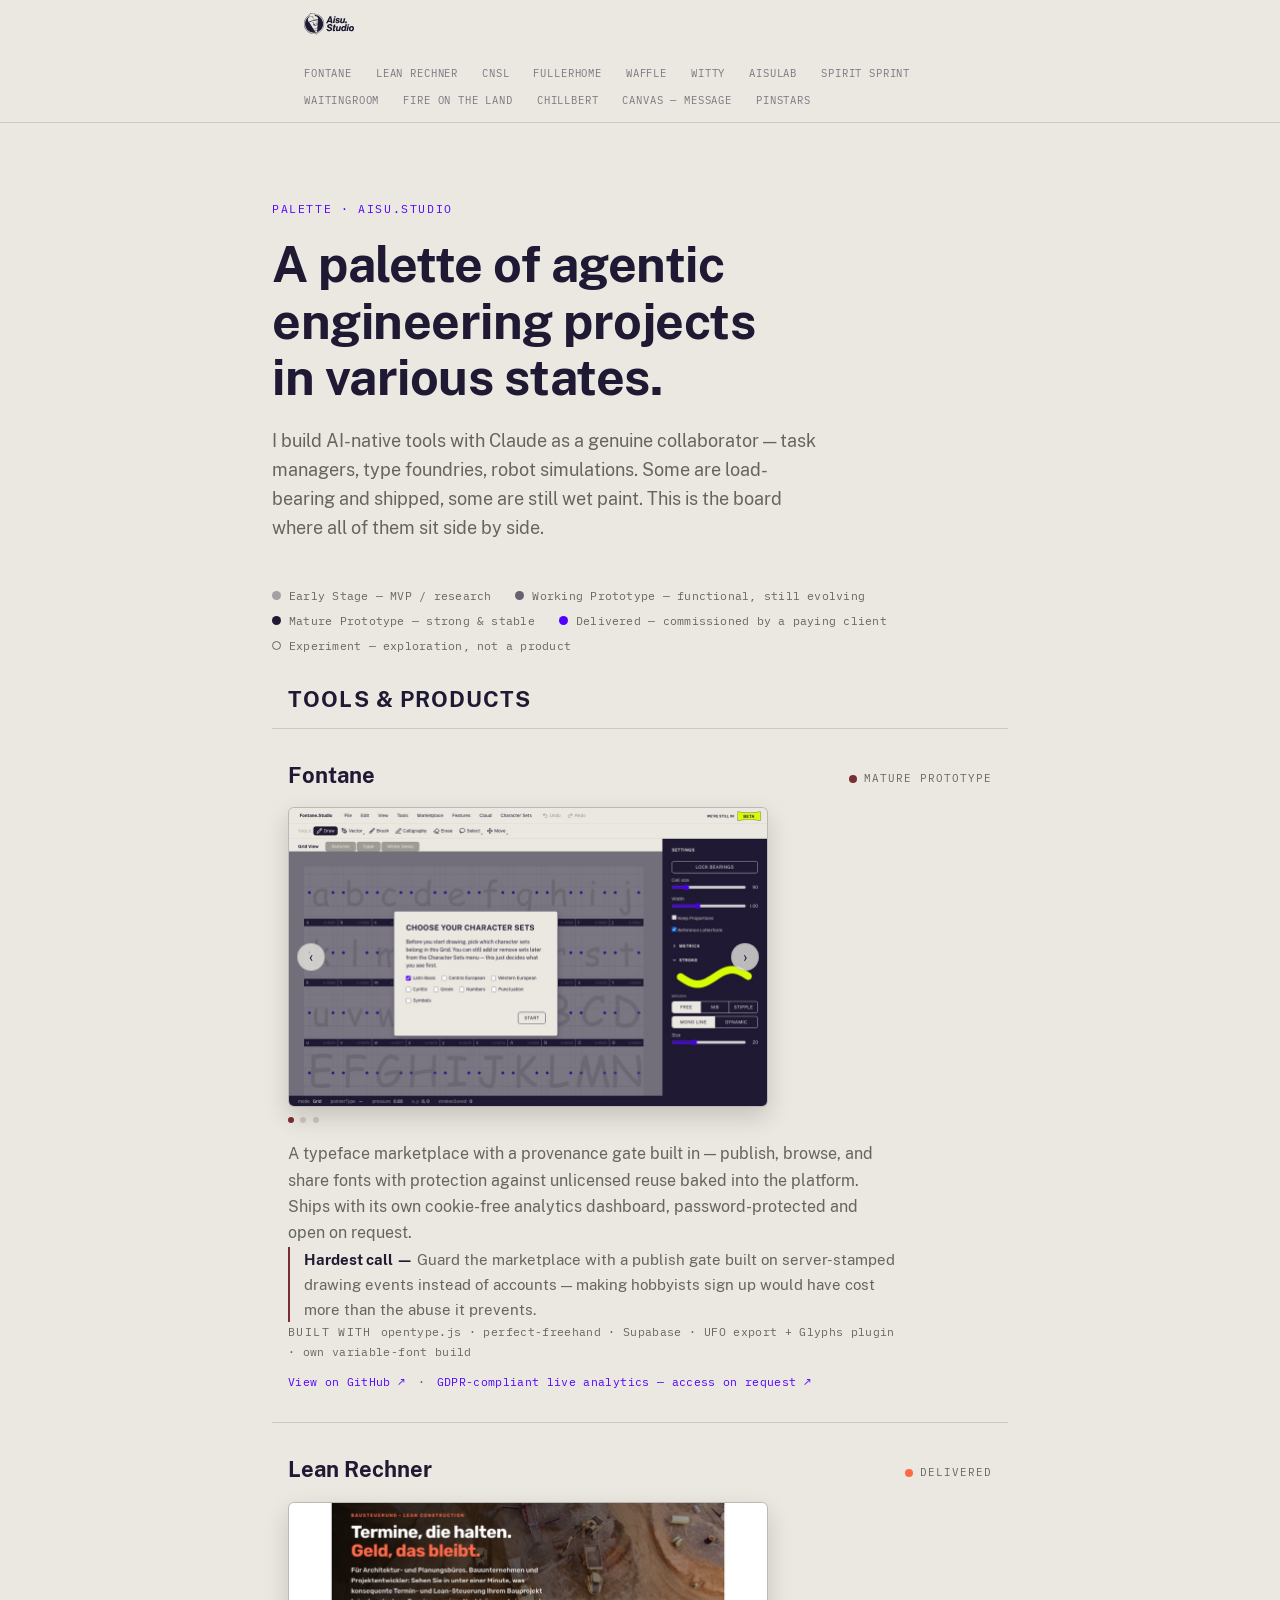
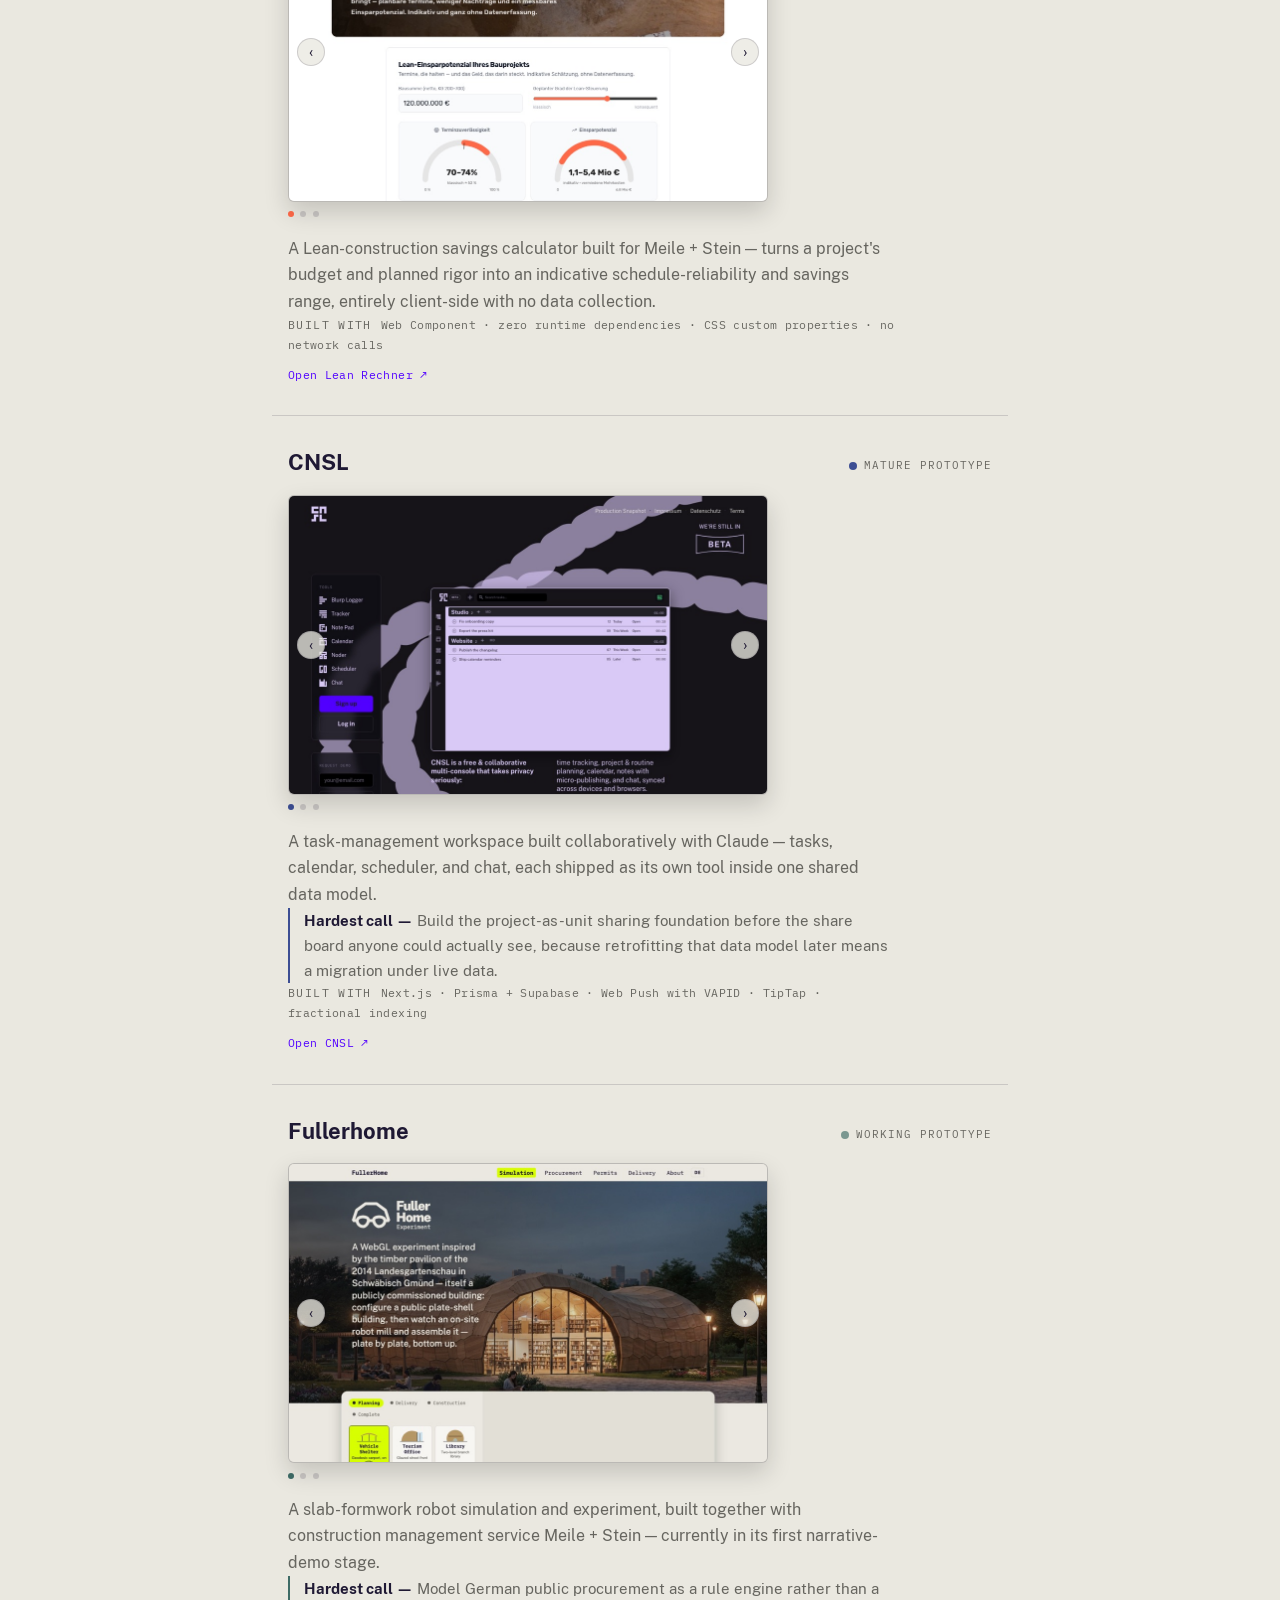
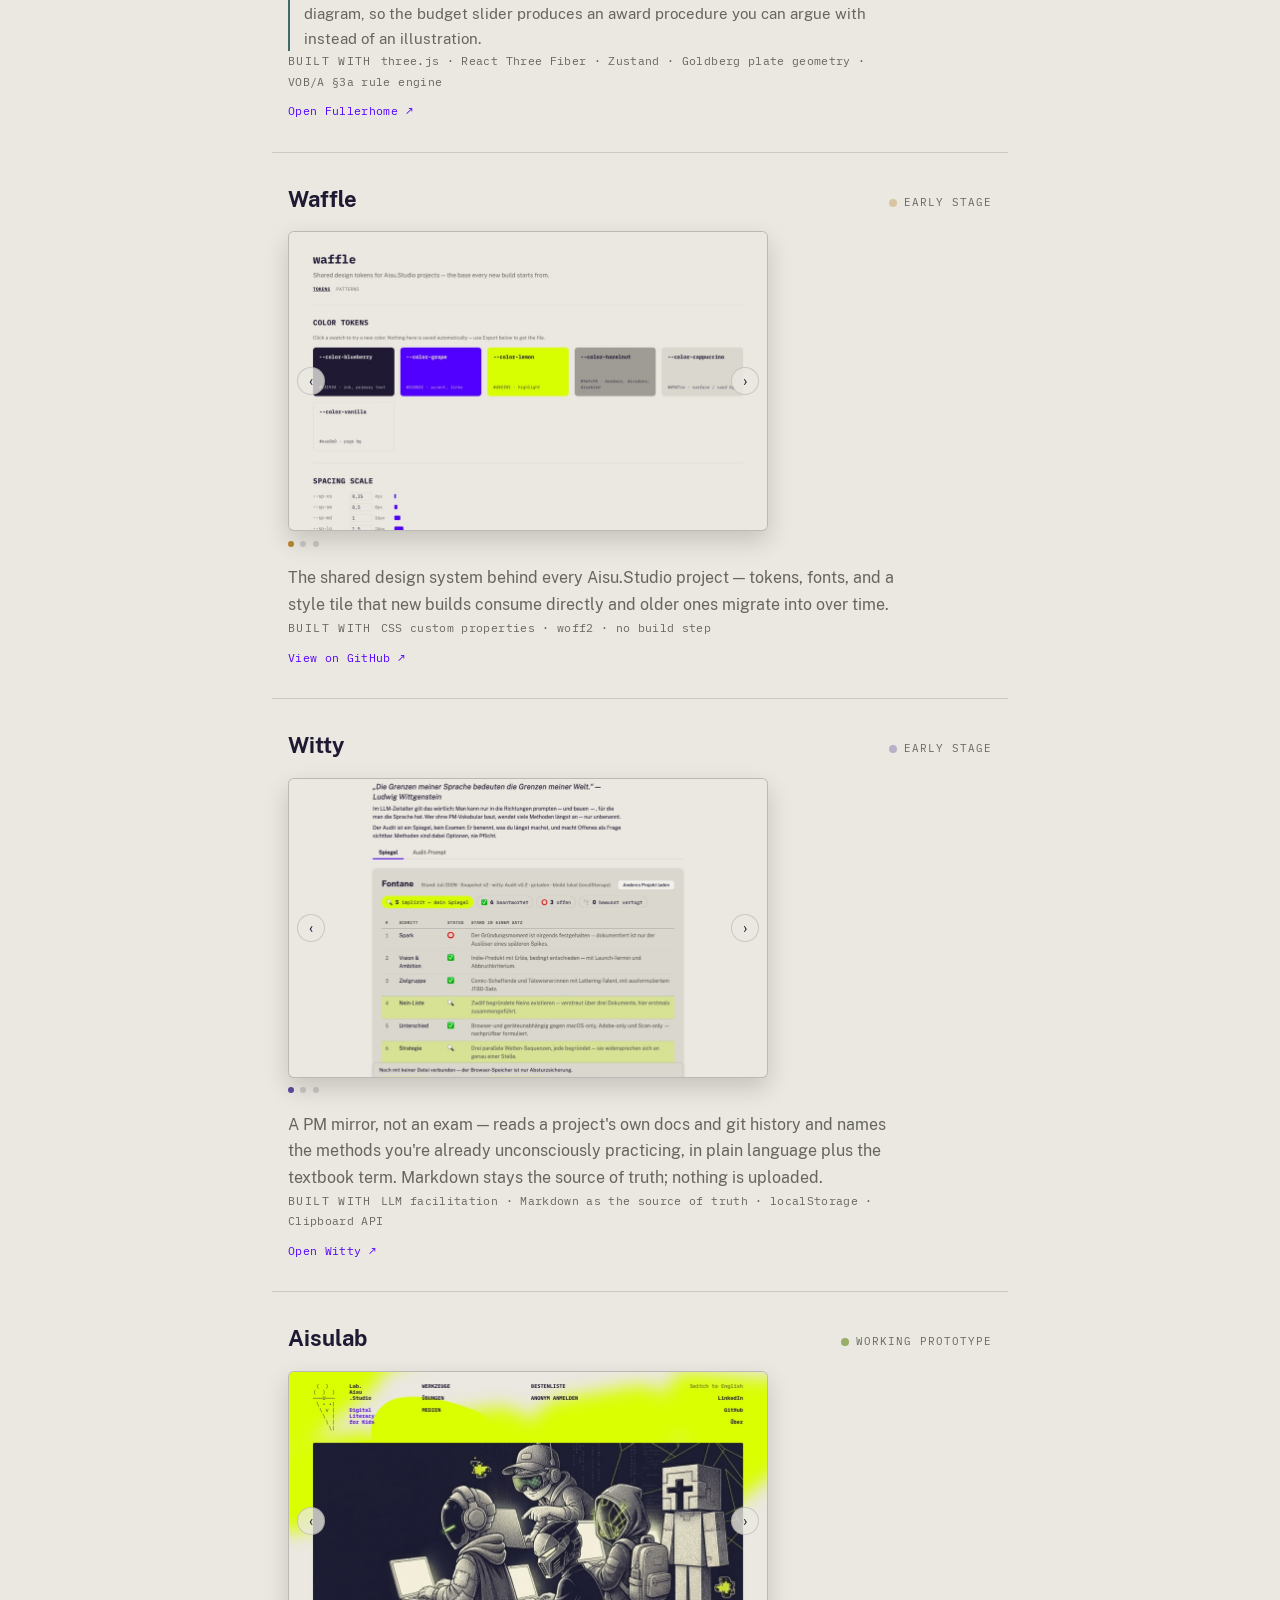
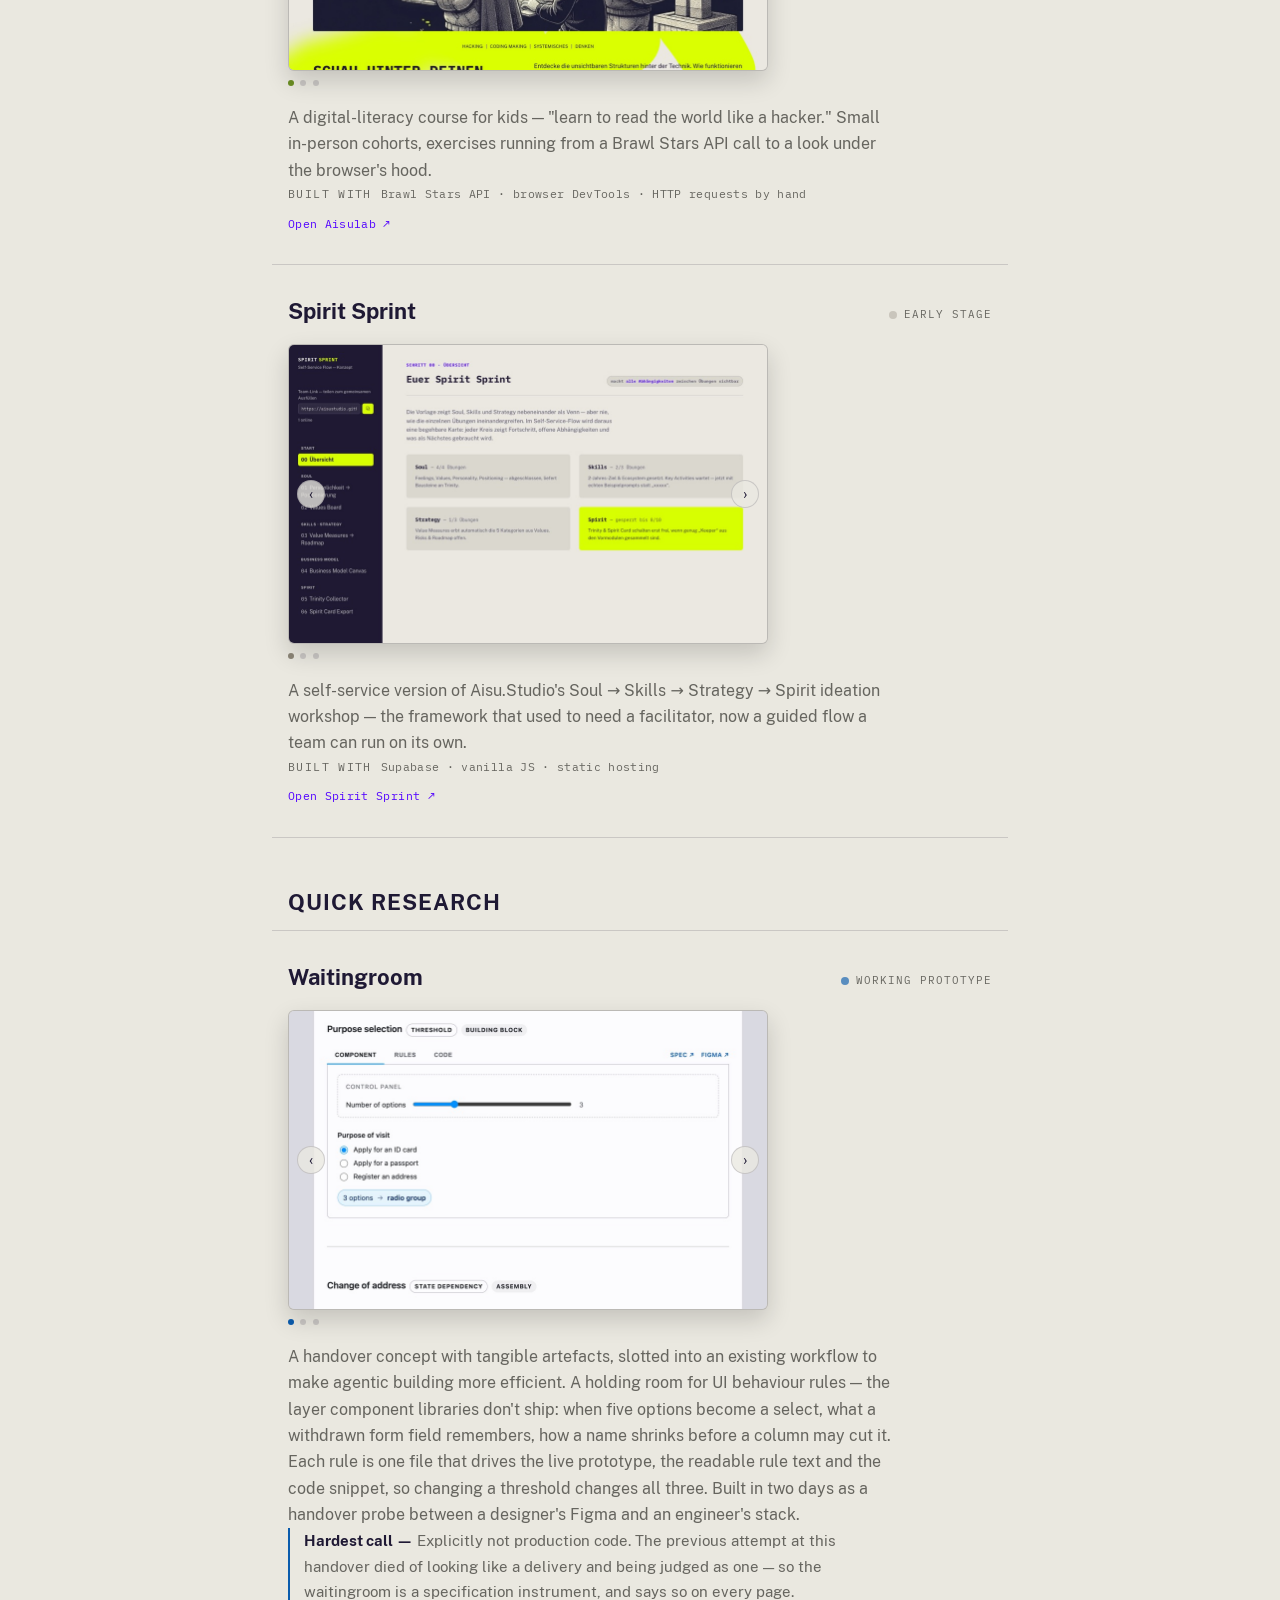
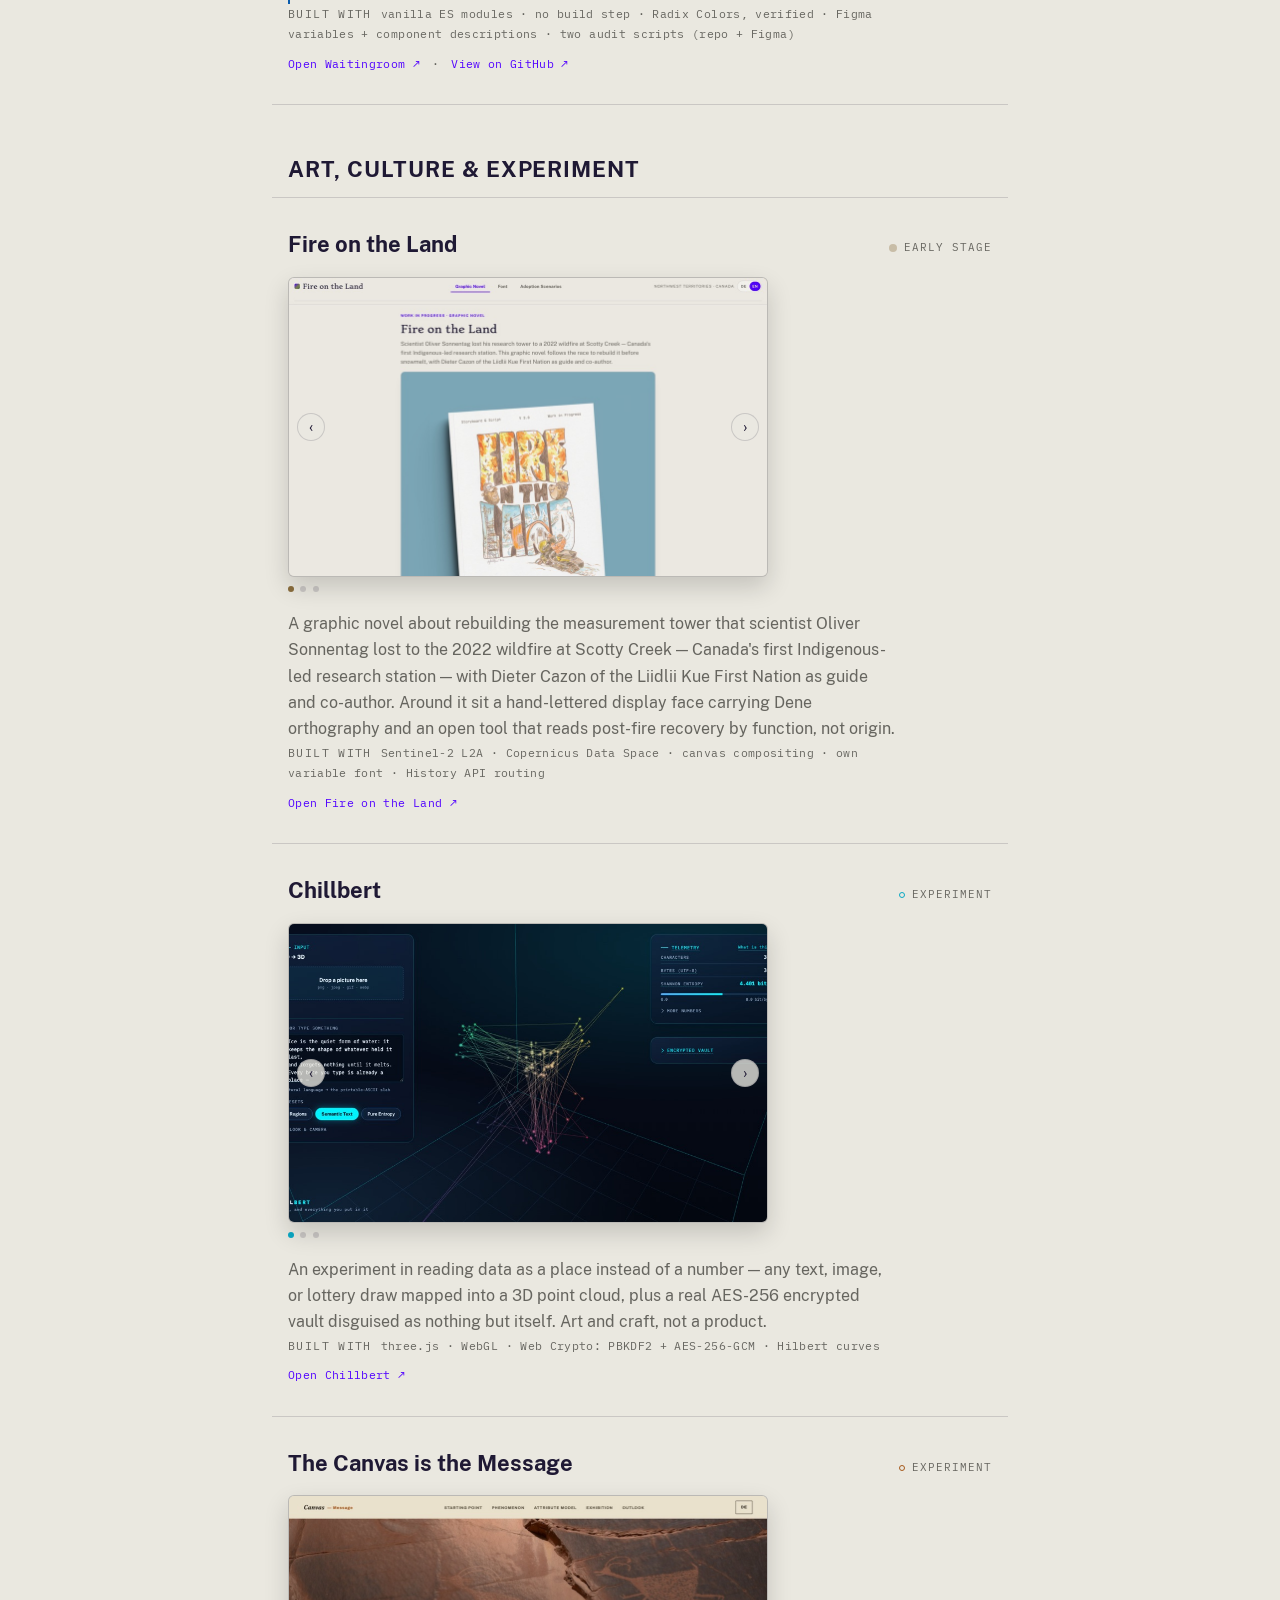
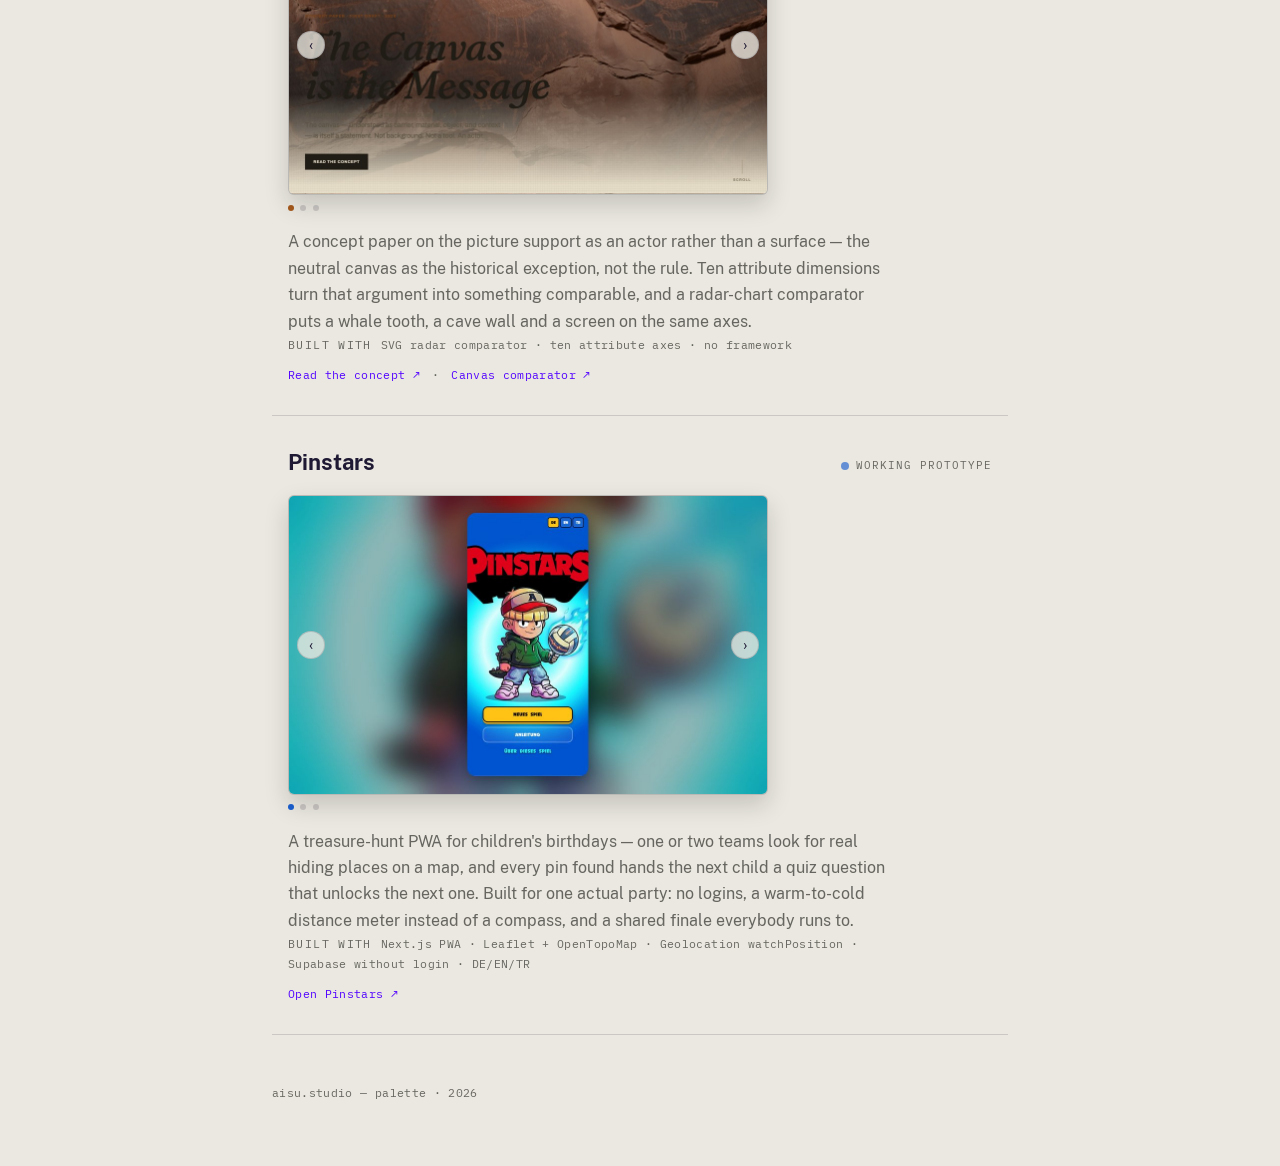
==== index.html @ 924062c5 "Lead the Waitingroom card with what it is A handover concept with tangible artefacts, slotted into a" ====
<!doctype html>
<html lang="en">
<head>
<meta charset="utf-8">
<meta name="viewport" content="width=device-width, initial-scale=1">
<meta name="description" content="A palette of agentic engineering projects in various states — Fontane, Lean Rechner, CNSL, Fullerhome, Waffle, Witty, Aisulab, Spirit Sprint, Fire on the Land, Chillbert, The Canvas is the Message, Pinstars.">
<title>palette · aisu.studio</title>
<link rel="stylesheet" href="tokens.css">
<style>
  :root {
    --canvas: var(--color-vanilla);
    --canvas-raised: var(--color-cappuccino);
    --ink: var(--color-blueberry);
    --ink-soft: var(--color-muted);
    --rule: color-mix(in srgb, var(--color-blueberry) 16%, transparent);
    --accent: var(--color-grape);

    --cnsl: #3D4E93;
    --fontane: #7A2E33;
    --waffle: #B8862E;
    --spirit: #8C8577;
    --fullerhome: #3E6B66;
    --leanrechner: #FF6948;
    --witty: #5B4B9E;
    --aisulab: #6B8E23;
    --fireontheland: #8A6D3D;
    --tcitm: #A6591B;
    --pinstars: #1B5FD0;
    --chillbert: #0BA8C4;
    --waitingroom: #0B5CAD;
  }

  /* dark mode is derived from the same waffle tokens (blueberry/vanilla swap
     as canvas/ink, surfaces and accent blended from there) rather than a
     separate hand-picked palette — so editing tokens.css still drives both themes. */
  @media (prefers-color-scheme: dark) {
    :root {
      --canvas: var(--color-blueberry);
      --canvas-raised: color-mix(in srgb, var(--color-blueberry) 82%, var(--color-vanilla) 18%);
      --ink: var(--color-vanilla);
      --ink-soft: color-mix(in srgb, var(--color-vanilla) 62%, var(--color-blueberry) 38%);
      --rule: color-mix(in srgb, var(--color-vanilla) 16%, transparent);
      --accent: color-mix(in srgb, var(--color-grape) 55%, var(--color-vanilla) 45%);

      --cnsl: #8496D6;
      --fontane: #C97078;
      --waffle: #E0AC55;
      --spirit: #A7A093;
      --fullerhome: #74AFA8;
      --leanrechner: #FF6948;
      --witty: #8B7BC7;
      --aisulab: #9DC94A;
      --fireontheland: #C9A15E;
      --tcitm: #D98B4A;
    --pinstars: #6FA8FF;
      --pinstars: #6FA8FF;
      --chillbert: #00F2FE;
      --waitingroom: #70B8FF;
    }
  }
  :root[data-theme="dark"] {
    --canvas: var(--color-blueberry);
    --canvas-raised: color-mix(in srgb, var(--color-blueberry) 82%, var(--color-vanilla) 18%);
    --ink: var(--color-vanilla);
    --ink-soft: color-mix(in srgb, var(--color-vanilla) 62%, var(--color-blueberry) 38%);
    --rule: color-mix(in srgb, var(--color-vanilla) 16%, transparent);
    --accent: color-mix(in srgb, var(--color-grape) 55%, var(--color-vanilla) 45%);
    --cnsl: #8496D6;
    --fontane: #C97078;
    --waffle: #E0AC55;
    --spirit: #A7A093;
    --fullerhome: #74AFA8;
    --leanrechner: #FF6948;
    --witty: #8B7BC7;
    --aisulab: #9DC94A;
    --fireontheland: #C9A15E;
    --tcitm: #D98B4A;
    --pinstars: #6FA8FF;
    --chillbert: #00F2FE;
    --waitingroom: #70B8FF;
  }
  :root[data-theme="light"] {
    --canvas: var(--color-vanilla);
    --canvas-raised: var(--color-cappuccino);
    --ink: var(--color-blueberry);
    --ink-soft: var(--color-muted);
    --rule: color-mix(in srgb, var(--color-blueberry) 16%, transparent);
    --accent: var(--color-grape);
    --cnsl: #3D4E93;
    --fontane: #7A2E33;
    --waffle: #B8862E;
    --spirit: #8C8577;
    --fullerhome: #3E6B66;
    --leanrechner: #FF6948;
    --witty: #5B4B9E;
    --aisulab: #6B8E23;
    --fireontheland: #8A6D3D;
    --tcitm: #A6591B;
    --pinstars: #1B5FD0;
    --chillbert: #0BA8C4;
    --waitingroom: #0B5CAD;
  }

  * { box-sizing: border-box; }
  body { margin: 0; }

  .page {
    background: var(--canvas);
    color: var(--ink);
    font-family: var(--font-sans);
    line-height: 1.65;
    min-height: 100%;
    padding: clamp(2rem, 6vw, 5rem) clamp(1.25rem, 5vw, 2rem) 4rem;
  }

  .wrap {
    max-width: 46rem;
    margin: 0 auto;
  }

  /* sticky site header: always blueberry-on-vanilla, independent of the
     page's own light/dark theme — so the logo can stay a fixed color too. */
  .site-nav {
    position: sticky;
    top: 0;
    z-index: 20;
    background: var(--color-vanilla);
    border-bottom: 1px solid color-mix(in srgb, var(--color-blueberry) 14%, transparent);
  }
  .site-nav-inner {
    max-width: 46rem;
    margin: 0 auto;
    padding: 0.8rem clamp(1.25rem, 5vw, 2rem);
    display: flex;
    align-items: center;
    gap: 1.75rem;
    flex-wrap: wrap;
  }
  .site-nav nav {
    display: flex;
    flex-wrap: wrap;
    gap: 0.5rem 1.5rem;
  }

  .logo-mark {
    display: block;
    height: 22px;
    width: auto;
    flex: none;
    color: var(--color-blueberry);
  }
  .logo-mark path { fill: currentColor; }

  .eyebrow {
    font-family: var(--font-mono);
    font-size: 0.72rem;
    letter-spacing: 0.14em;
    text-transform: uppercase;
    color: var(--accent);
    margin: 0 0 1.1rem;
  }

  h1 {
    font-family: var(--font-sans);
    font-weight: 700;
    font-size: clamp(2rem, 5vw, 3.1rem);
    line-height: 1.14;
    letter-spacing: -0.01em;
    margin: 0 0 1.25rem;
    text-wrap: balance;
    animation: rise 0.6s ease-out both;
  }

  .intro {
    font-size: 1.1rem;
    color: var(--ink-soft);
    max-width: 34rem;
    margin: 0 0 2.75rem;
  }

  @keyframes rise {
    from { opacity: 0; transform: translateY(6px); }
    to { opacity: 1; transform: translateY(0); }
  }
  @media (prefers-reduced-motion: reduce) {
    h1 { animation: none; }
  }

  .swatch-link {
    text-decoration: none;
    color: color-mix(in srgb, var(--color-blueberry) 55%, transparent);
    border-bottom: 1px solid transparent;
  }
  .swatch-link:hover {
    color: var(--color-blueberry);
    border-bottom-color: color-mix(in srgb, var(--color-blueberry) 30%, transparent);
  }
  .swatch-link:focus-visible { outline: 2px solid var(--color-grape); outline-offset: 3px; }

  .swatch-name {
    font-family: var(--font-mono);
    font-size: 0.66rem;
    letter-spacing: 0.08em;
    text-transform: uppercase;
  }

  /* legend */
  .legend {
    display: flex;
    flex-wrap: wrap;
    gap: 0.4rem 1.5rem;
    font-family: var(--font-mono);
    font-size: 0.72rem;
    color: var(--ink-soft);
    letter-spacing: 0.02em;
    margin: 0 0 2rem;
  }
  .legend-item { display: inline-flex; align-items: center; gap: 0.5rem; }
  .legend-dot {
    width: 9px; height: 9px; border-radius: 50%;
    background: var(--ink);
  }
  .legend-dot.early { opacity: 0.35; }
  .legend-dot.working { opacity: 0.65; }
  .legend-dot.mature { opacity: 1; }
  .legend-dot.delivered { background: var(--accent); opacity: 1; }
  .legend-dot.experiment { background: none; border: 1.5px solid var(--ink-soft); }

  /* chart of rows */
  /* group headings — chapter headlines, not eyebrows: the chart is split into
     work-with-a-user and work-that-is-its-own-point, and each group keeps its
     own top rule below the headline. */
  .chart-group {
    font-family: var(--font-sans);
    font-size: 1.35rem;
    font-weight: 700;
    line-height: 1.2;
    letter-spacing: 0.045em;
    text-transform: uppercase;
    color: var(--ink);
    margin: 3.25rem 0 0.9rem;
    padding: 0 1rem;
  }
  .chart-group:first-of-type { margin-top: 0; }

  .chart {
    border-top: 1px solid var(--rule);
  }

  .row {
    padding: 1.75rem 1rem;
    border-bottom: 1px solid var(--rule);
    transition: background 0.15s ease;
  }
  .row:hover {
    background: color-mix(in srgb, var(--swatch) 7%, transparent);
  }

  .row-content { min-width: 0; }

  .row-head {
    display: flex;
    align-items: baseline;
    justify-content: space-between;
    gap: 1rem;
    flex-wrap: wrap;
    margin-bottom: 0.35rem;
  }

  .row-head h3 {
    font-family: var(--font-sans);
    font-weight: 700;
    font-size: 1.4rem;
    margin: 0;
  }

  .state {
    display: inline-flex;
    align-items: center;
    gap: 0.45rem;
    font-family: var(--font-mono);
    font-size: 0.68rem;
    letter-spacing: 0.09em;
    text-transform: uppercase;
    color: var(--ink-soft);
    white-space: nowrap;
  }
  .state-dot {
    width: 8px; height: 8px; border-radius: 50%;
    background: var(--swatch);
  }
  .state[data-state="early"] .state-dot { opacity: 0.35; }
  .state[data-state="working"] .state-dot { opacity: 0.65; }
  .state[data-state="mature"] .state-dot { opacity: 1; }
  .state[data-state="delivered"] .state-dot { opacity: 1; }
  .state[data-state="experiment"] .state-dot { background: none; border: 1.5px solid var(--swatch); width: 6px; height: 6px; }

  .row p {
    margin: 0;
    color: var(--ink-soft);
    max-width: 38rem;
  }
  .row p.pending {
    font-style: italic;
  }

  /* built-with — the question every technical reader asks, answered in one
     mono line so it never weighs down the prose. Same size/colour as the
     legend, so it reads as apparatus rather than copy. */
  .built-with {
    font-family: var(--font-mono);
    font-size: 0.72rem;
    line-height: 1.75;
    letter-spacing: 0.03em;
    color: var(--ink-soft);
    margin: 0.4rem 0 0.85rem;
  }
  .built-with-label {
    text-transform: uppercase;
    letter-spacing: 0.12em;
    margin-right: 0.55rem;
  }

  /* one decision, on the projects where the decision is the point */
  .decision {
    border-left: 2px solid var(--swatch);
    padding-left: 0.9rem;
    margin: 0 0 0.85rem;
    font-size: 0.95rem;
    color: var(--ink-soft);
  }
  .decision-label {
    font-weight: 700;
    color: var(--ink);
  }

  .row-link {
    display: inline-block;
    margin-top: 0.6rem;
    font-family: var(--font-mono);
    font-size: 0.72rem;
    letter-spacing: 0.03em;
    color: var(--accent);
    text-decoration: none;
    border-bottom: 1px solid transparent;
  }
  .row-link:hover { border-bottom-color: var(--accent); }
  .row-link-sep {
    display: inline-block;
    margin: 0.6rem 0.5rem 0;
    color: var(--ink-soft);
    font-family: var(--font-mono);
    font-size: 0.72rem;
  }

  /* screenshot carousel */
  .carousel {
    margin: 0.85rem 0 1.15rem;
    max-width: 30rem;
  }
  .carousel-viewport {
    position: relative;
    aspect-ratio: 16 / 10;
    border-radius: 6px;
    overflow: hidden;
    border: 1px solid var(--rule);
    background: var(--canvas-raised);
    box-shadow: 0 10px 24px rgba(0, 0, 0, 0.16);
  }
  .carousel-slide {
    position: absolute;
    inset: 0;
    width: 100%;
    height: 100%;
    object-fit: cover;
    opacity: 0;
    transition: opacity 0.3s ease;
    pointer-events: none;
  }
  .carousel-slide.is-active {
    opacity: 1;
    pointer-events: auto;
  }
  .carousel-nav {
    position: absolute;
    top: 50%;
    transform: translateY(-50%);
    width: 28px;
    height: 28px;
    border-radius: 50%;
    border: 1px solid var(--rule);
    background: color-mix(in srgb, var(--canvas) 78%, transparent);
    color: var(--ink);
    font-family: var(--font-sans);
    font-size: 1rem;
    line-height: 1;
    cursor: pointer;
    display: flex;
    align-items: center;
    justify-content: center;
  }
  .carousel-nav.prev { left: 0.5rem; }
  .carousel-nav.next { right: 0.5rem; }
  .carousel-nav:hover { background: var(--swatch); color: var(--color-vanilla); border-color: transparent; }
  .carousel-nav:focus-visible { outline: 2px solid var(--accent); outline-offset: 2px; }

  .carousel-dots {
    display: flex;
    gap: 0.4rem;
    margin-top: 0.6rem;
  }
  .carousel-dot {
    width: 6px;
    height: 6px;
    border-radius: 50%;
    border: none;
    padding: 0;
    background: var(--rule);
    cursor: pointer;
  }
  .carousel-dot.is-active { background: var(--swatch); }


  footer {
    margin-top: 3rem;
    font-family: var(--font-mono);
    font-size: 0.72rem;
    color: var(--ink-soft);
    letter-spacing: 0.03em;
  }
</style>
</head>
<body>
<header class="site-nav">
  <div class="site-nav-inner">
    <svg class="logo-mark" viewBox="0 0 103 45" role="img" aria-label="Aisu.Studio">
      <path d="M52.4,6.8h3.5l2.5,14h-3.6l-.4-2.5h-4.7l-1.2,2.5h-3.5l7.4-14h0ZM51,15.8h3.2l-.5-3.4c0-.7-.2-2-.2-2h0s-.5,1.3-.9,2l-1.6,3.4Z"/>
      <path d="M61,10.7h3.1l-1.9,10h-3.1l1.9-10ZM61.8,6.8h3.1l-.5,2.6h-3.1l.5-2.6Z"/>
      <path d="M63.8,17.5h3c0,.8.5,1.5,1.8,1.5s1.4-.3,1.4-1-.9-.9-2.2-1.3c-1.7-.5-3-1.2-3-3s1.8-3.4,4.3-3.4,4.1.9,4.3,3.2h-2.9c0-.7-.6-1.2-1.5-1.2s-1.3.2-1.3.8.8.8,2.2,1.2c1.6.5,3.1,1.1,3.1,3s-1.7,3.6-4.4,3.6-4.6-1.1-4.7-3.6"/>
      <path d="M73.9,17l1.2-6.3h3.1l-1.1,5.8c-.2,1.1,0,1.9,1.1,1.9s1.8-.8,2.1-2.2l1.1-5.5h3.1l-1.9,10h-3l.3-1.5h0c-.7,1.1-1.7,1.8-3.1,1.8-2.1,0-3.3-1.5-2.8-4.1"/>
      <path d="M84.6,17.5h3.3l-.6,3.3h-3.3l.6-3.3Z"/>
      <path d="M46,32.6h3.4c0,1.4,1.1,2,2.6,2s2.3-.4,2.3-1.5-.8-1.2-2.8-1.9c-2.5-.9-4.1-1.8-4.1-4.1s2.3-4.4,5.4-4.4,5.5,1.1,5.4,4.3h-3.3c0-1.1-.8-1.7-2.2-1.7s-1.9.4-2,1.3c0,.8.8,1,3,1.8,2.4.8,4.1,1.8,4.1,4.1s-2.7,4.7-5.8,4.7-6.1-1.2-6-4.7"/>
      <path d="M59.1,34l1-5.1h-1.3l.4-2h1.3l.6-3.2h3.1l-.6,3.2h1.8l-.4,2h-1.8l-.9,4.7c-.1.8,0,1.1.8,1.1s.6,0,.7,0l-.5,2.3c-.2,0-.8.2-1.5.2-2.2,0-3.2-1-2.8-3.1"/>
      <path d="M65.2,33.2l1.2-6.3h3.1l-1.1,5.8c-.2,1.1,0,1.9,1.1,1.9s1.8-.8,2.1-2.2l1.1-5.5h3.1l-1.9,10h-3l.3-1.5h0c-.7,1.1-1.7,1.8-3.1,1.8-2.1,0-3.3-1.5-2.8-4.1"/>
      <path d="M75.9,32.9c0-3.1,1.8-6.3,5.1-6.3s2.3.6,2.8,1.6h0l1-5.3h3.1l-2.7,14h-3l.2-1.2h0c-.6.9-1.6,1.5-2.8,1.5-2.3,0-3.8-1.7-3.7-4.4ZM83.3,31.3c0-1.2-.5-2.3-1.8-2.3s-2.4,2-2.4,3.6.4,2.2,1.7,2.2,2.5-2,2.5-3.5Z"/>
      <path d="M88.7,26.9h3.1l-1.9,10h-3.1l1.9-10ZM89.5,23h3.1l-.5,2.6h-3.1l.5-2.6h0Z"/>
      <path d="M91.9,32.7c0-3.3,2.3-6,5.7-6s4.8,1.5,4.8,4.6c0,3.3-2.2,6.1-5.7,6.1s-4.8-1.5-4.8-4.6M99.3,31.1c0-1.2-.5-2.2-1.8-2.2s-2.5,2.3-2.5,3.9c0,1.2.5,2.2,1.7,2.2s2.5-2.3,2.5-3.9Z"/>
      <path d="M23.9,23.1s.1,0,.1,0l.3-.8c0,0,0-.1,0-.1l-.8.2c0,0,0,0,0,.1l.5.6h0Z"/>
      <path d="M27.1,23.7l-6.9,1.9c0,0-.1,0-.1.2,0,0,0,.2.1.2,0,0,.7.2,1.7.4.5,0,1,.1,1.5.1s1.2,0,1.7-.3c1.7-.6,2.3-2.2,2.3-2.3,0,0,0-.1,0-.2s-.1,0-.2,0M26.5,24.8c-.3.4-.8.9-1.6,1.2-1,.3-2.2.2-3.1,0v-.4c-.1,0,4.7-1.3,4.7-1.3v.5Z"/>
      <path d="M23.7,21.5c.1,0,.2-.1.1-.2,0-.1-.1-.2-.2-.1-.1,0-.2.1-.1.2,0,.1.1.2.2.1"/>
      <path d="M22.8,21.7c.1,0,.2-.1.1-.2,0-.1-.1-.2-.2-.1-.1,0-.2.1-.1.2,0,.1.1.2.2.1"/>
      <path d="M22.9,20.9c.1,0,.2-.1.1-.2,0-.1-.1-.2-.2-.1-.1,0-.2.1-.1.2,0,.1.1.2.2.1Z"/>
      <path d="M22.4,23.7l-3.1-3.7c0-.1-.3,0-.3.1l.5,4.8c0,.1.1.2.2.1l2.6-1.2c0,0,.1-.2,0-.2ZM20.2,22.4c-.2,0-.5,0-.5-.3,0-.2,0-.5.3-.5.2,0,.5,0,.5.3,0,.2,0,.5-.3.5Z"/>
      <path d="M24.4,21.3c.1,0,.2-.1.1-.2,0-.1-.1-.2-.2-.1-.1,0-.2.1-.1.2,0,.1.1.2.2.1"/>
      <path d="M23.9,20.6c.1,0,.2-.1.1-.2,0-.1-.1-.2-.2-.1-.1,0-.2.1-.1.2,0,.1.1.2.2.1"/>
      <path d="M19.6,18.7l-.7-.7s0,0-.1,0l-1.5,2s0,0,0,0l.4.4s0,0,.1,0l1.9-1.7s0,0,0-.1Z"/>
      <path d="M27.4,18.1l-1.8-1.3s0,0-.1,0l-.2.8s0,0,0,0l1.9.8s0,0,0,0v-.3s0,0,0,0Z"/>
      <path d="M27,23.1c0,0,.2,0,.2-.2l-.6-4c0-.2-.3-.2-.3,0l-.8,4c0,0,0,.2.2.2h1.4s0,0,0,0ZM26.3,20c.1,0,.2,0,.2.2s0,.2-.2.2-.2,0-.2-.2,0-.2.2-.2Z"/>
      <path d="M21.1,1.5c-1.6-1.3-3.8-1.8-5.9-1.3-1.8.4-3.3,1.6-4.2,3.1-.1.2-.3.5-.4.7C4.1,7.7,0,14.6,0,22s2.1,10.7,6,14.6c3.9,3.9,9.1,6,14.6,6s2.5-.1,3.7-.3l.8,1.2c.2.4.6.5,1,.5s.2,0,.3,0c.5-.1.8-.5.9-1.1v-1.5c3-1,5.7-2.7,7.9-4.9,3.9-3.9,6-9.1,6-14.6s-2.1-10.5-5.9-14.4c-3.8-3.9-8.8-6-14.2-6.2M19.1,9.3c-.3-.3-.6-.6-.9-.8.3-.3.6-.6.9-.9.1-.1.2-.3,0-.5-.1-.1-.3-.2-.5,0-.2.1-.4.3-.5.4-.5.4-.8.3-1.6,0-1.3-.5-2.7-.6-4.1-.2-.6.2-1.1.4-1.7.7-.3-1.5,0-3,.7-4.4.8-1.4,2.2-2.4,3.8-2.8,3.3-.8,6.7,1.2,7.5,4.4,0,.1,0,.3,0,.4-.2,0-.5,0-.7,0-.2,0-.3.2-.3.4,0,.2.2.3.4.3,1.4-.1,2.9.3,4.1,1.1,1.2.8,2.1,2.1,2.4,3.5.2.9.3,1.7,0,2.6-.5,0-1.3,0-2.5,0-1.2.1-2.7.3-4.3.7-.3,0-.8-.3-1.1-.9,0-.3,0-.7-.2-1-.1-.4-.3-.8-.4-1.2,0-.2-.3-.2-.4-.2s-.2.3-.2.4c.2.4.3.7.4,1.1.2.7.2,1.4.2,2.2-.4,0-.9.2-1.3.3-2.7.7-5.3,1.5-7.1,2.3-.9.4-1.6.8-2,1.1-.8-.8-1.4-1.8-1.6-2.9-.8-3.3,1.2-6.7,4.4-7.5,2.2-.5,4.4.1,6,1.7.1.1.3.1.5,0,.1-.1.1-.3,0-.5M20.6,42c-5.3,0-10.3-2.1-14.1-5.8-3.8-3.8-5.8-8.8-5.8-14.1S4.3,8.6,10.2,5c-.2.6-.2,1.2-.2,1.9-4.8,3.3-7.9,8.9-7.9,15.2,0,10.2,8.3,18.5,18.5,18.5s1.7,0,2.6-.2l.8,1.3c-1.1.2-2.2.3-3.4.3M27,35.4h-1c0-.1,1.1-.9,1.1-.9v.9ZM27.1,31.8l-2.3-.3,2.4-1.8v2.1ZM27.3,29.3l-2.9,2.2-5.2-.7c-.1,0-.2,0-.2.2,0,.1,0,.2.2.2l4.9.7-3.1,2.3c0,0,0,.2,0,.3,0,0,0,0,.1,0s0,0,.1,0l3.4-2.5,2.7.4v1.9c-.1,0-1.8,1.2-1.8,1.2l-4-.5c-.1,0-.2,0-.2.2,0,.1,0,.2.2.2l3.6.5-2.2,1.6c0,0-.1.2,0,.3,0,0,0,0,.1,0s0,0,.1,0l2.5-1.9,1.5.2-.2,3-.4.3-2.6-.4c-.1,0-.2,0-.2.2,0,.1,0,.2.2.2l2.2.3-1.3,1c0,0-.1.2,0,.3,0,0,0,0,.2,0s0,0,.1,0l1.7-1.2h.3s-.2,3.5-.2,3.5c0,.3-.2.4-.4.4-.2,0-.4,0-.5-.2l-14.4-23.2s0,0,0,0v-.2h-.3c-1.1,0-1.4-.2-1.4-.2,0,0,.1-.2.4-.4.4-.3,1.1-.7,2.3-1.2,1.8-.8,4.2-1.6,6.8-2.2,2.6-.7,5.1-1.1,7.1-1.3,1.6-.2,2.4,0,2.8,0,0,0,0,0,0,0h0c.2,0,.2,0,.3.1,0,0-.2.3-1.1.9h-.2v.3h0s-.7,13.6-.7,13.6h0ZM34.7,36.1c-2.1,2.1-4.6,3.7-7.3,4.7v-1.6c6.9-2.7,11.7-9.4,11.7-17.2S32,4.8,22.9,3.7c-.3-.6-.7-1.1-1.1-1.5,4.9.3,9.5,2.4,13,5.9,3.7,3.7,5.7,8.7,5.7,13.9s-2.1,10.3-5.8,14.1"/>
    </svg>
    <nav aria-label="Jump to project">
      <a class="swatch-link" href="#fontane"><span class="swatch-name">Fontane</span></a>
      <a class="swatch-link" href="#lean-rechner"><span class="swatch-name">Lean Rechner</span></a>
      <a class="swatch-link" href="#cnsl"><span class="swatch-name">CNSL</span></a>
      <a class="swatch-link" href="#fullerhome"><span class="swatch-name">Fullerhome</span></a>
      <a class="swatch-link" href="#waffle"><span class="swatch-name">Waffle</span></a>
      <a class="swatch-link" href="#witty"><span class="swatch-name">Witty</span></a>
      <a class="swatch-link" href="#aisulab"><span class="swatch-name">Aisulab</span></a>
      <a class="swatch-link" href="#spirit-sprint"><span class="swatch-name">Spirit Sprint</span></a>
      <a class="swatch-link" href="#waitingroom"><span class="swatch-name">Waitingroom</span></a>
      <a class="swatch-link" href="#fireontheland"><span class="swatch-name">Fire on the Land</span></a>
      <a class="swatch-link" href="#chillbert"><span class="swatch-name">Chillbert</span></a>
      <a class="swatch-link" href="#tcitm"><span class="swatch-name">Canvas — Message</span></a>
      <a class="swatch-link" href="#pinstars"><span class="swatch-name">Pinstars</span></a>
    </nav>
  </div>
</header>
<div class="page">
  <div class="wrap">
    <header>
      <p class="eyebrow">palette · aisu.studio</p>
      <h1>A palette of agentic engineering projects in various states.</h1>
      <p class="intro">I build AI-native tools with Claude as a genuine collaborator — task managers, type foundries, robot simulations. Some are load-bearing and shipped, some are still wet paint. This is the board where all of them sit side by side.</p>
    </header>

    <p class="legend">
      <span class="legend-item"><span class="legend-dot early"></span>Early Stage — MVP / research</span>
      <span class="legend-item"><span class="legend-dot working"></span>Working Prototype — functional, still evolving</span>
      <span class="legend-item"><span class="legend-dot mature"></span>Mature Prototype — strong &amp; stable</span>
      <span class="legend-item"><span class="legend-dot delivered"></span>Delivered — commissioned by a paying client</span>
      <span class="legend-item"><span class="legend-dot experiment"></span>Experiment — exploration, not a product</span>
    </p>

    <h2 class="chart-group" id="group-tools">Tools &amp; Products</h2>
    <section class="chart" aria-labelledby="group-tools">
      <article class="row" id="fontane" style="--swatch:var(--fontane)">
        <div class="row-content">
          <div class="row-head">
            <h3>Fontane</h3>
            <span class="state" data-state="mature"><span class="state-dot"></span>Mature Prototype</span>
          </div>
          <div class="carousel" aria-label="Fontane screenshots">
            <div class="carousel-viewport">
              <img class="carousel-slide is-active" src="screenshots/fontane-1.jpg" alt="Fontane glyph editor grid view">
              <img class="carousel-slide" src="screenshots/fontane-2.jpg" alt="Fontane features marketing page">
              <img class="carousel-slide" src="screenshots/fontane-3.jpg" alt="Fontane marketplace with a published typeface">
              <button class="carousel-nav prev" type="button" aria-label="Previous screenshot">‹</button>
              <button class="carousel-nav next" type="button" aria-label="Next screenshot">›</button>
            </div>
            <div class="carousel-dots">
              <button class="carousel-dot is-active" type="button" aria-label="Screenshot 1 of 3"></button>
              <button class="carousel-dot" type="button" aria-label="Screenshot 2 of 3"></button>
              <button class="carousel-dot" type="button" aria-label="Screenshot 3 of 3"></button>
            </div>
          </div>
          <p>A typeface marketplace with a provenance gate built in — publish, browse, and share fonts with protection against unlicensed reuse baked into the platform. Ships with its own cookie-free analytics dashboard, password-protected and open on request.</p>
          <p class="decision"><span class="decision-label">Hardest call —</span> Guard the marketplace with a publish gate built on server-stamped drawing events instead of accounts — making hobbyists sign up would have cost more than the abuse it prevents.</p>
          <p class="built-with"><span class="built-with-label">Built with</span>opentype.js · perfect-freehand · Supabase · UFO export + Glyphs plugin · own variable-font build</p>
          <a class="row-link" href="https://github.com/AisuStudio/fontane">View on GitHub ↗</a>
          <span class="row-link-sep">·</span>
          <a class="row-link" href="https://fontane.studio/anneliese">GDPR-compliant live analytics — access on request ↗</a>
        </div>
      </article>

      <article class="row" id="lean-rechner" style="--swatch:var(--leanrechner)">
        <div class="row-content">
          <div class="row-head">
            <h3>Lean Rechner</h3>
            <span class="state" data-state="delivered"><span class="state-dot"></span>Delivered</span>
          </div>
          <div class="carousel" aria-label="Lean Rechner screenshots">
            <div class="carousel-viewport">
              <img class="carousel-slide is-active" src="screenshots/mns-1.jpg" alt="Lean Rechner hero and simple-mode gauges for schedule reliability and savings">
              <img class="carousel-slide" src="screenshots/mns-2.jpg" alt="Lean Rechner Profi mode with per-measure activation table for a VOB contract">
              <img class="carousel-slide" src="screenshots/mns-3.jpg" alt="Lean Rechner dimension breakdown and net savings calculation">
              <button class="carousel-nav prev" type="button" aria-label="Previous screenshot">‹</button>
              <button class="carousel-nav next" type="button" aria-label="Next screenshot">›</button>
            </div>
            <div class="carousel-dots">
              <button class="carousel-dot is-active" type="button" aria-label="Screenshot 1 of 3"></button>
              <button class="carousel-dot" type="button" aria-label="Screenshot 2 of 3"></button>
              <button class="carousel-dot" type="button" aria-label="Screenshot 3 of 3"></button>
            </div>
          </div>
          <p>A Lean-construction savings calculator built for Meile + Stein — turns a project's budget and planned rigor into an indicative schedule-reliability and savings range, entirely client-side with no data collection.</p>
          <p class="built-with"><span class="built-with-label">Built with</span>Web Component · zero runtime dependencies · CSS custom properties · no network calls</p>
          <a class="row-link" href="https://meilestn.de/1003-2/">Open Lean Rechner ↗</a>
        </div>
      </article>

      <article class="row" id="cnsl" style="--swatch:var(--cnsl)">
        <div class="row-content">
          <div class="row-head">
            <h3>CNSL</h3>
            <span class="state" data-state="mature"><span class="state-dot"></span>Mature Prototype</span>
          </div>
          <div class="carousel" aria-label="CNSL screenshots">
            <div class="carousel-viewport">
              <img class="carousel-slide is-active" src="screenshots/cnsl-1.jpg" alt="CNSL backlog view with tasks grouped by project">
              <img class="carousel-slide" src="screenshots/cnsl-2.jpg" alt="CNSL backlog with a task moved to in-progress">
              <img class="carousel-slide" src="screenshots/cnsl-3.jpg" alt="CNSL calendar month view">
              <button class="carousel-nav prev" type="button" aria-label="Previous screenshot">‹</button>
              <button class="carousel-nav next" type="button" aria-label="Next screenshot">›</button>
            </div>
            <div class="carousel-dots">
              <button class="carousel-dot is-active" type="button" aria-label="Screenshot 1 of 3"></button>
              <button class="carousel-dot" type="button" aria-label="Screenshot 2 of 3"></button>
              <button class="carousel-dot" type="button" aria-label="Screenshot 3 of 3"></button>
            </div>
          </div>
          <p>A task-management workspace built collaboratively with Claude — tasks, calendar, scheduler, and chat, each shipped as its own tool inside one shared data model.</p>
          <p class="decision"><span class="decision-label">Hardest call —</span> Build the project-as-unit sharing foundation before the share board anyone could actually see, because retrofitting that data model later means a migration under live data.</p>
          <p class="built-with"><span class="built-with-label">Built with</span>Next.js · Prisma + Supabase · Web Push with VAPID · TipTap · fractional indexing</p>
          <a class="row-link" href="https://cnsl.aisu.studio/">Open CNSL ↗</a>
        </div>
      </article>

      <article class="row" id="fullerhome" style="--swatch:var(--fullerhome)">
        <div class="row-content">
          <div class="row-head">
            <h3>Fullerhome</h3>
            <span class="state" data-state="working"><span class="state-dot"></span>Working Prototype</span>
          </div>
          <div class="carousel" aria-label="Fullerhome screenshots">
            <div class="carousel-viewport">
              <img class="carousel-slide is-active" src="screenshots/fullerhome-1.jpg" alt="Fullerhome landing page with the timber pavilion render">
              <img class="carousel-slide" src="screenshots/fullerhome-2.jpg" alt="Fullerhome robot mid-assembly of a plate-shell dome">
              <img class="carousel-slide" src="screenshots/fullerhome-3.jpg" alt="Fullerhome procurement simulation for public tenders">
              <button class="carousel-nav prev" type="button" aria-label="Previous screenshot">‹</button>
              <button class="carousel-nav next" type="button" aria-label="Next screenshot">›</button>
            </div>
            <div class="carousel-dots">
              <button class="carousel-dot is-active" type="button" aria-label="Screenshot 1 of 3"></button>
              <button class="carousel-dot" type="button" aria-label="Screenshot 2 of 3"></button>
              <button class="carousel-dot" type="button" aria-label="Screenshot 3 of 3"></button>
            </div>
          </div>
          <p>A slab-formwork robot simulation and experiment, built together with construction management service Meile + Stein — currently in its first narrative-demo stage.</p>
          <p class="decision"><span class="decision-label">Hardest call —</span> Model German public procurement as a rule engine rather than a diagram, so the budget slider produces an award procedure you can argue with instead of an illustration.</p>
          <p class="built-with"><span class="built-with-label">Built with</span>three.js · React Three Fiber · Zustand · Goldberg plate geometry · VOB/A §3a rule engine</p>
          <a class="row-link" href="https://aisustudio.github.io/FullerHome/">Open Fullerhome ↗</a>
        </div>
      </article>

      <article class="row" id="waffle" style="--swatch:var(--waffle)">
        <div class="row-content">
          <div class="row-head">
            <h3>Waffle</h3>
            <span class="state" data-state="early"><span class="state-dot"></span>Early Stage</span>
          </div>
          <div class="carousel" aria-label="Waffle screenshots">
            <div class="carousel-viewport">
              <img class="carousel-slide is-active" src="screenshots/waffle-1.jpg" alt="Waffle color token swatches">
              <img class="carousel-slide" src="screenshots/waffle-2.jpg" alt="Waffle UI pattern library">
              <img class="carousel-slide" src="screenshots/waffle-3.jpg" alt="Waffle type scale specimen">
              <button class="carousel-nav prev" type="button" aria-label="Previous screenshot">‹</button>
              <button class="carousel-nav next" type="button" aria-label="Next screenshot">›</button>
            </div>
            <div class="carousel-dots">
              <button class="carousel-dot is-active" type="button" aria-label="Screenshot 1 of 3"></button>
              <button class="carousel-dot" type="button" aria-label="Screenshot 2 of 3"></button>
              <button class="carousel-dot" type="button" aria-label="Screenshot 3 of 3"></button>
            </div>
          </div>
          <p>The shared design system behind every Aisu.Studio project — tokens, fonts, and a style tile that new builds consume directly and older ones migrate into over time.</p>
          <p class="built-with"><span class="built-with-label">Built with</span>CSS custom properties · woff2 · no build step</p>
          <a class="row-link" href="https://github.com/AisuStudio/waffle">View on GitHub ↗</a>
        </div>
      </article>

      <article class="row" id="witty" style="--swatch:var(--witty)">
        <div class="row-content">
          <div class="row-head">
            <h3>Witty</h3>
            <span class="state" data-state="early"><span class="state-dot"></span>Early Stage</span>
          </div>
          <div class="carousel" aria-label="Witty screenshots">
            <div class="carousel-viewport">
              <img class="carousel-slide is-active" src="screenshots/witty-1.jpg" alt="Witty PM audit overview table for the Fontane demo project">
              <img class="carousel-slide" src="screenshots/witty-2.jpg" alt="Witty Double Diamond phase breakdown">
              <img class="carousel-slide" src="screenshots/witty-3.jpg" alt="Witty Business Model Canvas and Mini-P&amp;L breakout">
              <button class="carousel-nav prev" type="button" aria-label="Previous screenshot">‹</button>
              <button class="carousel-nav next" type="button" aria-label="Next screenshot">›</button>
            </div>
            <div class="carousel-dots">
              <button class="carousel-dot is-active" type="button" aria-label="Screenshot 1 of 3"></button>
              <button class="carousel-dot" type="button" aria-label="Screenshot 2 of 3"></button>
              <button class="carousel-dot" type="button" aria-label="Screenshot 3 of 3"></button>
            </div>
          </div>
          <p>A PM mirror, not an exam — reads a project's own docs and git history and names the methods you're already unconsciously practicing, in plain language plus the textbook term. Markdown stays the source of truth; nothing is uploaded.</p>
          <p class="built-with"><span class="built-with-label">Built with</span>LLM facilitation · Markdown as the source of truth · localStorage · Clipboard API</p>
          <a class="row-link" href="https://witty.aisu.studio/">Open Witty ↗</a>
        </div>
      </article>

      <article class="row" id="aisulab" style="--swatch:var(--aisulab)">
        <div class="row-content">
          <div class="row-head">
            <h3>Aisulab</h3>
            <span class="state" data-state="working"><span class="state-dot"></span>Working Prototype</span>
          </div>
          <div class="carousel" aria-label="Aisulab screenshots">
            <div class="carousel-viewport">
              <img class="carousel-slide is-active" src="screenshots/aisulab-1.jpg" alt="Aisulab landing page — digital literacy for kids">
              <img class="carousel-slide" src="screenshots/aisulab-2.jpg" alt="Aisulab exercises grid">
              <img class="carousel-slide" src="screenshots/aisulab-3.jpg" alt="Aisulab tools directory">
              <button class="carousel-nav prev" type="button" aria-label="Previous screenshot">‹</button>
              <button class="carousel-nav next" type="button" aria-label="Next screenshot">›</button>
            </div>
            <div class="carousel-dots">
              <button class="carousel-dot is-active" type="button" aria-label="Screenshot 1 of 3"></button>
              <button class="carousel-dot" type="button" aria-label="Screenshot 2 of 3"></button>
              <button class="carousel-dot" type="button" aria-label="Screenshot 3 of 3"></button>
            </div>
          </div>
          <p>A digital-literacy course for kids — "learn to read the world like a hacker." Small in-person cohorts, exercises running from a Brawl Stars API call to a look under the browser's hood.</p>
          <p class="built-with"><span class="built-with-label">Built with</span>Brawl Stars API · browser DevTools · HTTP requests by hand</p>
          <a class="row-link" href="https://lab.aisu.studio/">Open Aisulab ↗</a>
        </div>
      </article>

      <article class="row" id="spirit-sprint" style="--swatch:var(--spirit)">
        <div class="row-content">
          <div class="row-head">
            <h3>Spirit Sprint</h3>
            <span class="state" data-state="early"><span class="state-dot"></span>Early Stage</span>
          </div>
          <div class="carousel" aria-label="Spirit Sprint screenshots">
            <div class="carousel-viewport">
              <img class="carousel-slide is-active" src="screenshots/spiritsprint-1.jpg" alt="Spirit Sprint overview map with module progress">
              <img class="carousel-slide" src="screenshots/spiritsprint-2.jpg" alt="Spirit Sprint Soul module with personality sliders">
              <img class="carousel-slide" src="screenshots/spiritsprint-3.jpg" alt="Spirit Sprint Business Model Canvas module">
              <button class="carousel-nav prev" type="button" aria-label="Previous screenshot">‹</button>
              <button class="carousel-nav next" type="button" aria-label="Next screenshot">›</button>
            </div>
            <div class="carousel-dots">
              <button class="carousel-dot is-active" type="button" aria-label="Screenshot 1 of 3"></button>
              <button class="carousel-dot" type="button" aria-label="Screenshot 2 of 3"></button>
              <button class="carousel-dot" type="button" aria-label="Screenshot 3 of 3"></button>
            </div>
          </div>
          <p>A self-service version of Aisu.Studio's Soul → Skills → Strategy → Spirit ideation workshop — the framework that used to need a facilitator, now a guided flow a team can run on its own.</p>
          <p class="built-with"><span class="built-with-label">Built with</span>Supabase · vanilla JS · static hosting</p>
          <a class="row-link" href="https://aisustudio.github.io/spiritsprint/">Open Spirit Sprint ↗</a>
        </div>
      </article>

    </section>

    <h2 class="chart-group" id="group-research">Quick Research</h2>
    <section class="chart" aria-labelledby="group-research">
      <article class="row" id="waitingroom" style="--swatch:var(--waitingroom)">
        <div class="row-content">
          <div class="row-head">
            <h3>Waitingroom</h3>
            <span class="state" data-state="working"><span class="state-dot"></span>Working Prototype</span>
          </div>
          <div class="carousel" aria-label="Waitingroom screenshots">
            <div class="carousel-viewport">
              <img class="carousel-slide is-active" src="screenshots/waitingroom-1.jpg" alt="Waitingroom workbench: the Purpose selection component with a control panel driving its option count past the radio-to-select threshold">
              <img class="carousel-slide" src="screenshots/waitingroom-2.jpg" alt="The Code tab: a What-you-get contract listing takes, returns and what to render per value, above the framework-neutral snippet">
              <img class="carousel-slide" src="screenshots/waitingroom-3.jpg" alt="The workflow page: how a requirement becomes a component that can be built without asking back">
              <button class="carousel-nav prev" type="button" aria-label="Previous screenshot">‹</button>
              <button class="carousel-nav next" type="button" aria-label="Next screenshot">›</button>
            </div>
            <div class="carousel-dots">
              <button class="carousel-dot is-active" type="button" aria-label="Screenshot 1 of 3"></button>
              <button class="carousel-dot" type="button" aria-label="Screenshot 2 of 3"></button>
              <button class="carousel-dot" type="button" aria-label="Screenshot 3 of 3"></button>
            </div>
          </div>
          <p>A handover concept with tangible artefacts, slotted into an existing workflow to make agentic building more efficient. A holding room for UI behaviour rules — the layer component libraries don't ship: when five options become a select, what a withdrawn form field remembers, how a name shrinks before a column may cut it. Each rule is one file that drives the live prototype, the readable rule text and the code snippet, so changing a threshold changes all three. Built in two days as a handover probe between a designer's Figma and an engineer's stack.</p>
          <p class="decision"><span class="decision-label">Hardest call —</span> Explicitly not production code. The previous attempt at this handover died of looking like a delivery and being judged as one — so the waitingroom is a specification instrument, and says so on every page.</p>
          <p class="built-with"><span class="built-with-label">Built with</span>vanilla ES modules · no build step · Radix Colors, verified · Figma variables + component descriptions · two audit scripts (repo + Figma)</p>
          <a class="row-link" href="https://waitingroom.aisu.studio">Open Waitingroom ↗</a>
          <span class="row-link-sep">·</span>
          <a class="row-link" href="https://github.com/AisuStudio/waitingroom">View on GitHub ↗</a>
        </div>
      </article>
    </section>

    <h2 class="chart-group" id="group-art">Art, Culture &amp; Experiment</h2>
    <section class="chart" aria-labelledby="group-art">
      <article class="row" id="fireontheland" style="--swatch:var(--fireontheland)">
        <div class="row-content">
          <div class="row-head">
            <h3>Fire on the Land</h3>
            <span class="state" data-state="early"><span class="state-dot"></span>Early Stage</span>
          </div>
          <div class="carousel" aria-label="Fire on the Land screenshots">
            <div class="carousel-viewport">
              <img class="carousel-slide is-active" src="screenshots/fireontheland-1.jpg" alt="Fire on the Land graphic novel page with the storyboard and script cover">
              <img class="carousel-slide" src="screenshots/fireontheland-2.jpg" alt="AS Dehcho specimen page showing the hand-lettered display face and Dene diacritics">
              <img class="carousel-slide" src="screenshots/fireontheland-3.jpg" alt="Adoption Scenarios recovery composite for the Jüterbog burn scar">
              <button class="carousel-nav prev" type="button" aria-label="Previous screenshot">‹</button>
              <button class="carousel-nav next" type="button" aria-label="Next screenshot">›</button>
            </div>
            <div class="carousel-dots">
              <button class="carousel-dot is-active" type="button" aria-label="Screenshot 1 of 3"></button>
              <button class="carousel-dot" type="button" aria-label="Screenshot 2 of 3"></button>
              <button class="carousel-dot" type="button" aria-label="Screenshot 3 of 3"></button>
            </div>
          </div>
          <p>A graphic novel about rebuilding the measurement tower that scientist Oliver Sonnentag lost to the 2022 wildfire at Scotty Creek — Canada's first Indigenous-led research station — with Dieter Cazon of the Liidlii Kue First Nation as guide and co-author. Around it sit a hand-lettered display face carrying Dene orthography and an open tool that reads post-fire recovery by function, not origin.</p>
          <p class="built-with"><span class="built-with-label">Built with</span>Sentinel-2 L2A · Copernicus Data Space · canvas compositing · own variable font · History API routing</p>
          <a class="row-link" href="https://fireontheland.org/">Open Fire on the Land ↗</a>
        </div>
      </article>
      <article class="row" id="chillbert" style="--swatch:var(--chillbert)">
        <div class="row-content">
          <div class="row-head">
            <h3>Chillbert</h3>
            <span class="state" data-state="experiment"><span class="state-dot"></span>Experiment</span>
          </div>
          <div class="carousel" aria-label="Chillbert screenshots">
            <div class="carousel-viewport">
              <img class="carousel-slide is-active" src="screenshots/chillbert-1.jpg" alt="Chillbert point cloud blending a constellation and a Hilbert-curve sequence placement">
              <img class="carousel-slide" src="screenshots/chillbert-2.jpg" alt="Chillbert RGB cube mode reading three bytes as one colour">
              <img class="carousel-slide" src="screenshots/chillbert-3.jpg" alt="Chillbert encrypted vault panel with AES-256-GCM">
              <button class="carousel-nav prev" type="button" aria-label="Previous screenshot">‹</button>
              <button class="carousel-nav next" type="button" aria-label="Next screenshot">›</button>
            </div>
            <div class="carousel-dots">
              <button class="carousel-dot is-active" type="button" aria-label="Screenshot 1 of 3"></button>
              <button class="carousel-dot" type="button" aria-label="Screenshot 2 of 3"></button>
              <button class="carousel-dot" type="button" aria-label="Screenshot 3 of 3"></button>
            </div>
          </div>
          <p>An experiment in reading data as a place instead of a number — any text, image, or lottery draw mapped into a 3D point cloud, plus a real AES-256 encrypted vault disguised as nothing but itself. Art and craft, not a product.</p>
          <p class="built-with"><span class="built-with-label">Built with</span>three.js · WebGL · Web Crypto: PBKDF2 + AES-256-GCM · Hilbert curves</p>
          <a class="row-link" href="https://chillbert.vercel.app/">Open Chillbert ↗</a>
        </div>
      </article>

      <article class="row" id="tcitm" style="--swatch:var(--tcitm)">
        <div class="row-content">
          <div class="row-head">
            <h3>The Canvas is the Message</h3>
            <span class="state" data-state="experiment"><span class="state-dot"></span>Experiment</span>
          </div>
          <div class="carousel" aria-label="The Canvas is the Message screenshots">
            <div class="carousel-viewport">
              <img class="carousel-slide is-active" src="screenshots/tcitm-1.jpg" alt="The Canvas is the Message title page over a petroglyph rock face">
              <img class="carousel-slide" src="screenshots/tcitm-2.jpg" alt="The ten attribute dimensions of the canvas, from materiality to sellability">
              <img class="carousel-slide" src="screenshots/tcitm-3.jpg" alt="Canvas comparator radar chart overlaying whale tooth, standard canvas, cave wall and screen">
              <button class="carousel-nav prev" type="button" aria-label="Previous screenshot">‹</button>
              <button class="carousel-nav next" type="button" aria-label="Next screenshot">›</button>
            </div>
            <div class="carousel-dots">
              <button class="carousel-dot is-active" type="button" aria-label="Screenshot 1 of 3"></button>
              <button class="carousel-dot" type="button" aria-label="Screenshot 2 of 3"></button>
              <button class="carousel-dot" type="button" aria-label="Screenshot 3 of 3"></button>
            </div>
          </div>
          <p>A concept paper on the picture support as an actor rather than a surface — the neutral canvas as the historical exception, not the rule. Ten attribute dimensions turn that argument into something comparable, and a radar-chart comparator puts a whale tooth, a cave wall and a screen on the same axes.</p>
          <p class="built-with"><span class="built-with-label">Built with</span>SVG radar comparator · ten attribute axes · no framework</p>
          <a class="row-link" href="https://aisustudio.github.io/tcitm/en.html">Read the concept ↗</a>
          <span class="row-link-sep">·</span>
          <a class="row-link" href="https://aisustudio.github.io/tcitm/komparator.html">Canvas comparator ↗</a>
        </div>
      </article>

      <article class="row" id="pinstars" style="--swatch:var(--pinstars)">
        <div class="row-content">
          <div class="row-head">
            <h3>Pinstars</h3>
            <span class="state" data-state="working"><span class="state-dot"></span>Working Prototype</span>
          </div>
          <div class="carousel" aria-label="Pinstars screenshots">
            <div class="carousel-viewport">
              <img class="carousel-slide is-active" src="screenshots/pinstars-1.jpg" alt="Pinstars start screen with the new game and instructions buttons">
              <img class="carousel-slide" src="screenshots/pinstars-2.jpg" alt="Pinstars instructions explaining preparing, playing and solving the quiz tasks">
              <img class="carousel-slide" src="screenshots/pinstars-3.jpg" alt="Pinstars about page">
              <button class="carousel-nav prev" type="button" aria-label="Previous screenshot">‹</button>
              <button class="carousel-nav next" type="button" aria-label="Next screenshot">›</button>
            </div>
            <div class="carousel-dots">
              <button class="carousel-dot is-active" type="button" aria-label="Screenshot 1 of 3"></button>
              <button class="carousel-dot" type="button" aria-label="Screenshot 2 of 3"></button>
              <button class="carousel-dot" type="button" aria-label="Screenshot 3 of 3"></button>
            </div>
          </div>
          <p>A treasure-hunt PWA for children's birthdays — one or two teams look for real hiding places on a map, and every pin found hands the next child a quiz question that unlocks the next one. Built for one actual party: no logins, a warm-to-cold distance meter instead of a compass, and a shared finale everybody runs to.</p>
          <p class="built-with"><span class="built-with-label">Built with</span>Next.js PWA · Leaflet + OpenTopoMap · Geolocation watchPosition · Supabase without login · DE/EN/TR</p>
          <a class="row-link" href="https://pinstars.aisu.studio/">Open Pinstars ↗</a>
        </div>
      </article>
    </section>

    <footer>aisu.studio — palette · 2026</footer>
  </div>
</div>
<script>
  document.querySelectorAll('.carousel').forEach(function (carousel) {
    var slides = carousel.querySelectorAll('.carousel-slide');
    var dots = carousel.querySelectorAll('.carousel-dot');
    var index = 0;

    function show(i) {
      index = (i + slides.length) % slides.length;
      slides.forEach(function (slide, j) { slide.classList.toggle('is-active', j === index); });
      dots.forEach(function (dot, j) { dot.classList.toggle('is-active', j === index); });
    }

    carousel.querySelector('.prev').addEventListener('click', function () { show(index - 1); });
    carousel.querySelector('.next').addEventListener('click', function () { show(index + 1); });
    dots.forEach(function (dot, j) { dot.addEventListener('click', function () { show(j); }); });
  });
</script>
</body>
</html>
---- tokens.css ----
/*
  waffle — shared design tokens for Aisu.Studio projects.
  Source of truth extracted from FullerHome and the AisuKurimu site,
  where this palette already matched independently.
*/

@font-face {
  font-family: "Public Sans";
  src: url("fonts/PublicSans/PublicSans-Regular.woff2") format("woff2");
  font-weight: 400;
  font-style: normal;
  font-display: swap;
}
@font-face {
  font-family: "Public Sans";
  src: url("fonts/PublicSans/PublicSans-Medium.woff2") format("woff2");
  font-weight: 500;
  font-style: normal;
  font-display: swap;
}
@font-face {
  font-family: "Public Sans";
  src: url("fonts/PublicSans/PublicSans-Bold.woff2") format("woff2");
  font-weight: 700;
  font-style: normal;
  font-display: swap;
}
@font-face {
  font-family: "Public Sans";
  src: url("fonts/PublicSans/PublicSans-Italic.woff2") format("woff2");
  font-weight: 400;
  font-style: italic;
  font-display: swap;
}
@font-face {
  font-family: "iA Writer Mono S";
  src: url("fonts/iA-Writer-Mono/ia-writer-mono-latin-400-normal.woff2") format("woff2");
  font-weight: 400;
  font-style: normal;
  font-display: swap;
}
@font-face {
  font-family: "iA Writer Mono S";
  src: url("fonts/iA-Writer-Mono/ia-writer-mono-latin-700-normal.woff2") format("woff2");
  font-weight: 700;
  font-style: normal;
  font-display: swap;
}
@font-face {
  font-family: "iA Writer Mono S";
  src: url("fonts/iA-Writer-Mono/ia-writer-mono-latin-400-italic.woff2") format("woff2");
  font-weight: 400;
  font-style: italic;
  font-display: swap;
}

:root {
  /* Color tokens */
  --color-blueberry: #1f1934;   /* ink */
  --color-grape:     #5100ff;   /* accent, links */
  --color-lemon:     #d8ff01;   /* highlight */
  --color-hazelnut:  #9e9c95;   /* muted secondary text */
  --color-cappuccino:#d9d7ce;   /* card / container background */
  --color-vanilla:   #eae8e0;   /* page background */

  /* Flavor ramps — the TERTIARY tier: functional color, five flavors ×
     five "juicyness" levels. Level 5 = full juice (most saturated / darkest),
     level 1 = most diluted.
     The six swatches above are primary (blueberry/grape/lemon — brand and
     interaction) and secondary (hazelnut/cappuccino/vanilla — surfaces). These
     are neither: they carry no brand and claim no interaction state, they only
     encode meaning in content — sequential scales, heatmaps, intensity and
     priority coding, categorical series. So never reach for a flavor to style
     chrome (a button, a link, a border); that's what the tiers above are for.
     For a categorical series, take one level across flavors (4 or 5 reads
     strongest); for a sequential scale, walk one flavor 1 → 5.
     Like the core swatches, these are raw values and do NOT repoint in dark
     mode — only the semantic aliases below do. */
  --color-pistachio-1: #c4ddb6;
  --color-pistachio-2: #a6cd93;
  --color-pistachio-3: #92c982;
  --color-pistachio-4: #57a03a;
  --color-pistachio-5: #3e7c1f;

  --color-mango-1:     #f0d9a3;
  --color-mango-2:     #efcc81;
  --color-mango-3:     #f2b63c;
  --color-mango-4:     #f0921a;
  --color-mango-5:     #ec6608;

  --color-strawberry-1:#f0aaa0;
  --color-strawberry-2:#e9887b;
  --color-strawberry-3:#e9634f;
  --color-strawberry-4:#ee3d28;
  --color-strawberry-5:#d80b0b;

  --color-raspberry-1: #f5b3d6;
  --color-raspberry-2: #f192c7;
  --color-raspberry-3: #ee72b6;
  --color-raspberry-4: #ea4e9f;
  --color-raspberry-5: #e6187c;

  --color-chocolate-1: #c2b3a5;
  --color-chocolate-2: #9f8c7c;
  --color-chocolate-3: #7a6250;
  --color-chocolate-4: #4b3225;
  --color-chocolate-5: #2b1611;

  /* Bare flavor name = full juice, for the common "just give me the color" case */
  --color-pistachio:  var(--color-pistachio-5);
  --color-mango:      var(--color-mango-5);
  --color-strawberry: var(--color-strawberry-5);
  --color-raspberry:  var(--color-raspberry-5);
  --color-chocolate:  var(--color-chocolate-5);

  /* Text on a flavor fill — measured against --color-blueberry (ink) and
     --color-vanilla, same method as the hazelnut fix below. WCAG AA body
     text needs 4.5:1; large text (≥24px, or ≥18.7px bold) needs 3:1.
       ink on:      pistachio 1–4 · mango 1–5 · strawberry 1–3 · raspberry 1–4 · chocolate 1–2
       vanilla on:  chocolate 3–5
     Four levels clear 3:1 but miss 4.5:1 — pistachio 5 (vanilla, 4.17),
     strawberry 4 (ink, 4.28), strawberry 5 (vanilla, 4.31), raspberry 5
     (ink, 3.84). Large text or non-text fills only; for body copy step one
     level down, or put the label outside the fill. */

  /* Semantic aliases */
  --color-bg:       var(--color-vanilla);
  --color-surface:  var(--color-cappuccino);
  --color-text:     var(--color-blueberry);
  /* WCAG: hazelnut (#9e9c95) on vanilla is only 2.6:1 — darkened to ≥4.5:1.
     Fix carried over from FullerHome's production globals.css. */
  --color-muted:    #66655f;
  --color-accent:   var(--color-grape);
  --color-highlight:var(--color-lemon);
  /* Text/icon color for on top of --color-highlight (lemon) surfaces —
     active tabs, selected badges, total rows. 14.6:1 contrast on lemon.
     Do NOT use this on --color-accent (grape): only 2.24:1 there, fails
     WCAG AA. Grape surfaces pair with --color-vanilla text instead (6.13:1),
     same as the primary-button pattern below. Naming/pairing observed in
     FullerHome and spiritsprint, where their "accent" token = waffle's
     --color-highlight, not --color-accent. */
  --color-on-accent:var(--color-blueberry);

  /* Spacing scale */
  --sp-xs:  0.25rem;
  --sp-sm:  0.5rem;
  --sp-md:  1rem;
  --sp-lg:  1.5rem;
  --sp-xl:  2rem;
  --sp-2xl: 3rem;
  --sp-3xl: 4rem;
  --sp-4xl: 6rem;

  /* Layout */
  --container-max: 1200px;
  --gutter: 24px;

  /* Type */
  --font-sans: "Public Sans", system-ui, sans-serif;
  --font-mono: "iA Writer Mono S", ui-monospace, "SF Mono", Menlo, monospace;
}
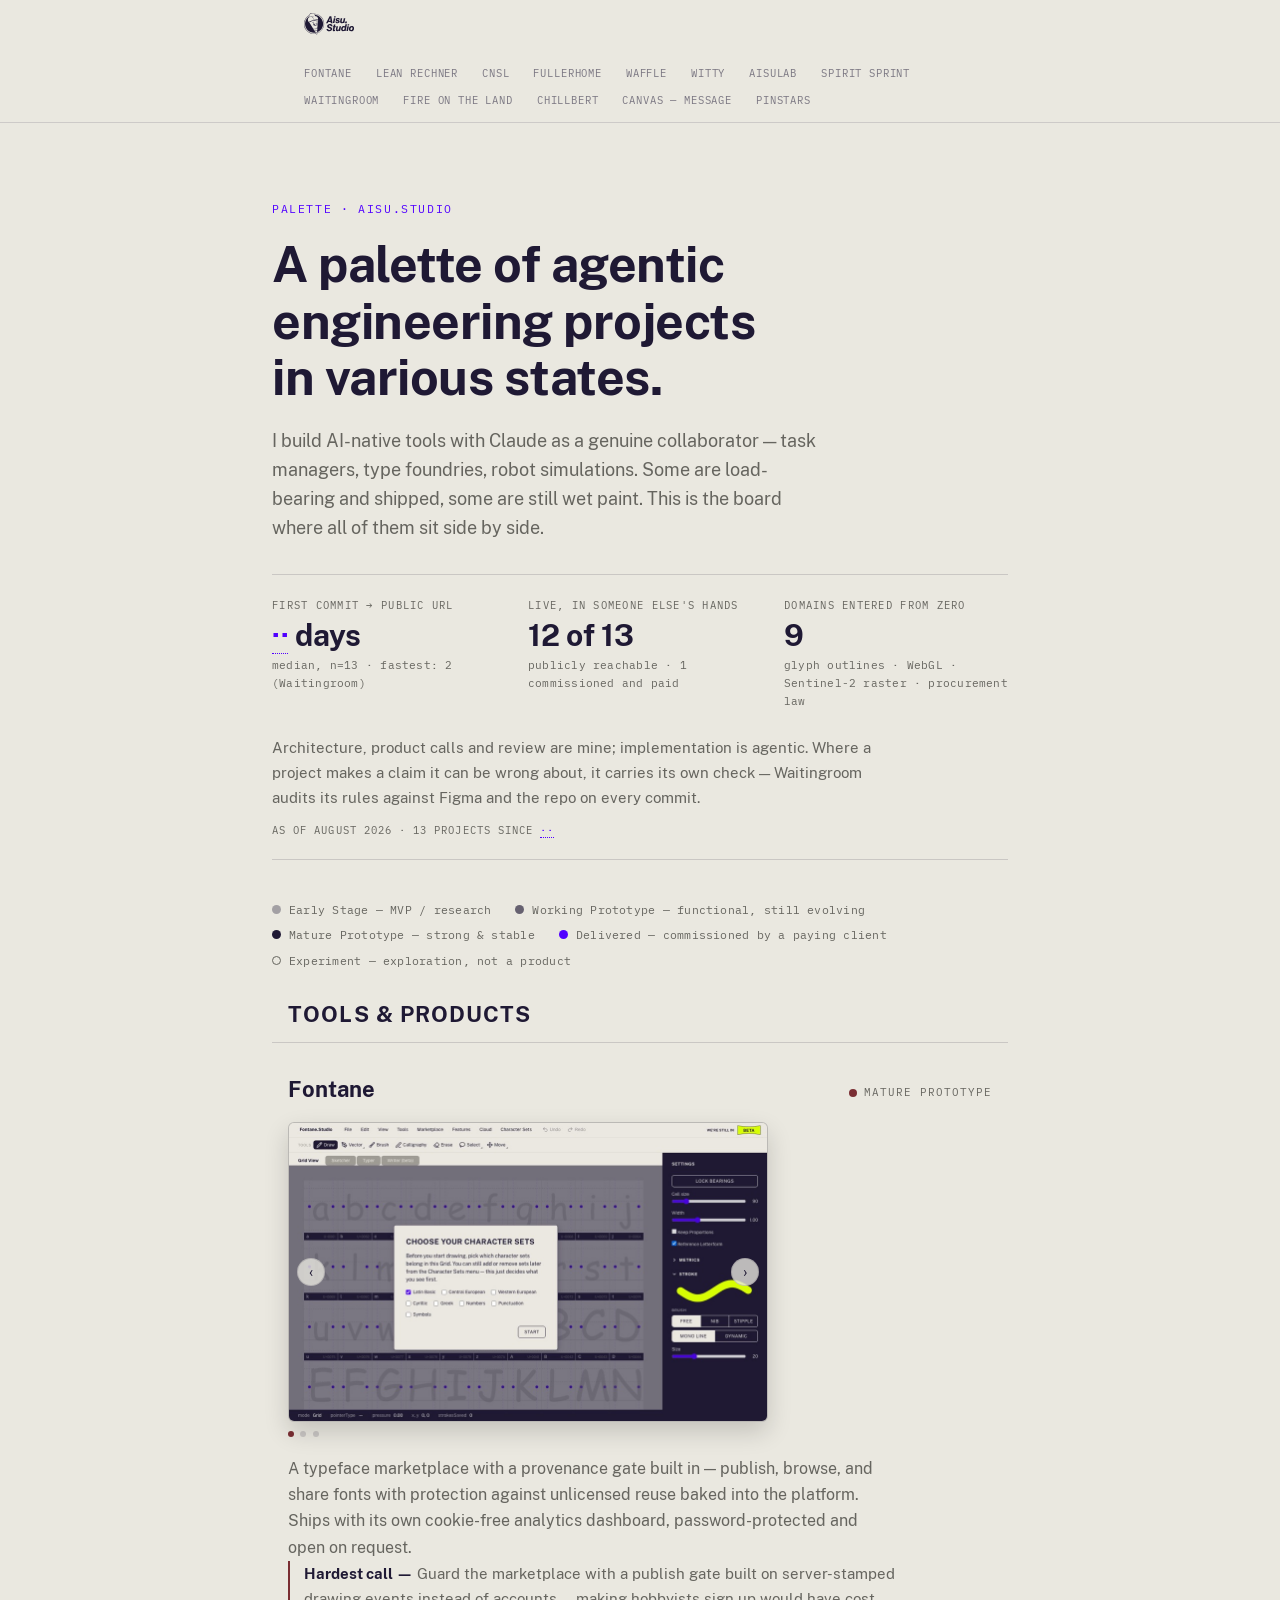
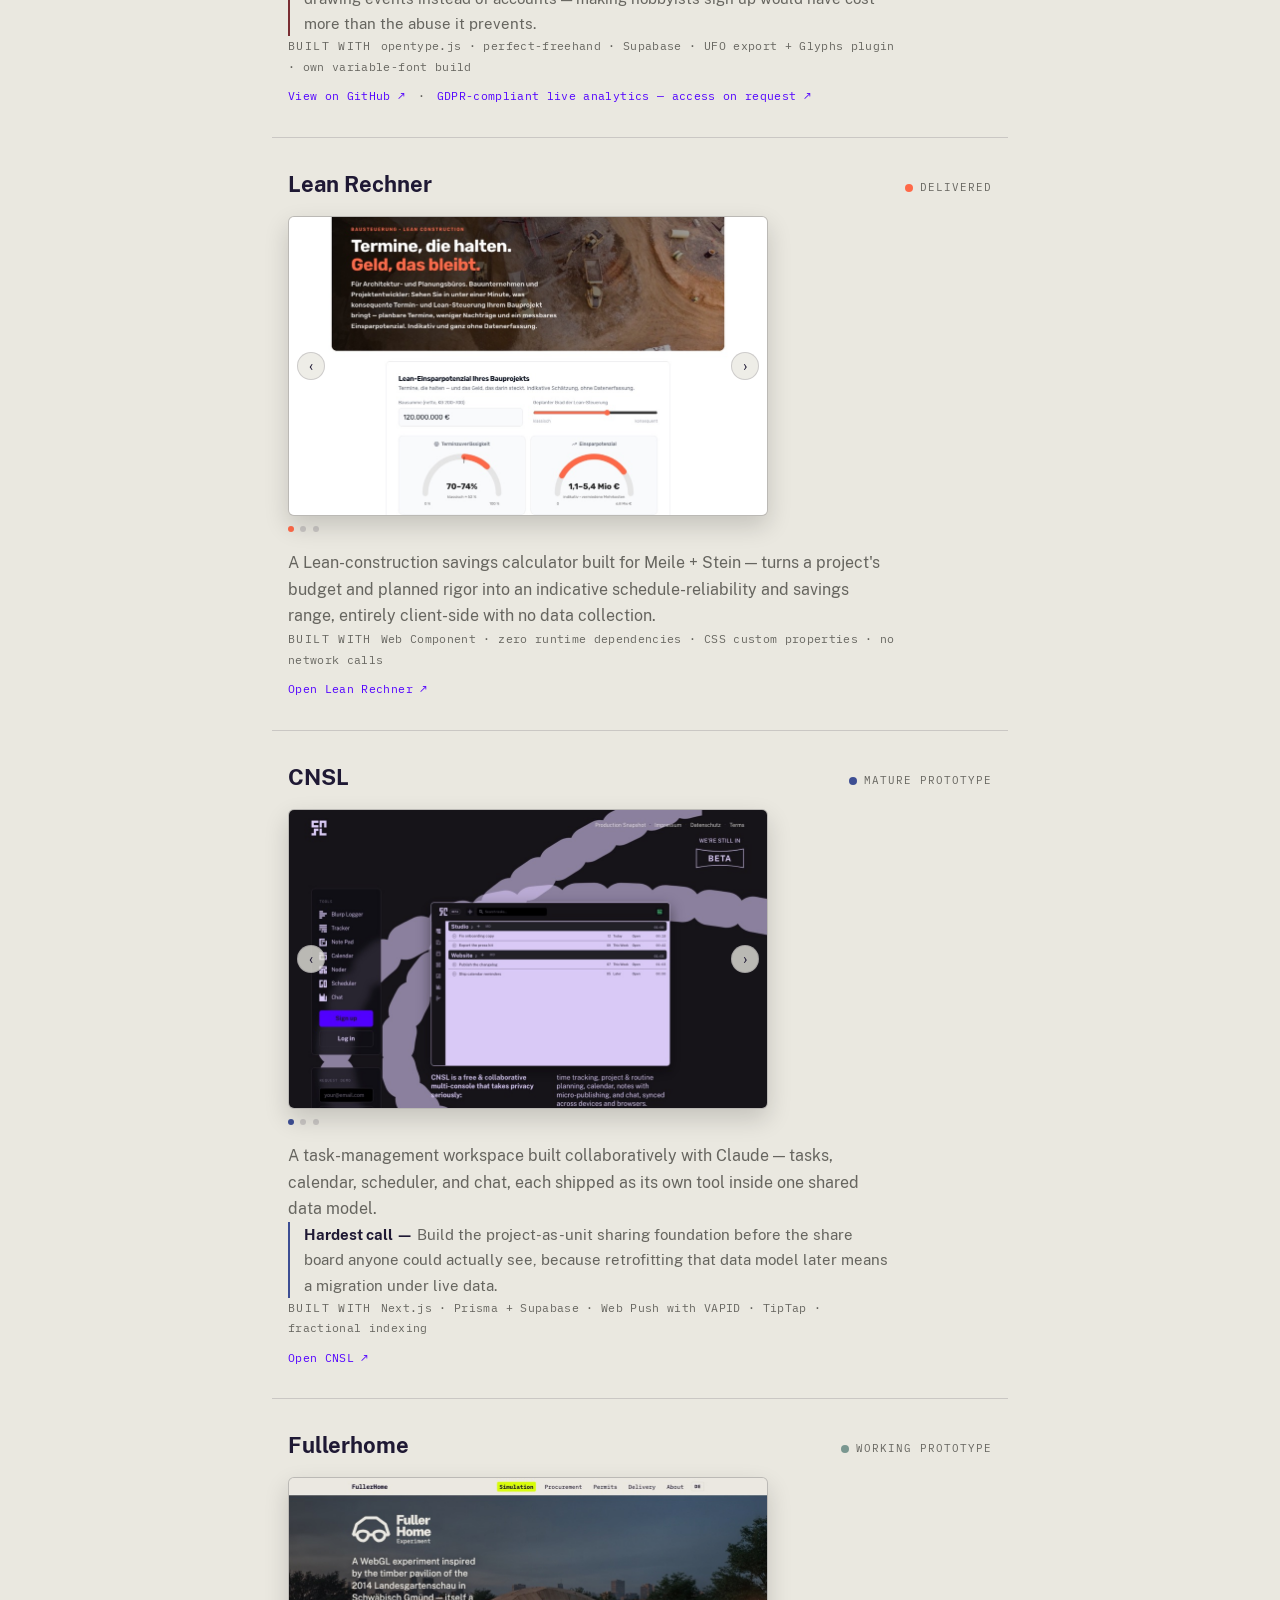
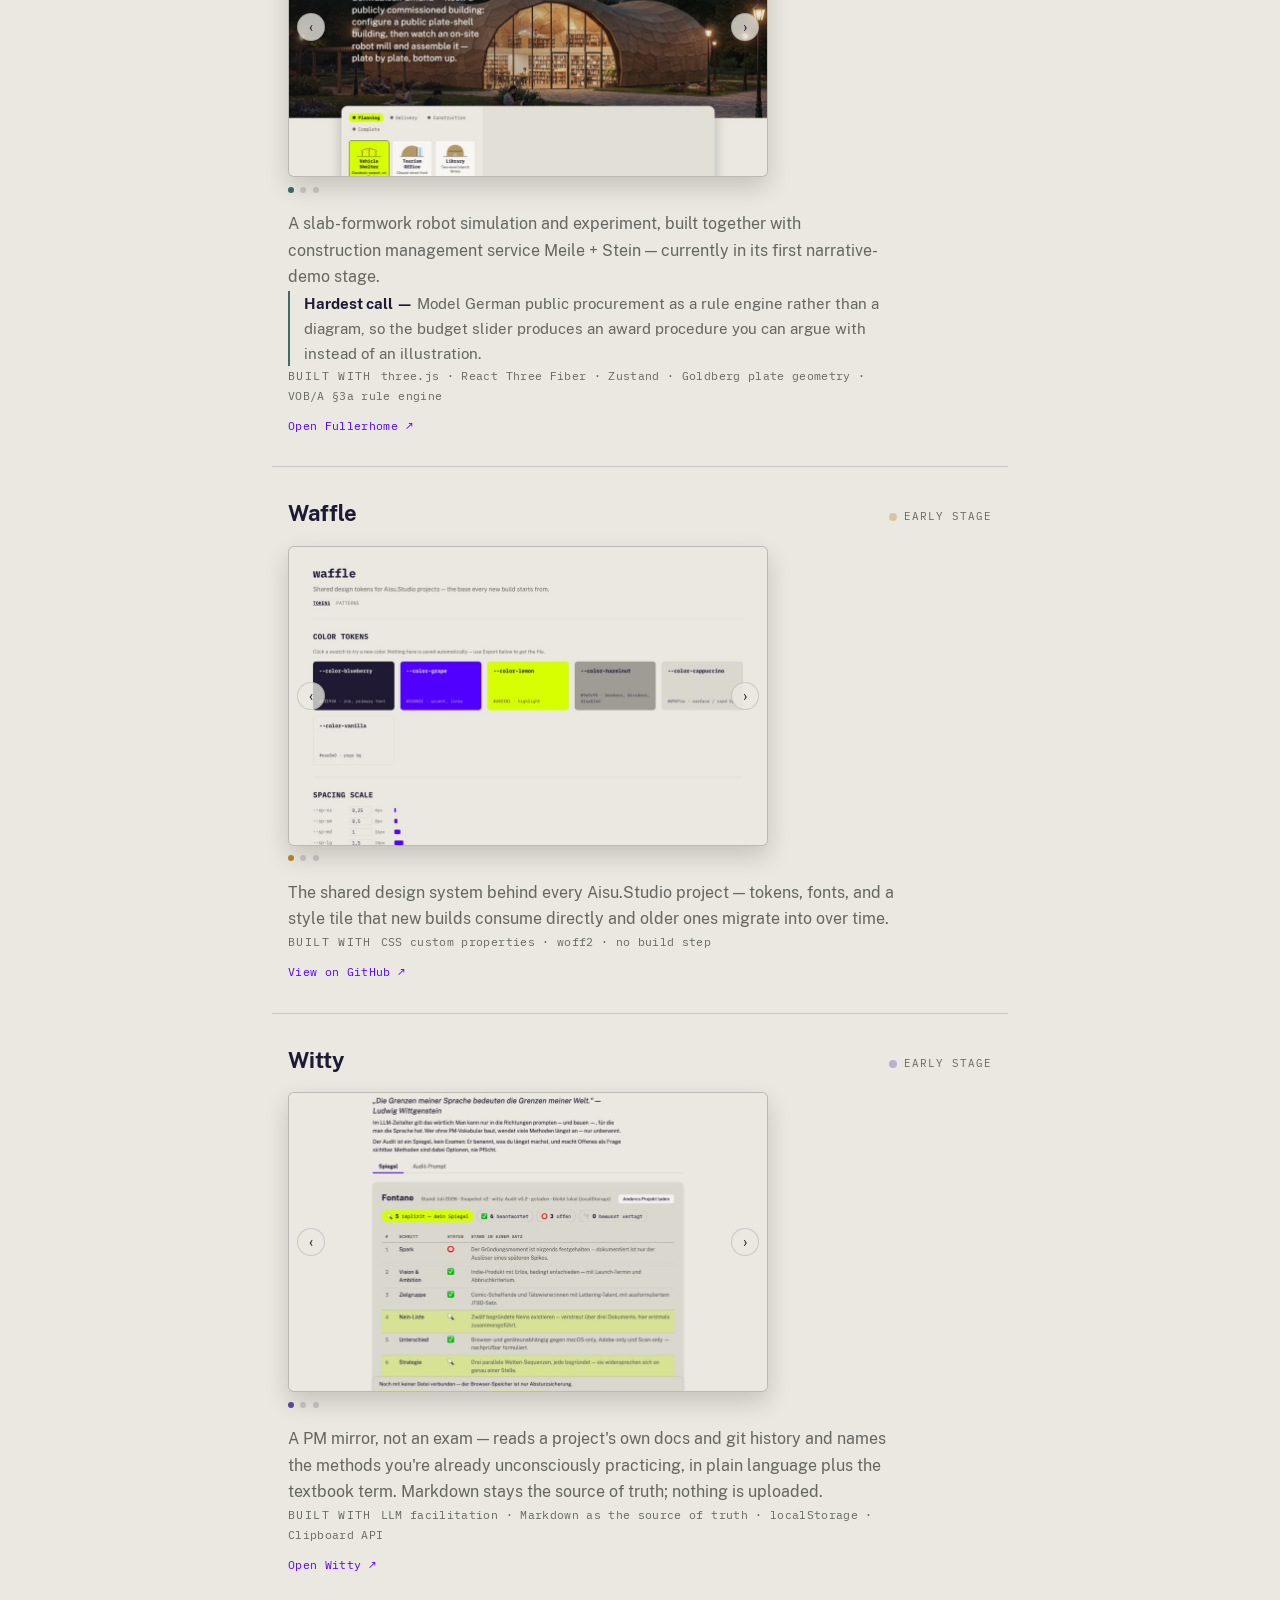
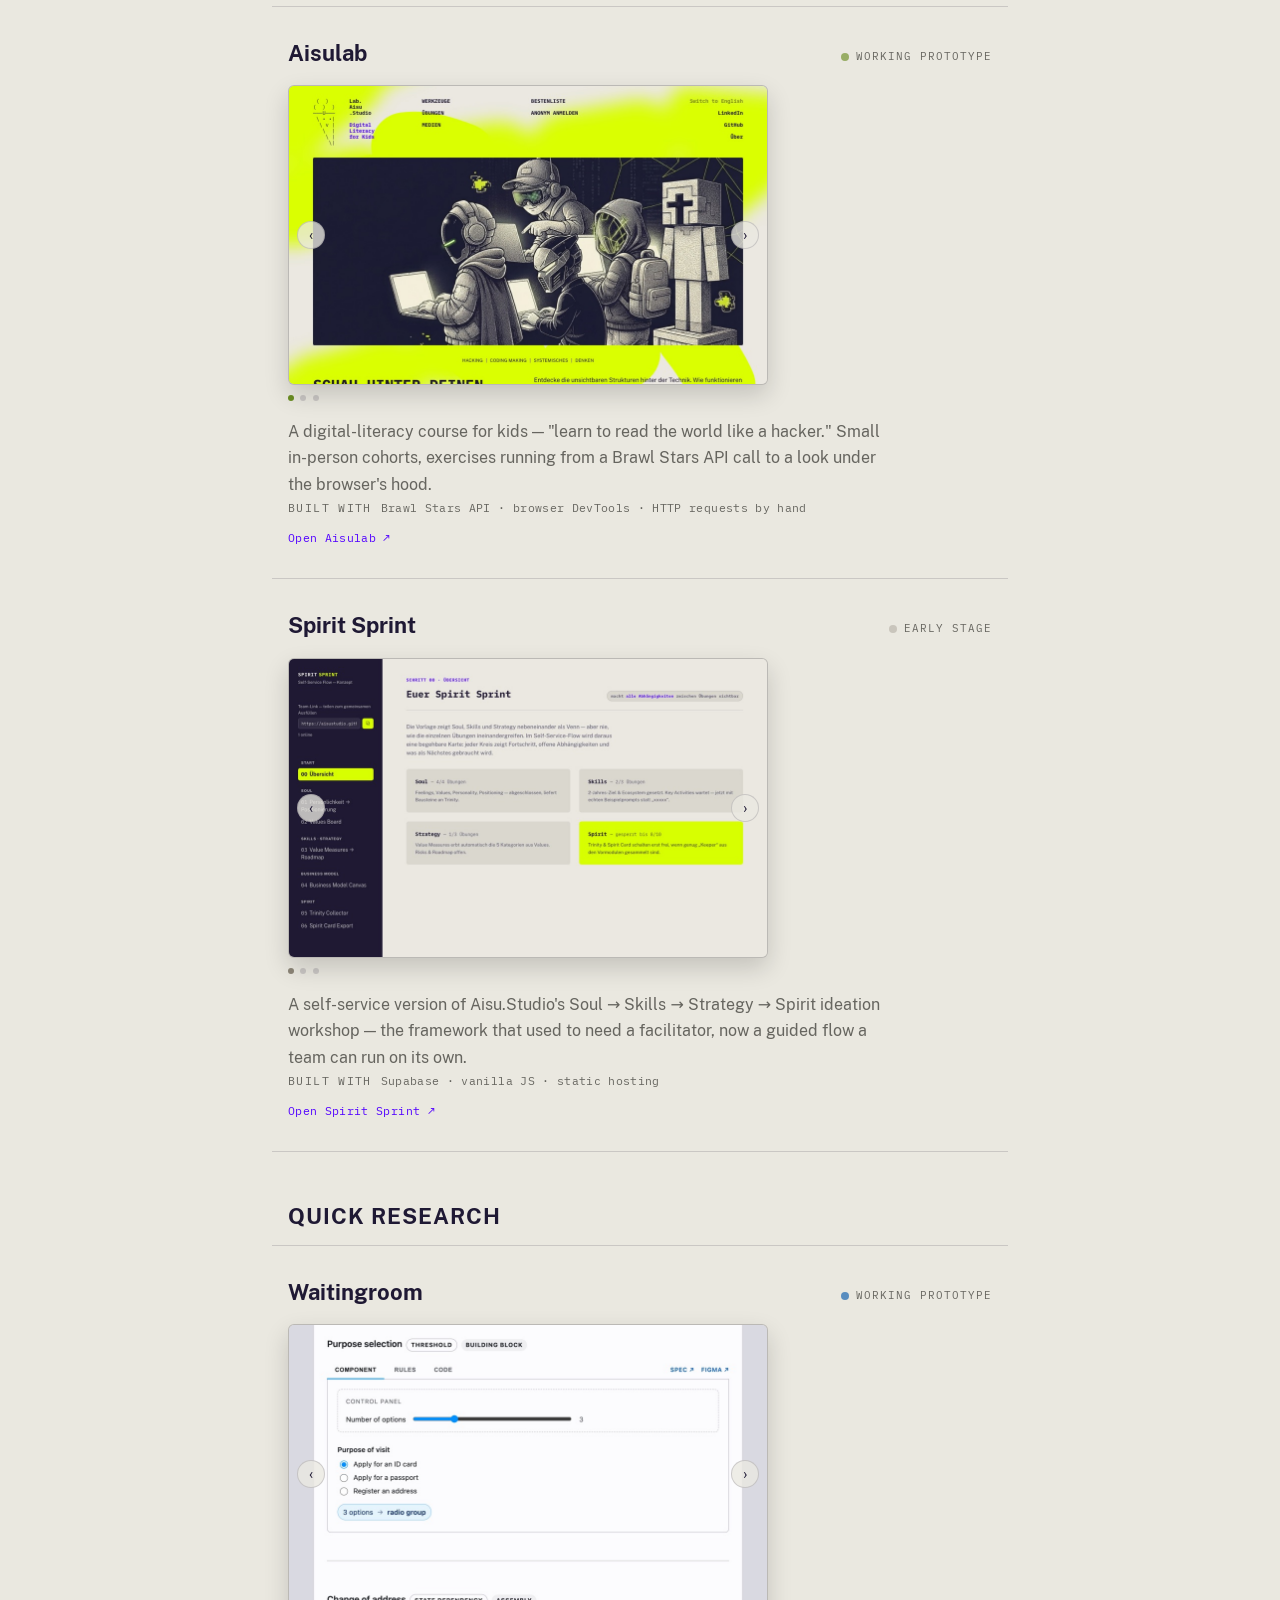
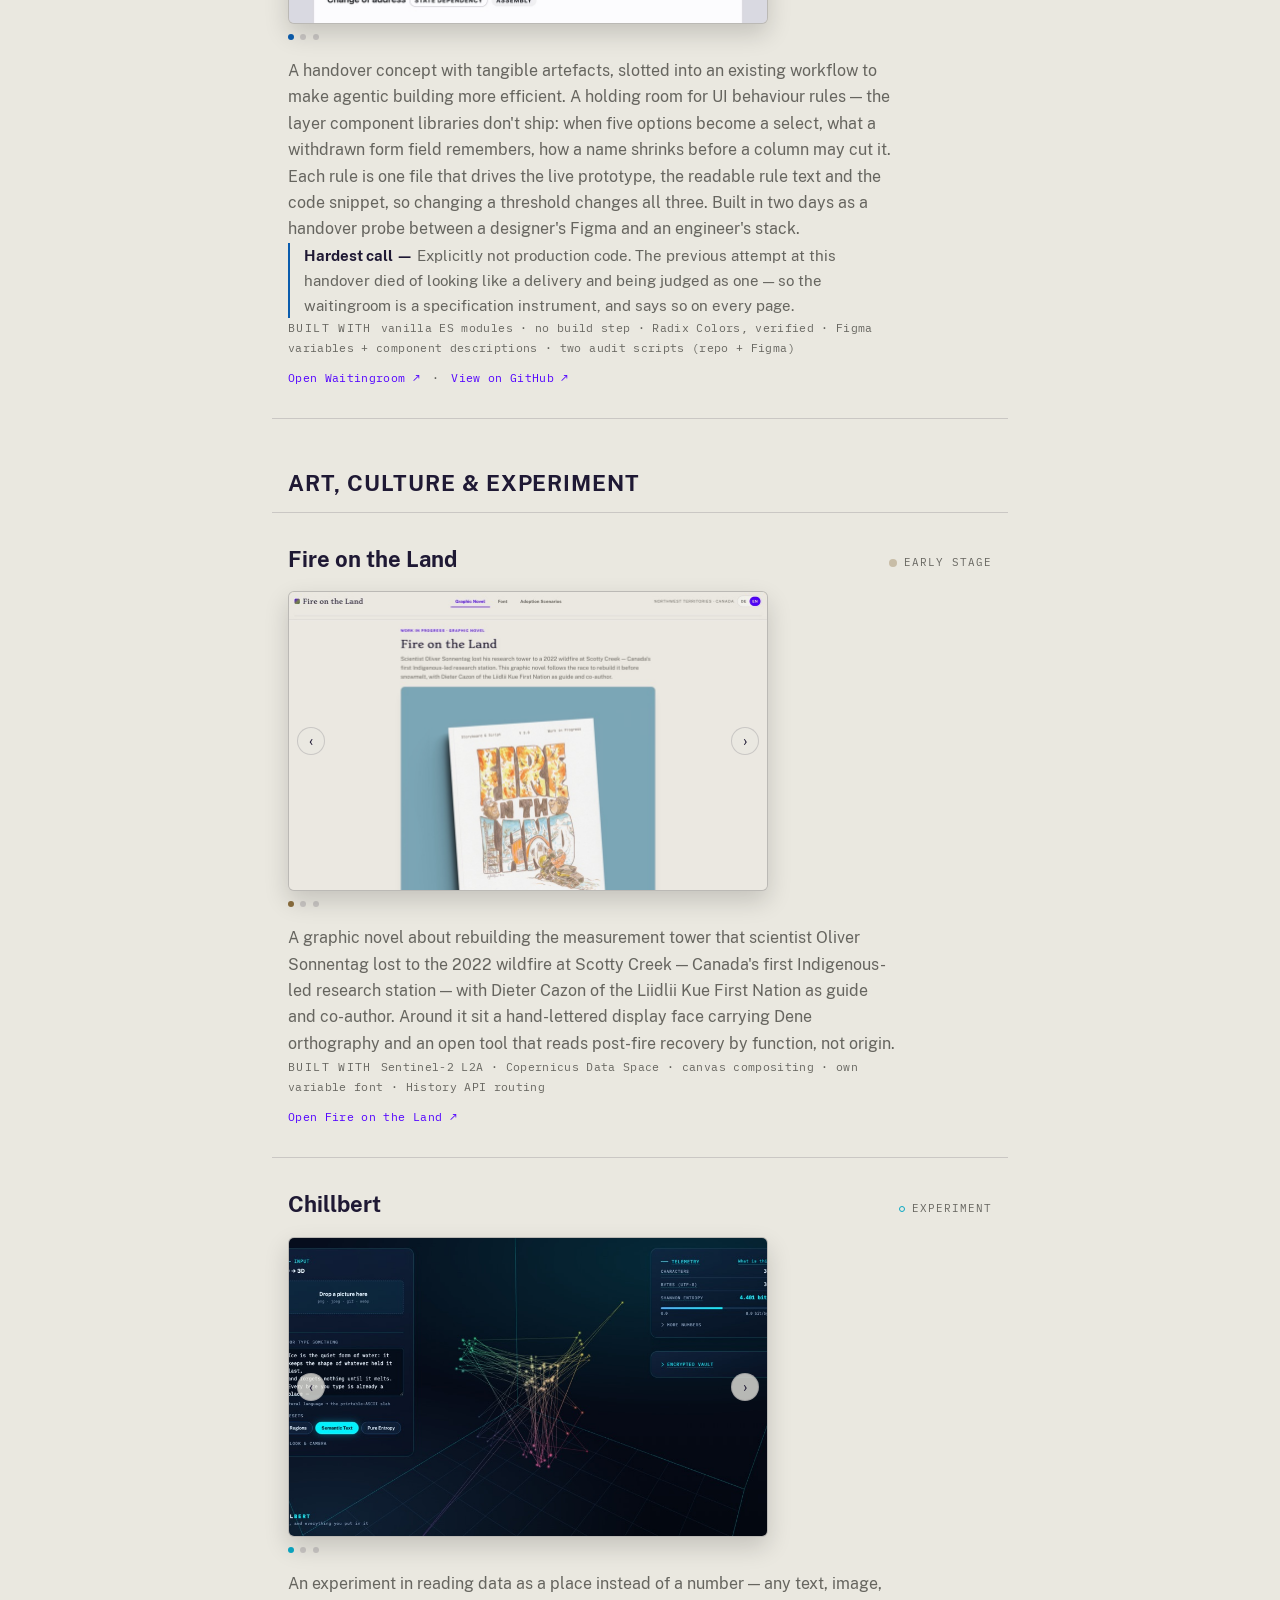
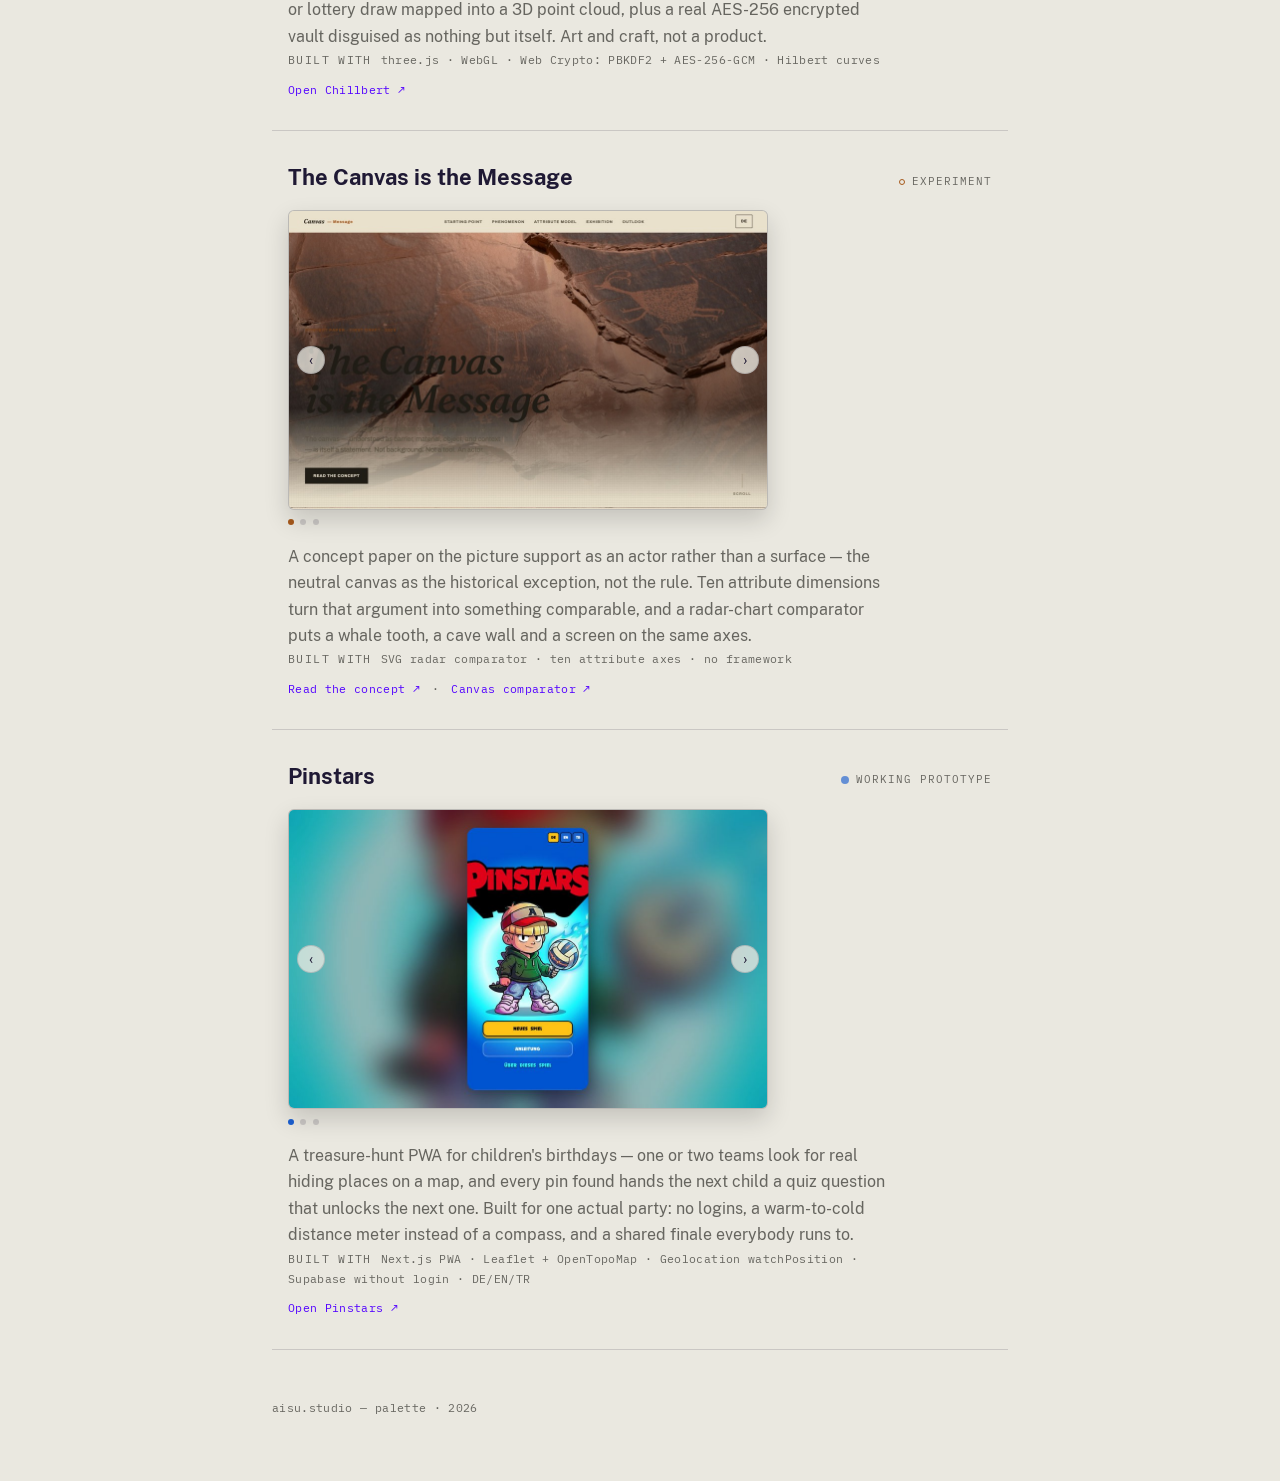
==== commit a3e21a4f: "Lead the board with three numbers a technical reader can take away The board answered "what did he b" ====
--- a/index.html
+++ b/index.html
@@ -175,7 +175,74 @@
     font-size: 1.1rem;
     color: var(--ink-soft);
     max-width: 34rem;
-    margin: 0 0 2.75rem;
+    margin: 0 0 2rem;
+  }
+
+  /* lower hero: three numbers a technical reader takes into the interview.
+     each answers a different objection — is it fast, is it real, can he
+     repeat it — so they must not all measure output volume. Text tokens
+     only, no accent fills: the board below owns the colour. */
+  .metrics {
+    border-top: 1px solid var(--rule);
+    border-bottom: 1px solid var(--rule);
+    padding: 1.4rem 0 1.25rem;
+    margin: 0 0 2.5rem;
+  }
+  .metrics-grid {
+    display: grid;
+    grid-template-columns: repeat(auto-fit, minmax(12rem, 1fr));
+    gap: 1.5rem 2rem;
+    margin: 0;
+  }
+  .metric dt {
+    font-family: var(--font-mono);
+    font-size: 0.66rem;
+    letter-spacing: 0.12em;
+    text-transform: uppercase;
+    color: var(--ink-soft);
+    margin-bottom: 0.35rem;
+  }
+  /* proportional figures on purpose — tabular-nums only earns its place in
+     columns that align vertically, and makes a display-size number look loose. */
+  .metric-value {
+    font-family: var(--font-sans);
+    font-weight: 700;
+    font-size: clamp(1.5rem, 3.2vw, 1.85rem);
+    line-height: 1.1;
+    letter-spacing: -0.01em;
+    color: var(--ink);
+    margin: 0 0 0.3rem;
+  }
+  .metric-note {
+    font-family: var(--font-mono);
+    font-size: 0.7rem;
+    line-height: 1.6;
+    letter-spacing: 0.02em;
+    color: var(--ink-soft);
+    margin: 0;
+  }
+
+  .metrics-method {
+    font-size: 0.95rem;
+    color: var(--ink-soft);
+    max-width: 38rem;
+    margin: 1.5rem 0 0;
+  }
+  .metrics-asof {
+    font-family: var(--font-mono);
+    font-size: 0.66rem;
+    letter-spacing: 0.1em;
+    text-transform: uppercase;
+    color: var(--ink-soft);
+    margin: 0.7rem 0 0;
+  }
+
+  /* DRAFT ONLY — marks a value that is not yet measured, so an unfilled
+     placeholder can never quietly ship as a real number. Delete this rule
+     and every .todo class once the values are in. */
+  .todo {
+    color: var(--accent);
+    border-bottom: 1px dotted var(--accent);
   }
 
   @keyframes rise {
@@ -481,6 +548,32 @@
       <p class="eyebrow">palette · aisu.studio</p>
       <h1>A palette of agentic engineering projects in various states.</h1>
       <p class="intro">I build AI-native tools with Claude as a genuine collaborator — task managers, type foundries, robot simulations. Some are load-bearing and shipped, some are still wet paint. This is the board where all of them sit side by side.</p>
+
+      <section class="metrics" aria-label="How this board measures up">
+        <dl class="metrics-grid">
+          <div class="metric">
+            <dt>First commit → public URL</dt>
+            <!-- TODO: median across the 13 project repos. Not derivable from this
+                 repo — palette only holds the board. Compute per project as
+                 (first commit → first deploy) and drop the median in here. -->
+            <dd class="metric-value"><span class="todo">··</span> days</dd>
+            <dd class="metric-note">median, n=13 · fastest: 2 (Waitingroom)</dd>
+          </div>
+          <div class="metric">
+            <dt>Live, in someone else's hands</dt>
+            <dd class="metric-value">12 of 13</dd>
+            <dd class="metric-note">publicly reachable · 1 commissioned and paid</dd>
+          </div>
+          <div class="metric">
+            <dt>Domains entered from zero</dt>
+            <dd class="metric-value">9</dd>
+            <dd class="metric-note">glyph outlines · WebGL · Sentinel-2 raster · procurement law</dd>
+          </div>
+        </dl>
+        <p class="metrics-method">Architecture, product calls and review are mine; implementation is agentic. Where a project makes a claim it can be wrong about, it carries its own check — Waitingroom audits its rules against Figma and the repo on every commit.</p>
+        <!-- TODO: month of the earliest project's first commit (not this repo's). -->
+        <p class="metrics-asof">As of August 2026 · 13 projects since <span class="todo">··</span></p>
+      </section>
     </header>
 
     <p class="legend">
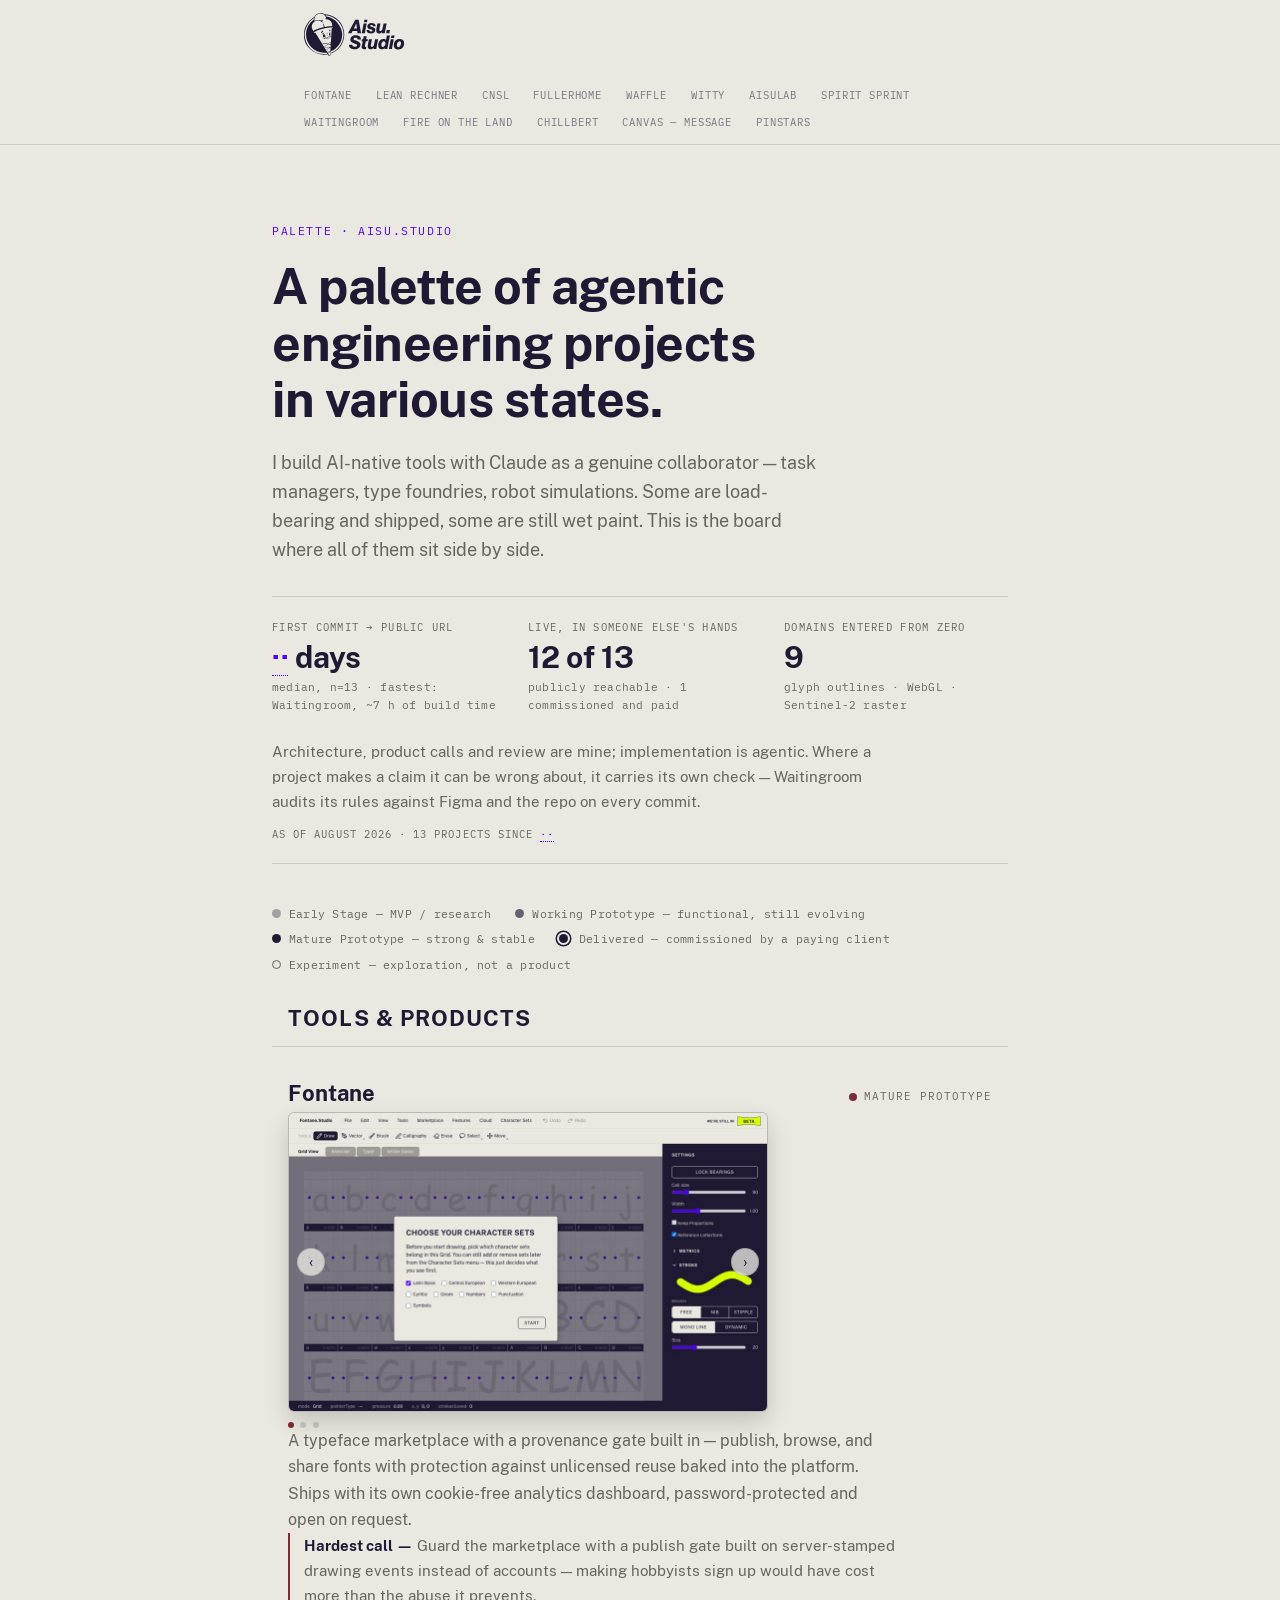
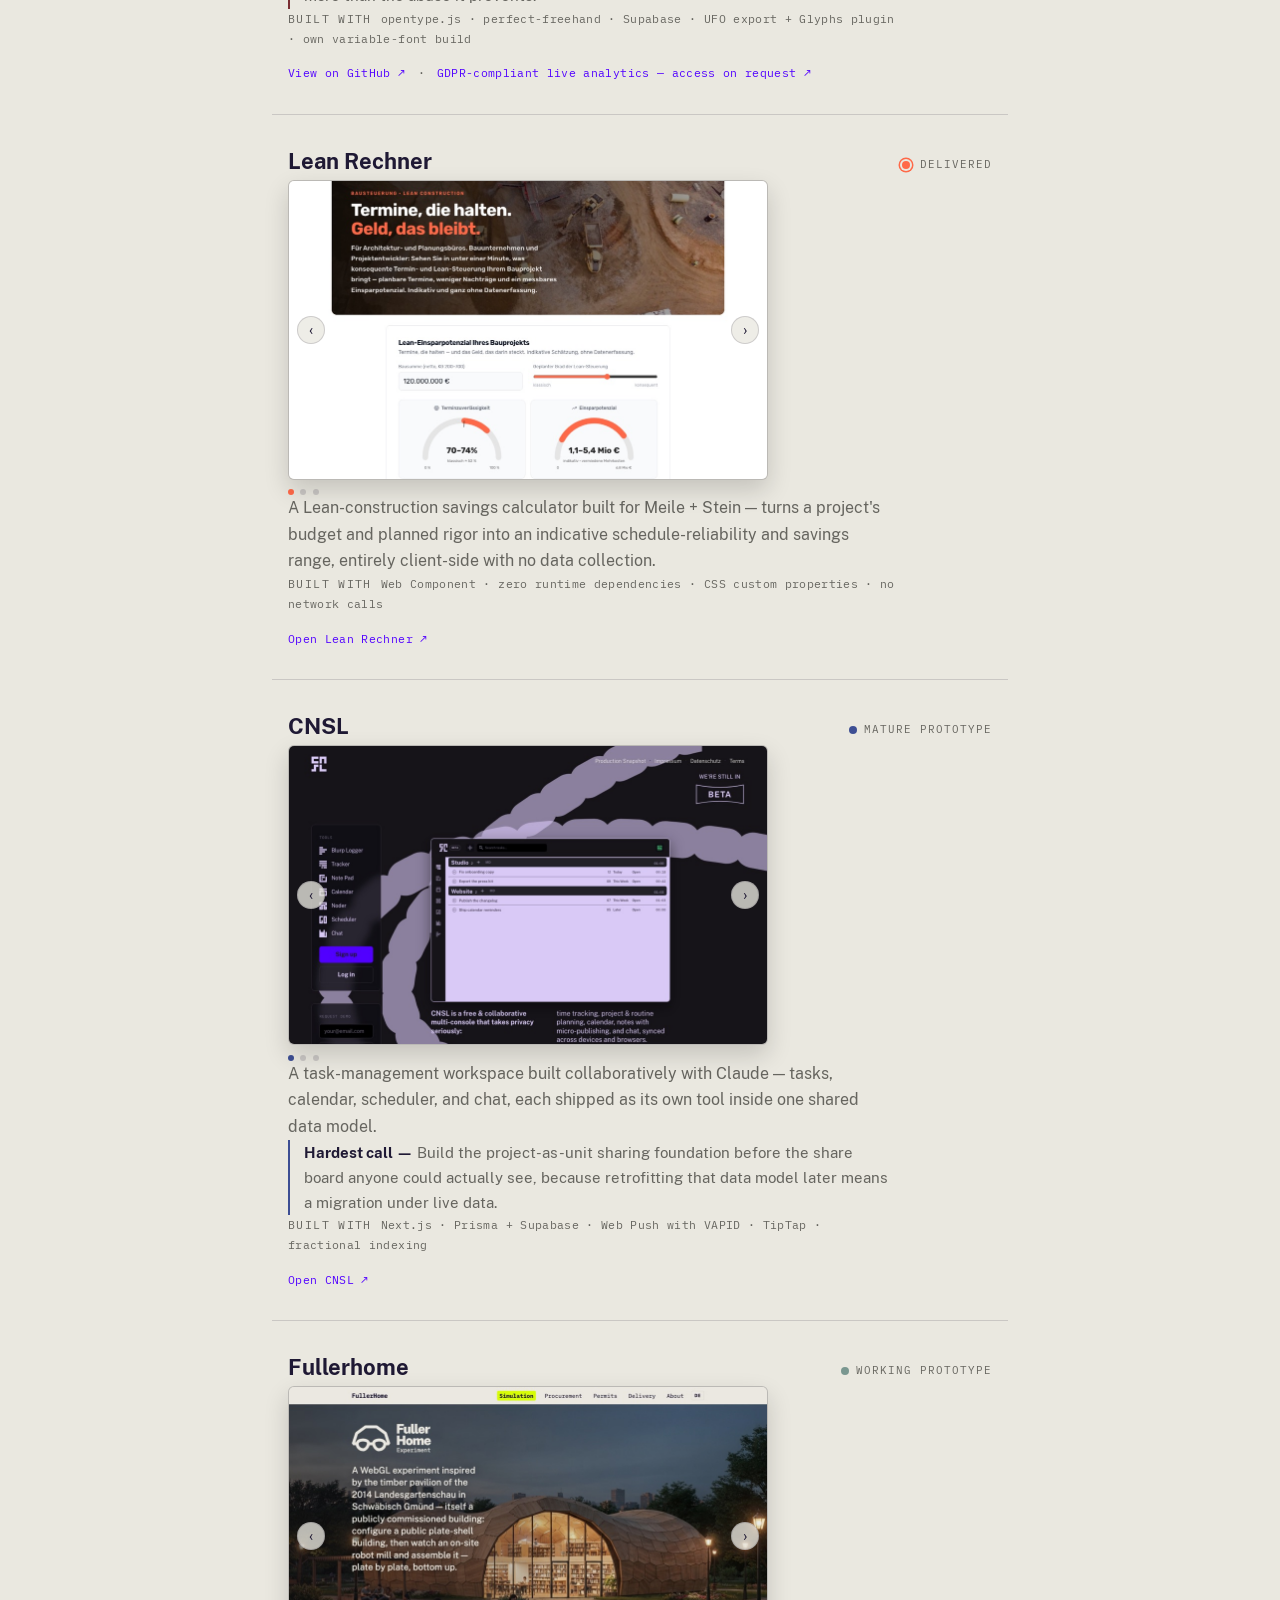
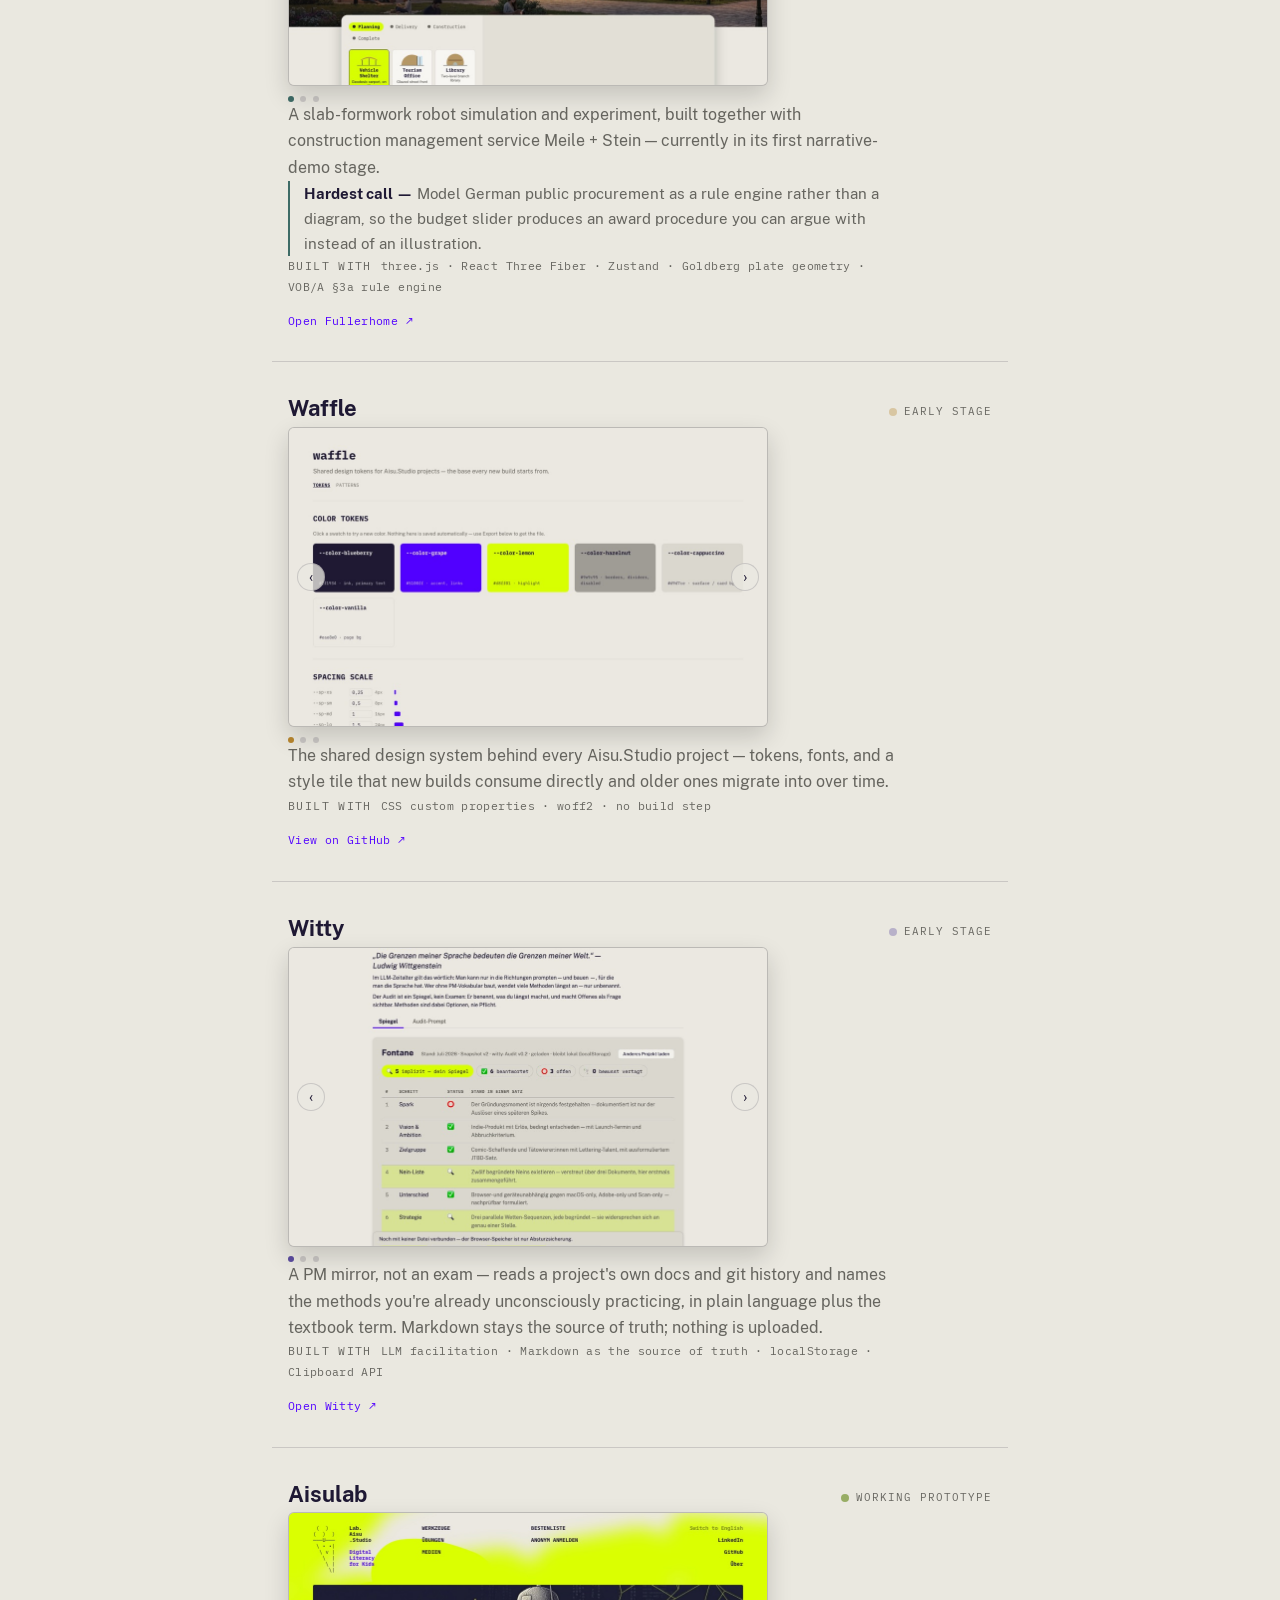
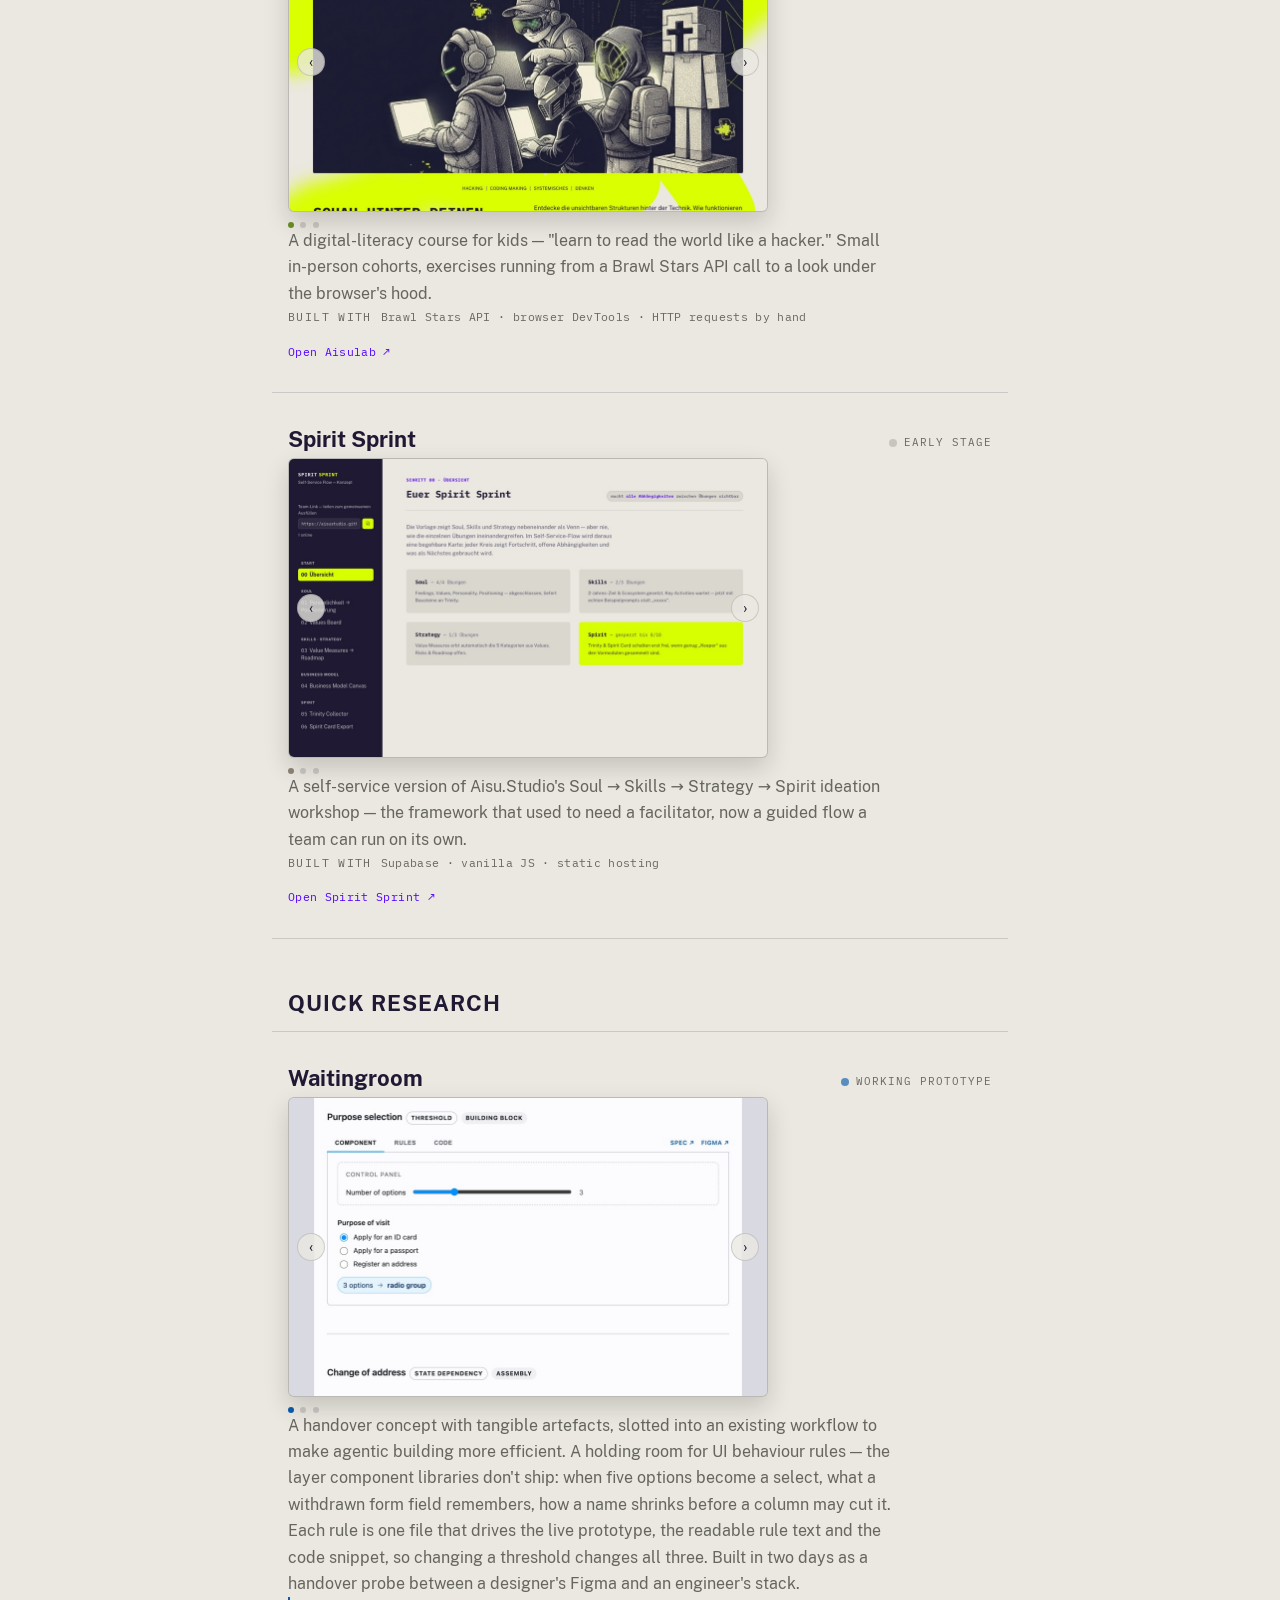
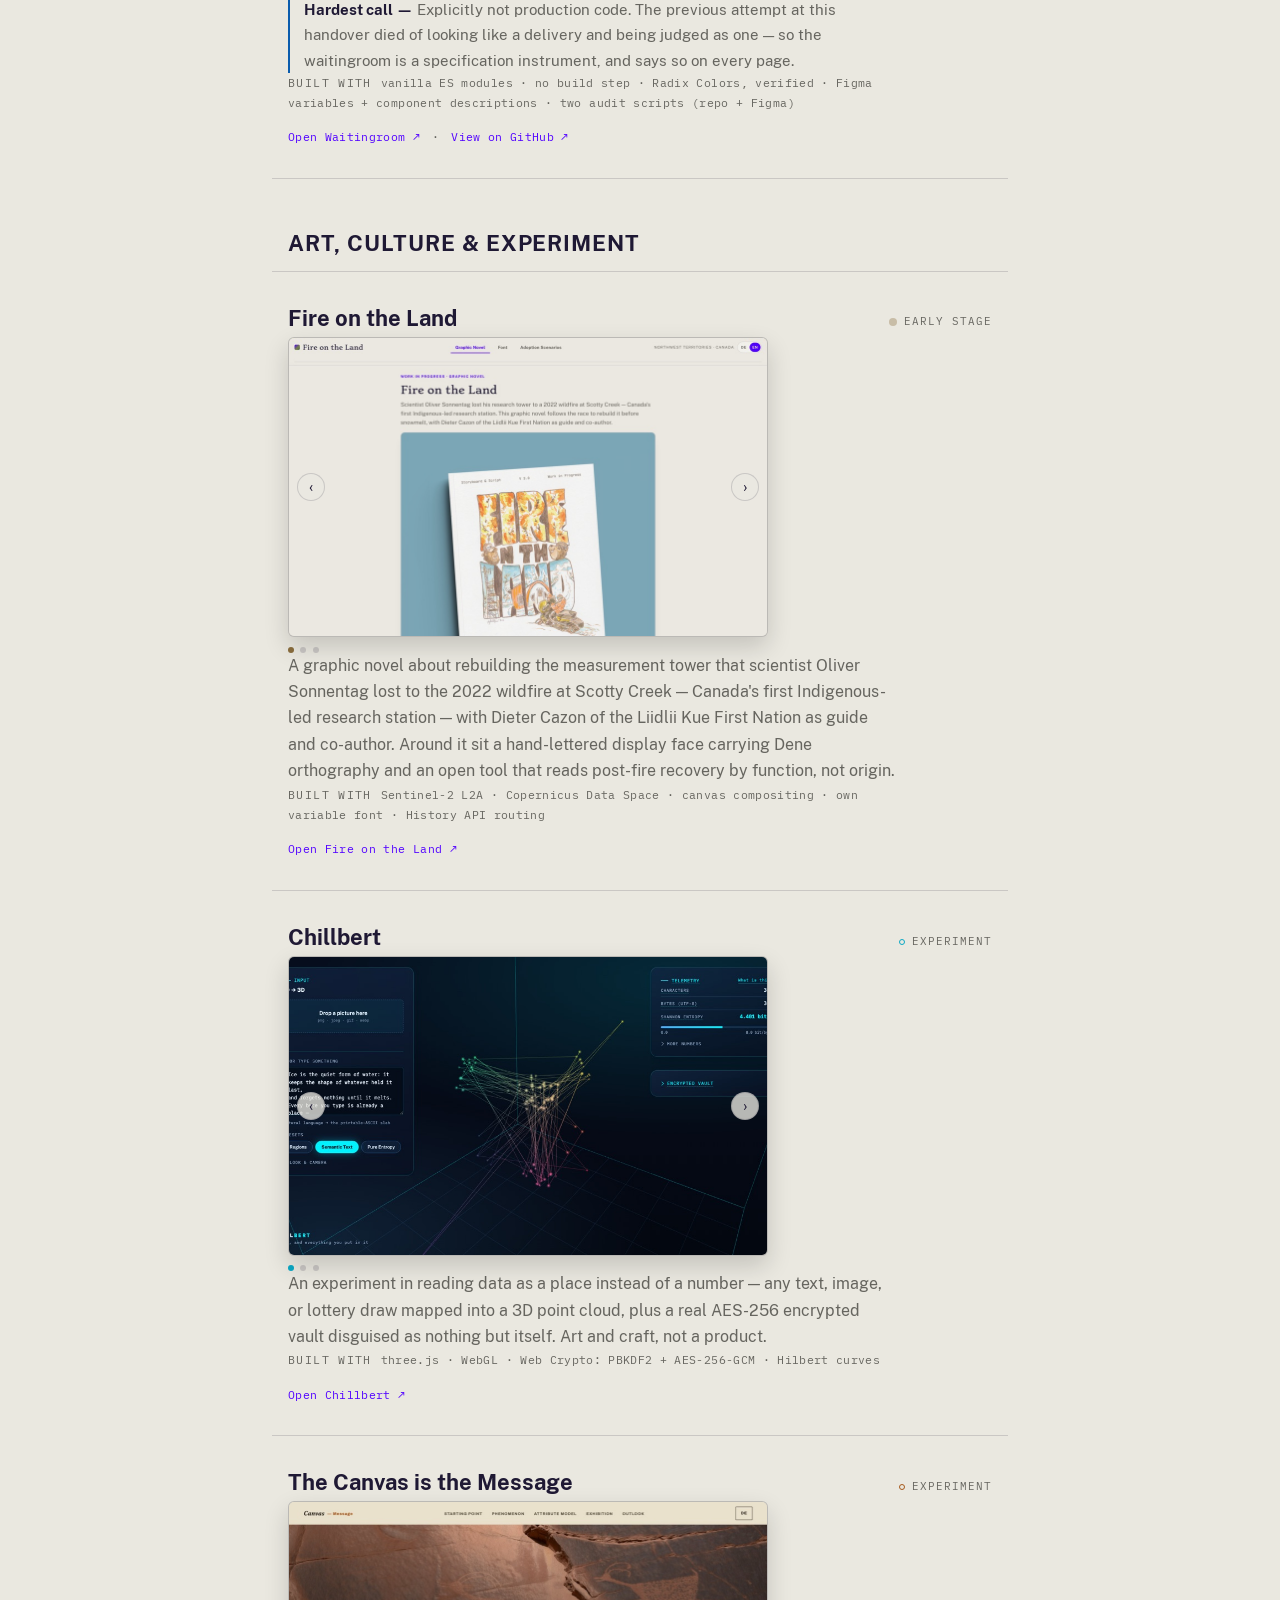
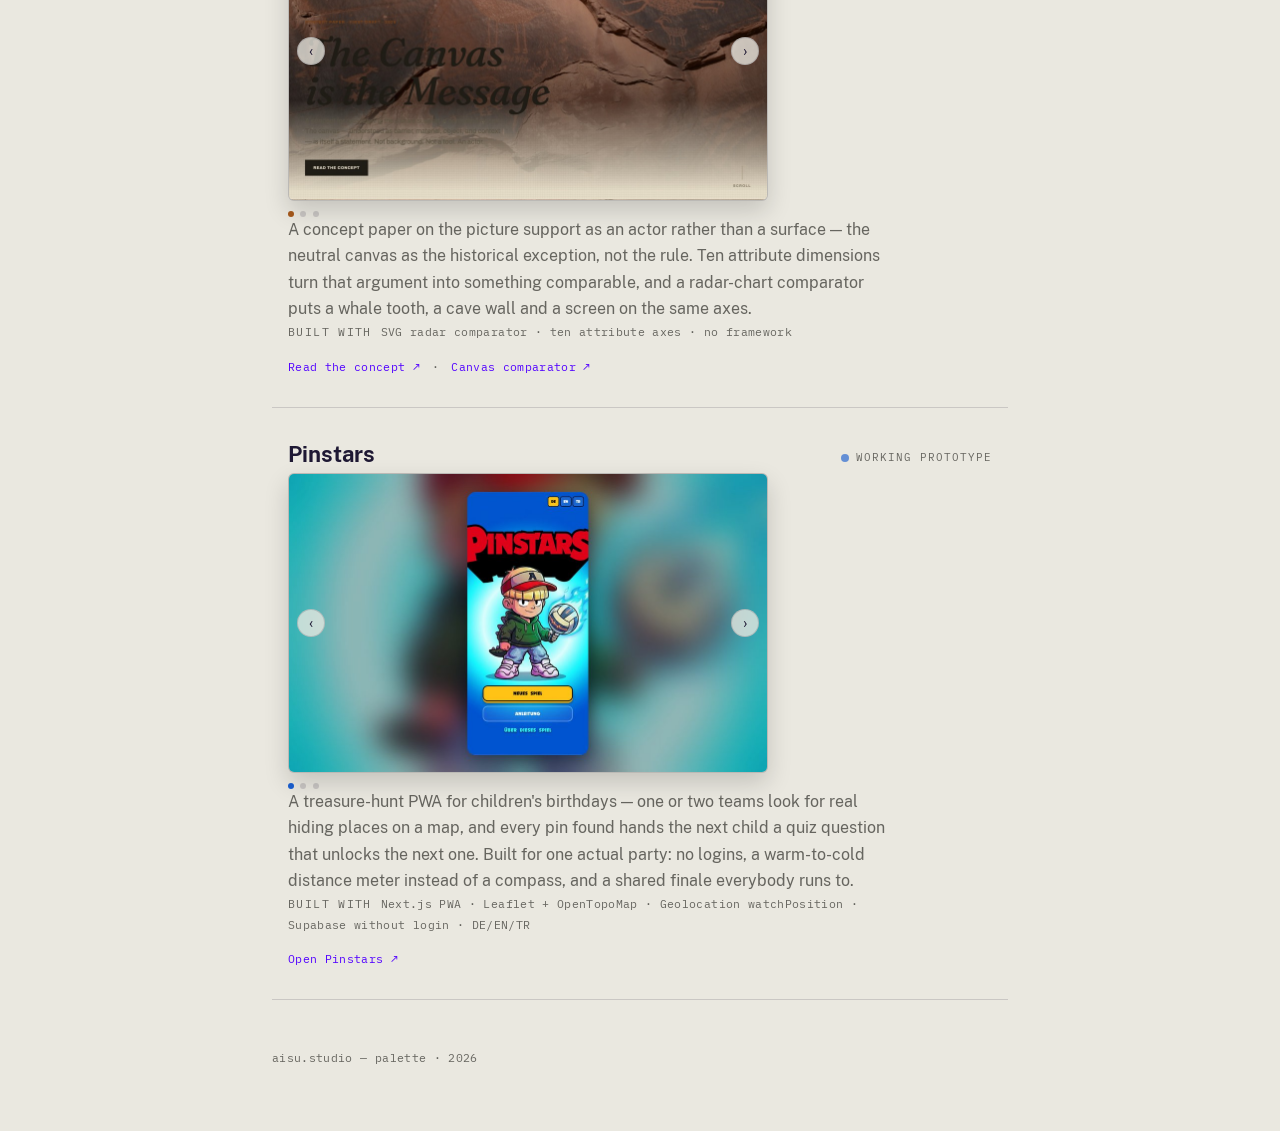
==== commit 0dc8cf1c: "Give the board one spacing rhythm, one stage encoding, and a nav that tracks Six fixes from a read o" ====
--- a/index.html
+++ b/index.html
@@ -144,7 +144,7 @@
 
   .logo-mark {
     display: block;
-    height: 22px;
+    height: 44px;
     width: auto;
     flex: none;
     color: var(--color-blueberry);
@@ -264,6 +264,14 @@
   }
   .swatch-link:focus-visible { outline: 2px solid var(--color-grape); outline-offset: 3px; }
 
+  /* the sticky nav also answers "where am I": the project currently under the
+     header keeps full ink and a solid rule. Colour and rule only — bolding a
+     mono face would change its width and reflow the whole nav mid-scroll. */
+  .swatch-link[aria-current="location"] {
+    color: var(--color-blueberry);
+    border-bottom-color: var(--color-blueberry);
+  }
+
   .swatch-name {
     font-family: var(--font-mono);
     font-size: 0.66rem;
@@ -290,7 +298,18 @@
   .legend-dot.early { opacity: 0.35; }
   .legend-dot.working { opacity: 0.65; }
   .legend-dot.mature { opacity: 1; }
-  .legend-dot.delivered { background: var(--accent); opacity: 1; }
+  /* The legend is the key for the STAGE, so every legend dot stays neutral ink
+     and lets opacity and form carry the stage. On a project row the identical
+     form is filled with that project's swatch, which carries identity. Delivered
+     used to break this by going accent here and swatch on the row — the same
+     stage in two colours. It gets a ring instead: a form, readable in both. */
+  /* the ring is a box-shadow, so it takes no layout width — pay the label back
+     the space it optically eats, here and on the row chip below. */
+  .legend-dot.delivered {
+    opacity: 1;
+    box-shadow: 0 0 0 2px var(--canvas), 0 0 0 3.5px var(--ink);
+    margin-right: 3px;
+  }
   .legend-dot.experiment { background: none; border: 1.5px solid var(--ink-soft); }
 
   /* chart of rows */
@@ -316,6 +335,9 @@
 
   .row {
     padding: 1.75rem 1rem;
+    /* --nav-h is measured in JS; the fallback keeps jumped-to rows clear of the
+       sticky header even before the script runs. */
+    scroll-margin-top: calc(var(--nav-h, 5rem) + 1.25rem);
     border-bottom: 1px solid var(--rule);
     transition: background 0.15s ease;
   }
@@ -331,7 +353,6 @@
     justify-content: space-between;
     gap: 1rem;
     flex-wrap: wrap;
-    margin-bottom: 0.35rem;
   }
 
   .row-head h3 {
@@ -359,7 +380,11 @@
   .state[data-state="early"] .state-dot { opacity: 0.35; }
   .state[data-state="working"] .state-dot { opacity: 0.65; }
   .state[data-state="mature"] .state-dot { opacity: 1; }
-  .state[data-state="delivered"] .state-dot { opacity: 1; }
+  .state[data-state="delivered"] .state-dot {
+    opacity: 1;
+    box-shadow: 0 0 0 2px var(--canvas), 0 0 0 3.5px var(--swatch);
+    margin-right: 3px;
+  }
   .state[data-state="experiment"] .state-dot { background: none; border: 1.5px solid var(--swatch); width: 6px; height: 6px; }
 
   .row p {
@@ -380,7 +405,7 @@
     line-height: 1.75;
     letter-spacing: 0.03em;
     color: var(--ink-soft);
-    margin: 0.4rem 0 0.85rem;
+    margin: 0;
   }
   .built-with-label {
     text-transform: uppercase;
@@ -392,7 +417,7 @@
   .decision {
     border-left: 2px solid var(--swatch);
     padding-left: 0.9rem;
-    margin: 0 0 0.85rem;
+    margin: 0;
     font-size: 0.95rem;
     color: var(--ink-soft);
   }
@@ -403,7 +428,6 @@
 
   .row-link {
     display: inline-block;
-    margin-top: 0.6rem;
     font-family: var(--font-mono);
     font-size: 0.72rem;
     letter-spacing: 0.03em;
@@ -414,15 +438,22 @@
   .row-link:hover { border-bottom-color: var(--accent); }
   .row-link-sep {
     display: inline-block;
-    margin: 0.6rem 0.5rem 0;
+    margin: 0 0.5rem;
     color: var(--ink-soft);
     font-family: var(--font-mono);
     font-size: 0.72rem;
   }
 
+  /* one rhythm for the whole row: every block gets the same air above it, so
+     description, decision, built-with and links never sit tighter against each
+     other than the link already sat under built-with. Must stay AFTER the rules
+     above — same specificity, so source order decides the margin-top. */
+  .row-content > * { margin-top: 0.9rem; }
+  .row-content > :first-child { margin-top: 0; }
+
   /* screenshot carousel */
   .carousel {
-    margin: 0.85rem 0 1.15rem;
+    margin: 0;
     max-width: 30rem;
   }
   .carousel-viewport {
@@ -557,7 +588,7 @@
                  repo — palette only holds the board. Compute per project as
                  (first commit → first deploy) and drop the median in here. -->
             <dd class="metric-value"><span class="todo">··</span> days</dd>
-            <dd class="metric-note">median, n=13 · fastest: 2 (Waitingroom)</dd>
+            <dd class="metric-note">median, n=13 · fastest: Waitingroom, ~7 h of build time</dd>
           </div>
           <div class="metric">
             <dt>Live, in someone else's hands</dt>
@@ -567,7 +598,7 @@
           <div class="metric">
             <dt>Domains entered from zero</dt>
             <dd class="metric-value">9</dd>
-            <dd class="metric-note">glyph outlines · WebGL · Sentinel-2 raster · procurement law</dd>
+            <dd class="metric-note">glyph outlines · WebGL · Sentinel-2 raster</dd>
           </div>
         </dl>
         <p class="metrics-method">Architecture, product calls and review are mine; implementation is agentic. Where a project makes a claim it can be wrong about, it carries its own check — Waitingroom audits its rules against Figma and the repo on every commit.</p>
@@ -960,6 +991,54 @@
     carousel.querySelector('.next').addEventListener('click', function () { show(index + 1); });
     dots.forEach(function (dot, j) { dot.addEventListener('click', function () { show(j); }); });
   });
+
+  // Scrollspy for the sticky nav: mark the project you are currently reading.
+  (function () {
+    var nav = document.querySelector('.site-nav');
+    var targets = Array.prototype.slice
+      .call(nav.querySelectorAll('a[href^="#"]'))
+      .map(function (link) {
+        return { link: link, el: document.getElementById(link.getAttribute('href').slice(1)) };
+      })
+      .filter(function (t) { return t.el; });
+    if (!targets.length) return;
+
+    var current = null;
+    var ticking = false;
+
+    function update() {
+      ticking = false;
+      var navHeight = nav.offsetHeight;
+      document.documentElement.style.setProperty('--nav-h', navHeight + 'px');
+
+      // a row becomes current once its top passes just under the sticky header
+      var line = navHeight + 24;
+      var active = null;
+      targets.forEach(function (t) {
+        if (t.el.getBoundingClientRect().top <= line) active = t;
+      });
+      // at the very bottom the last row can never reach the line on its own,
+      // so hand it the mark explicitly rather than leaving the nav stale
+      if (window.innerHeight + window.scrollY >= document.documentElement.scrollHeight - 2) {
+        active = targets[targets.length - 1];
+      }
+
+      if (active === current) return;
+      if (current) current.link.removeAttribute('aria-current');
+      if (active) active.link.setAttribute('aria-current', 'location');
+      current = active;
+    }
+
+    function schedule() {
+      if (ticking) return;
+      ticking = true;
+      window.requestAnimationFrame(update);
+    }
+
+    window.addEventListener('scroll', schedule, { passive: true });
+    window.addEventListener('resize', schedule);
+    update();
+  })();
 </script>
 </body>
 </html>
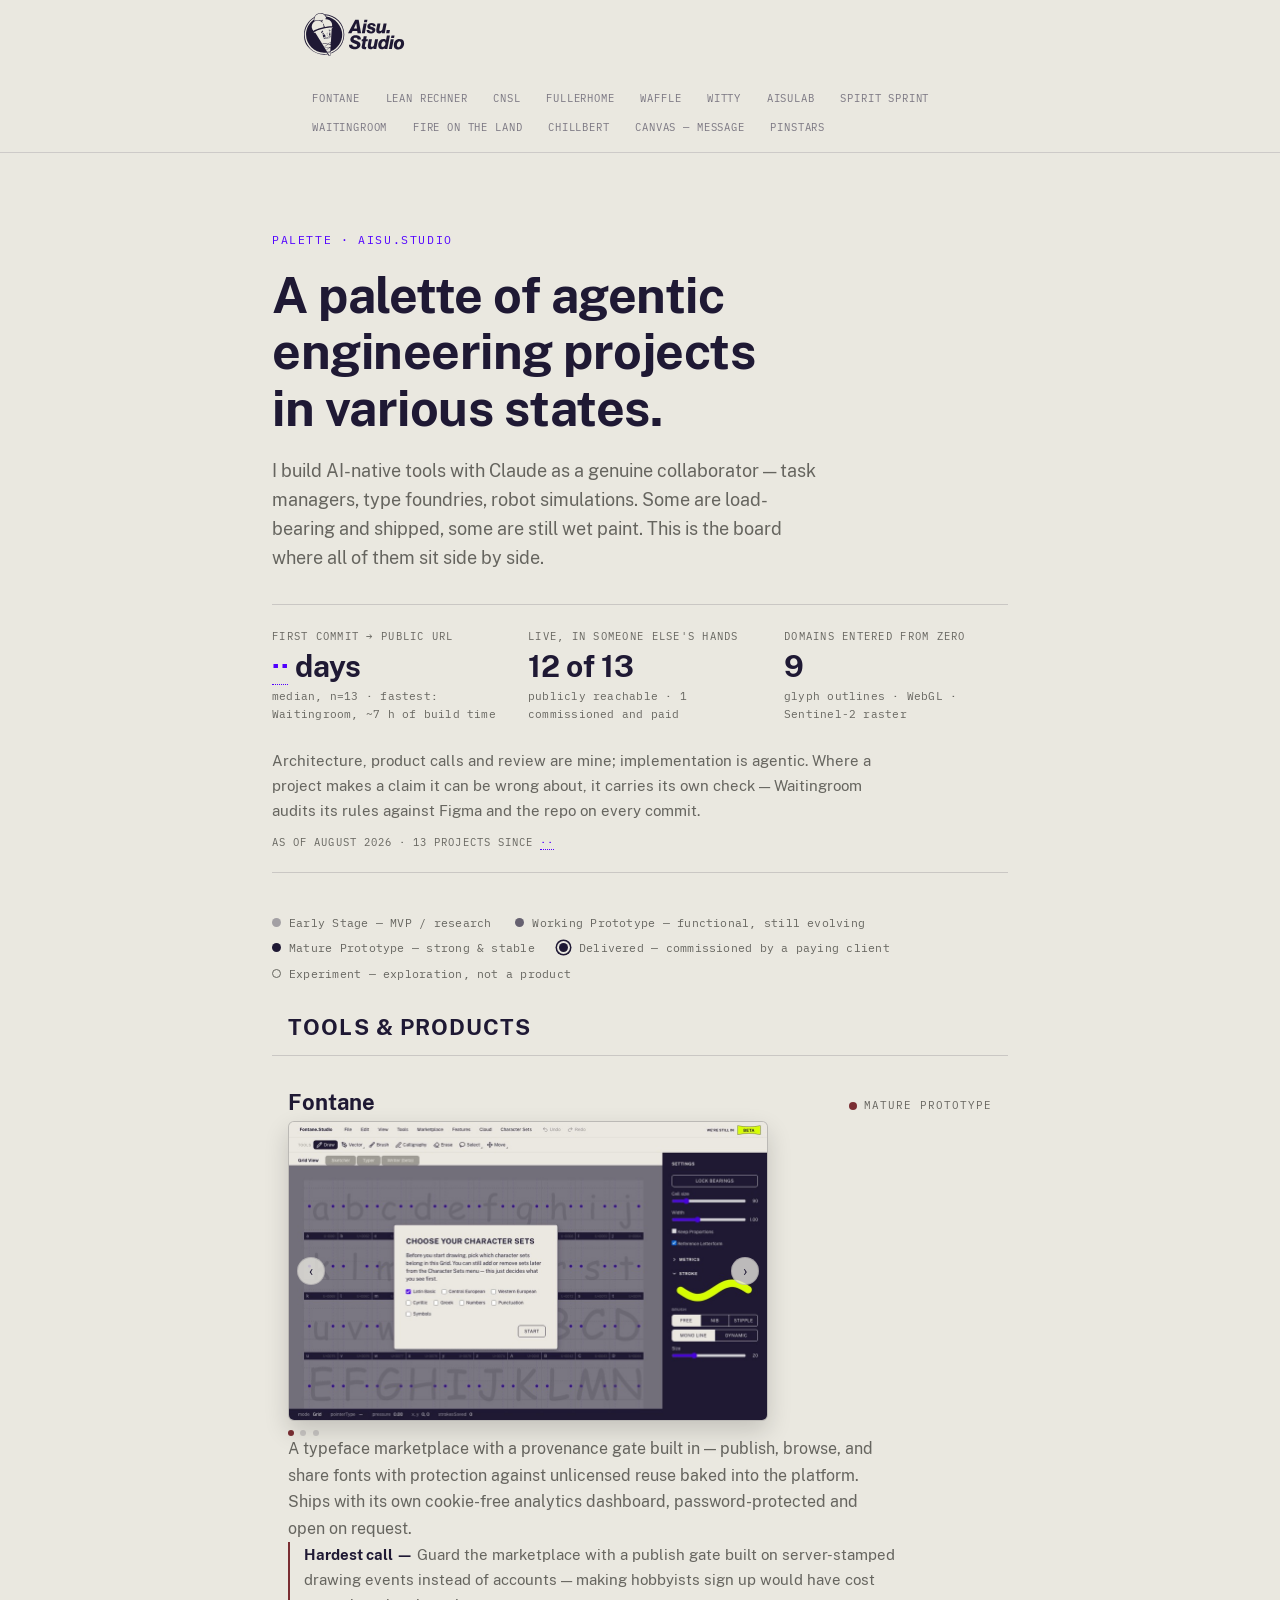
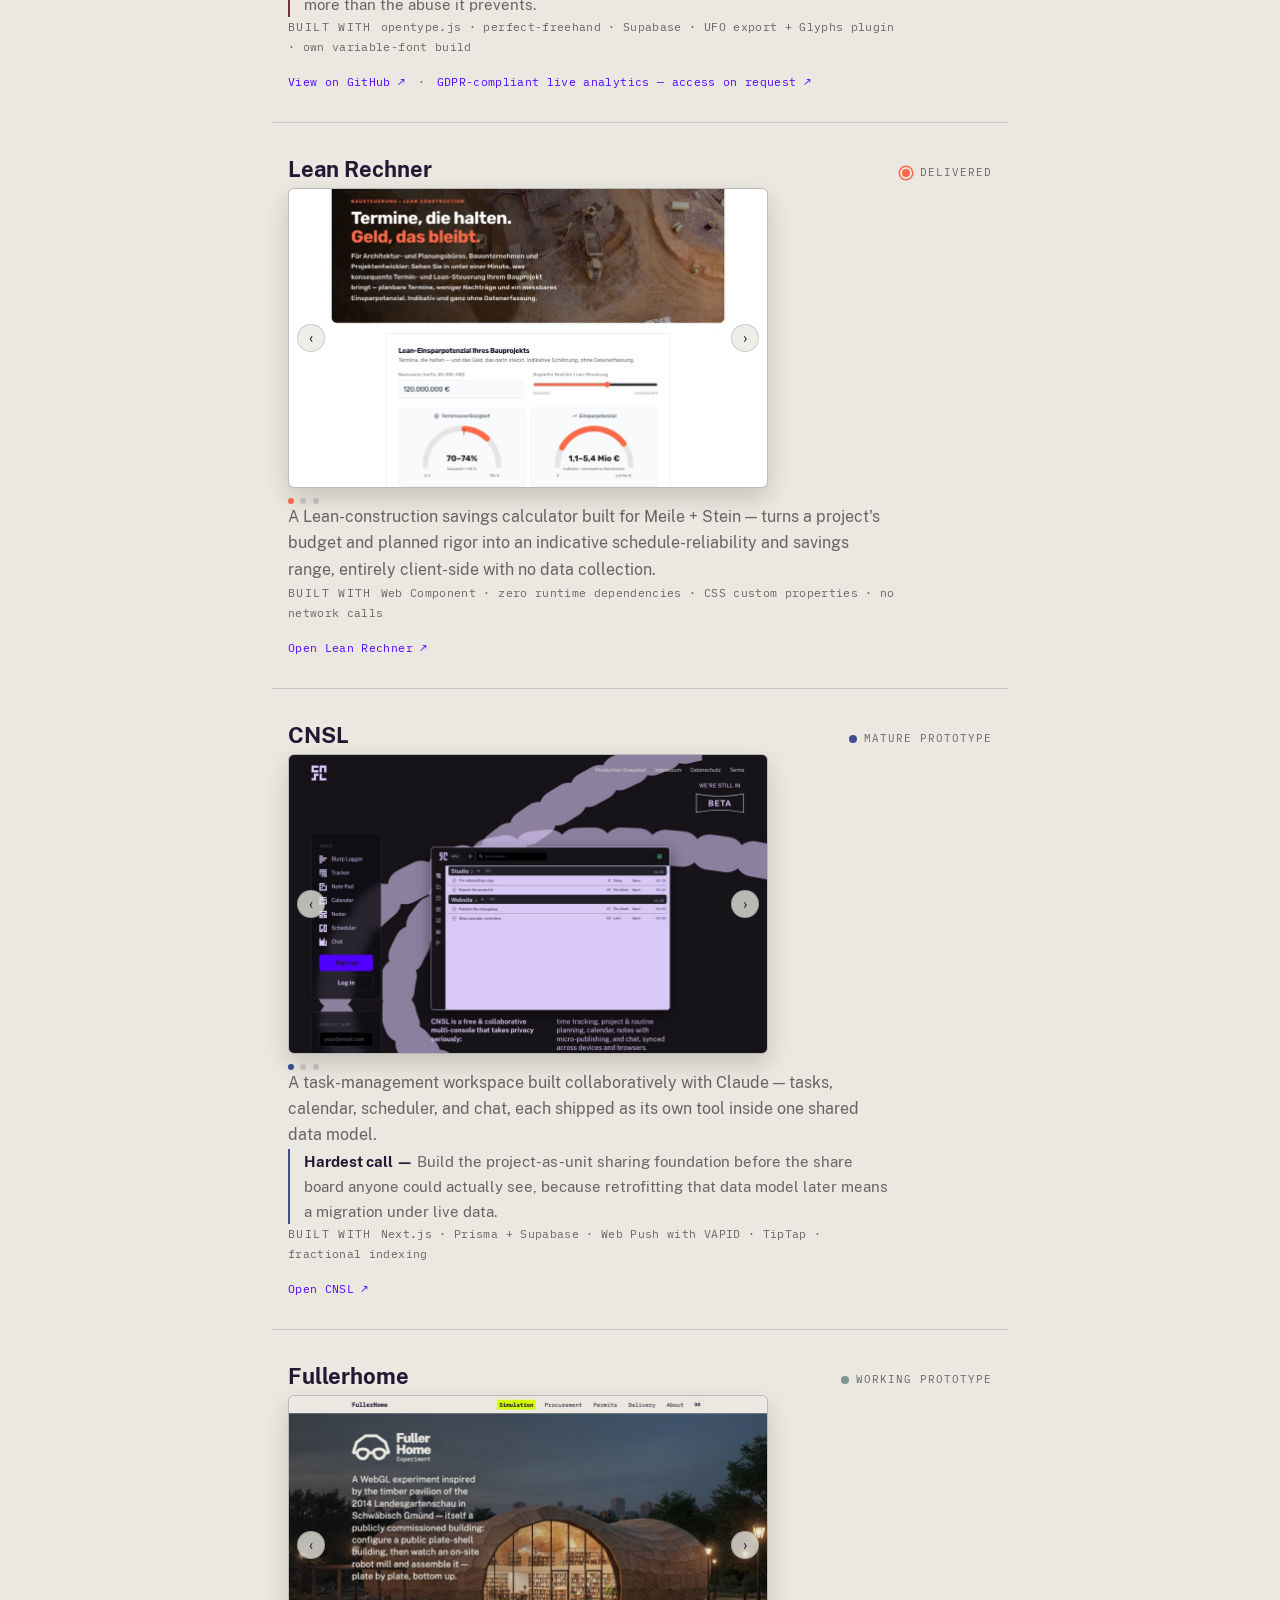
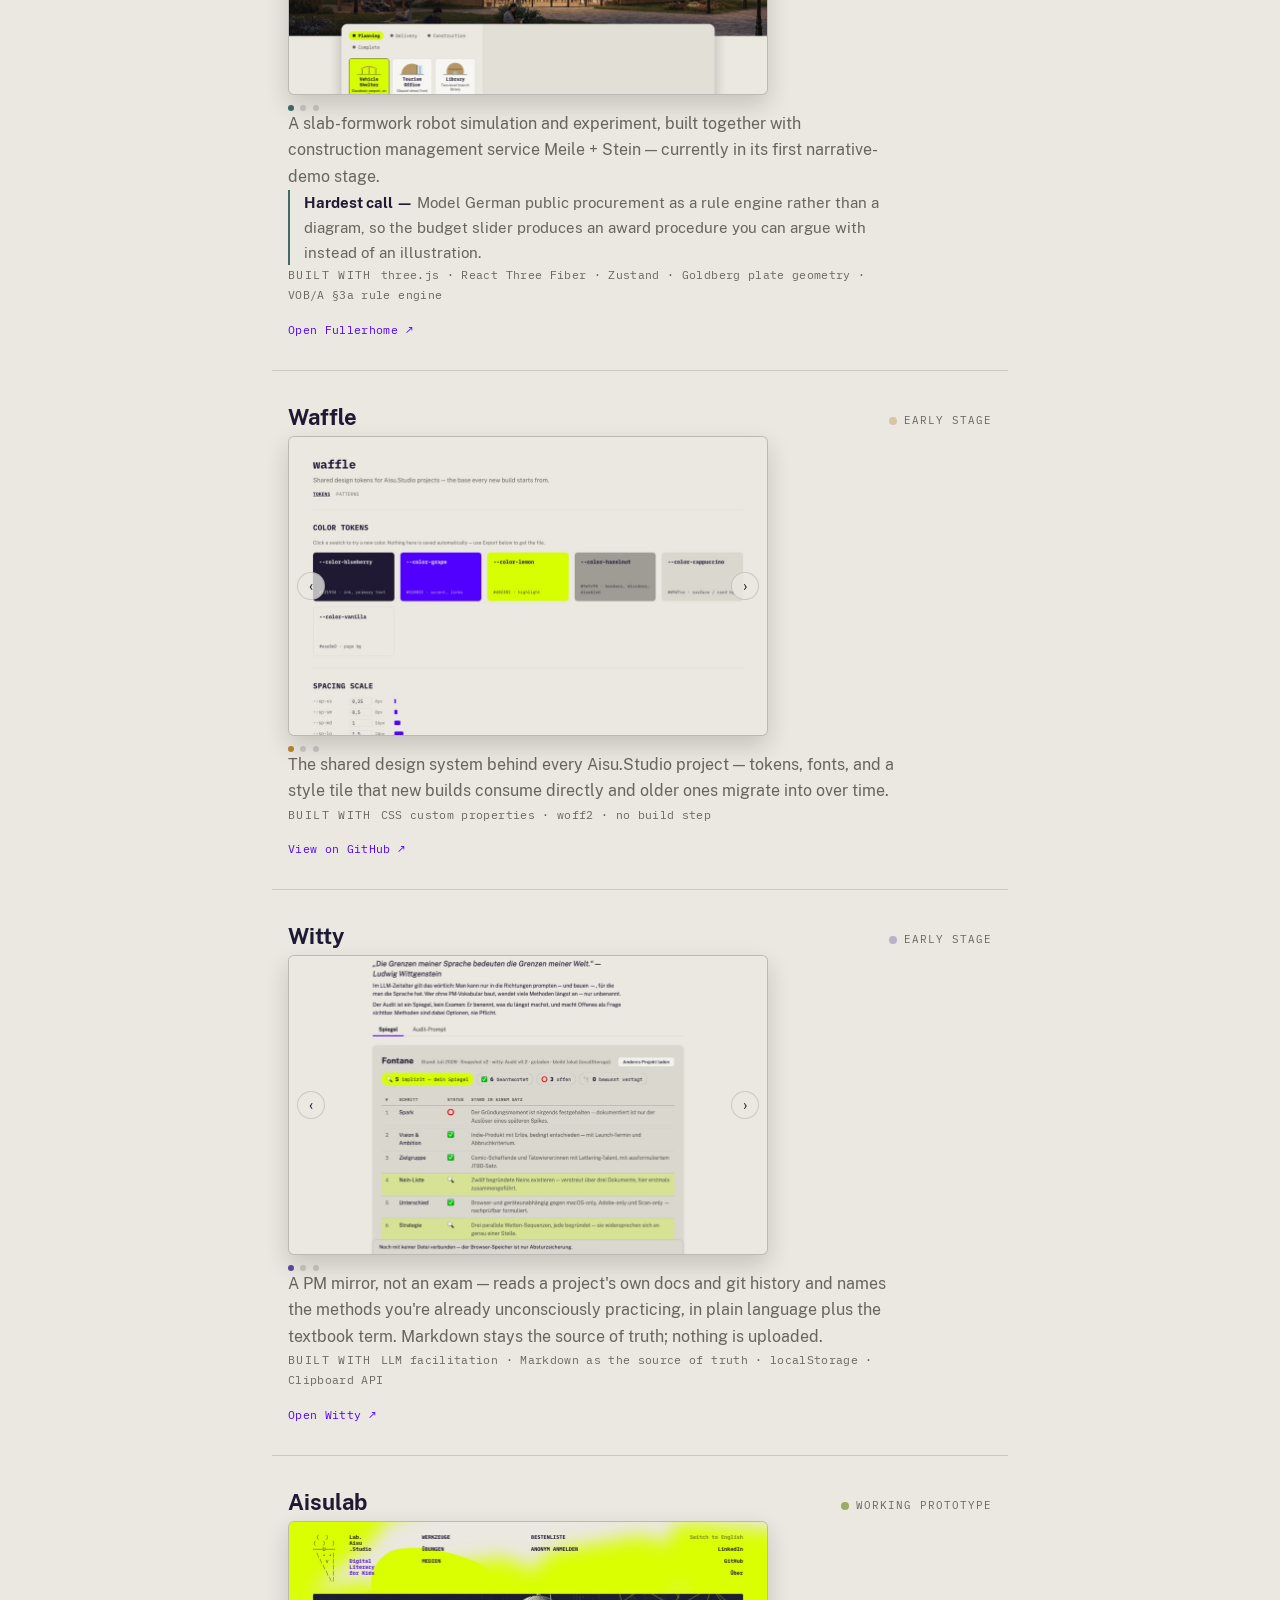
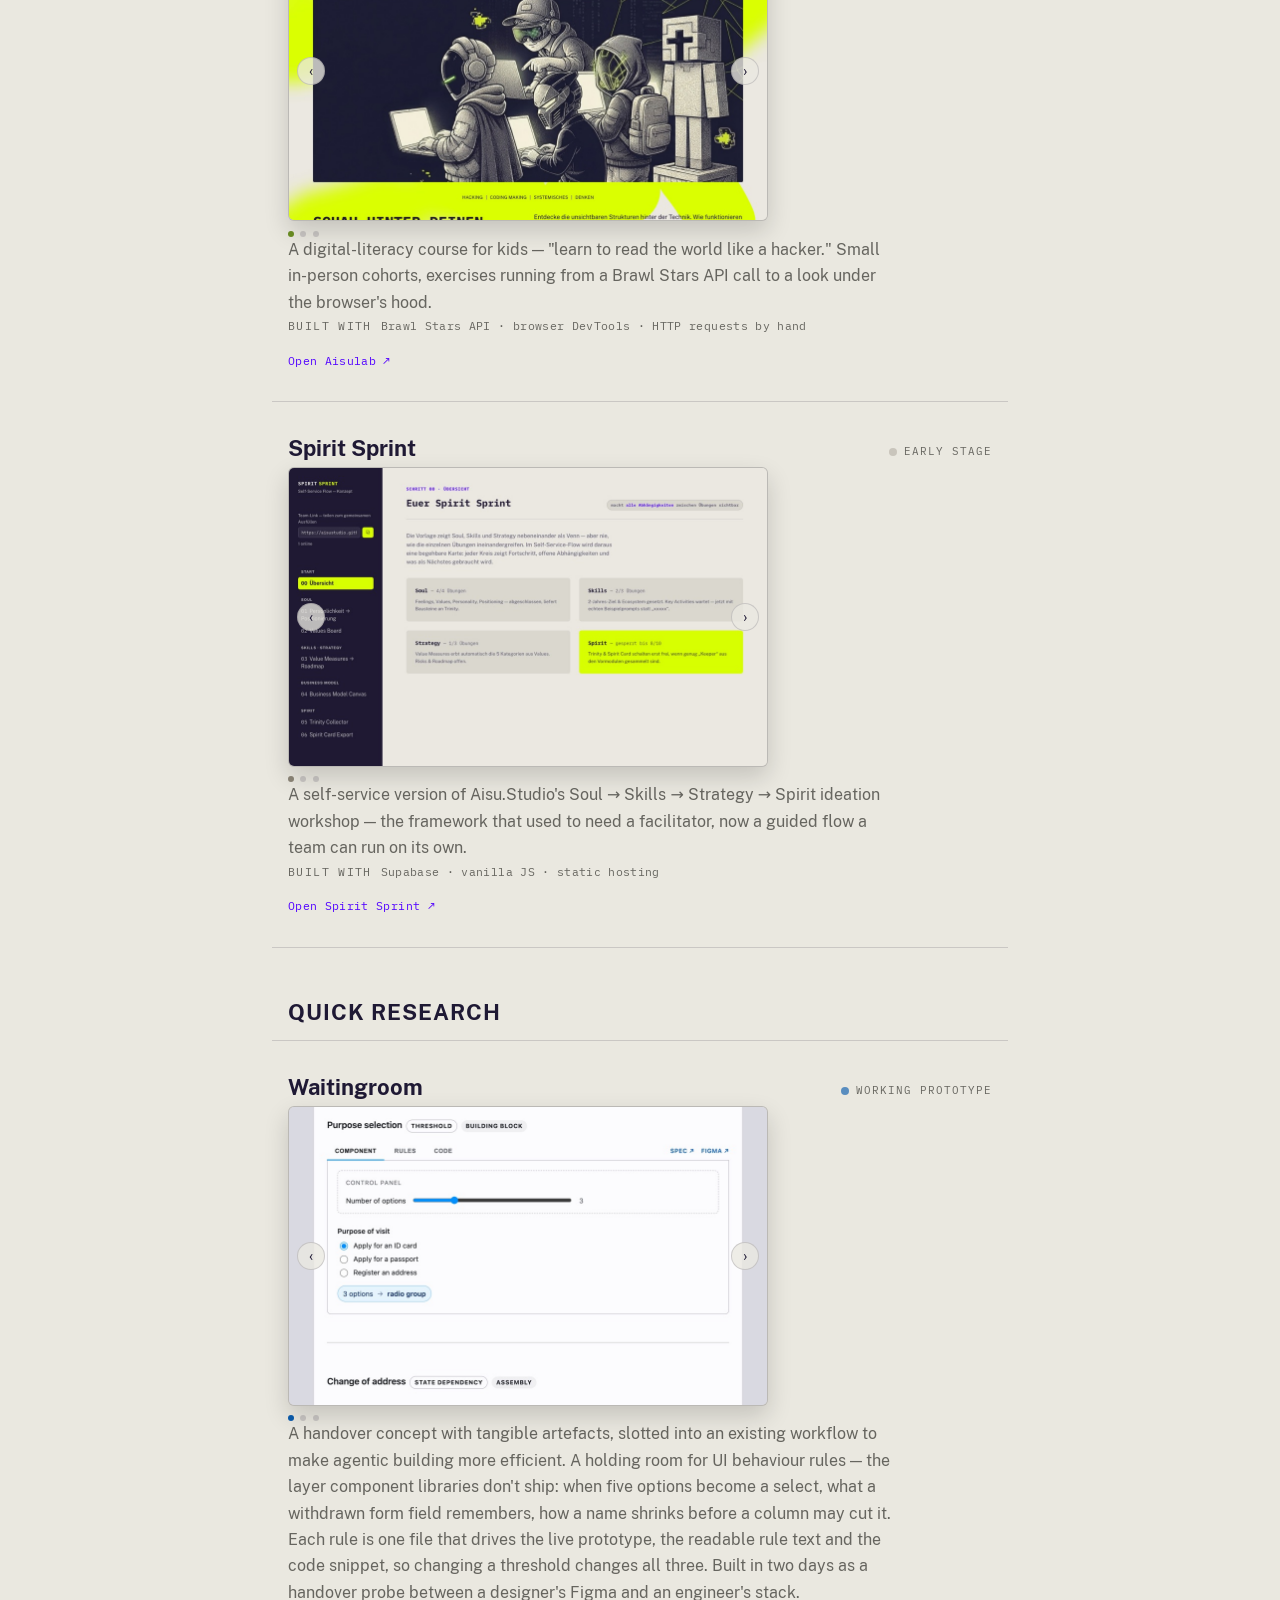
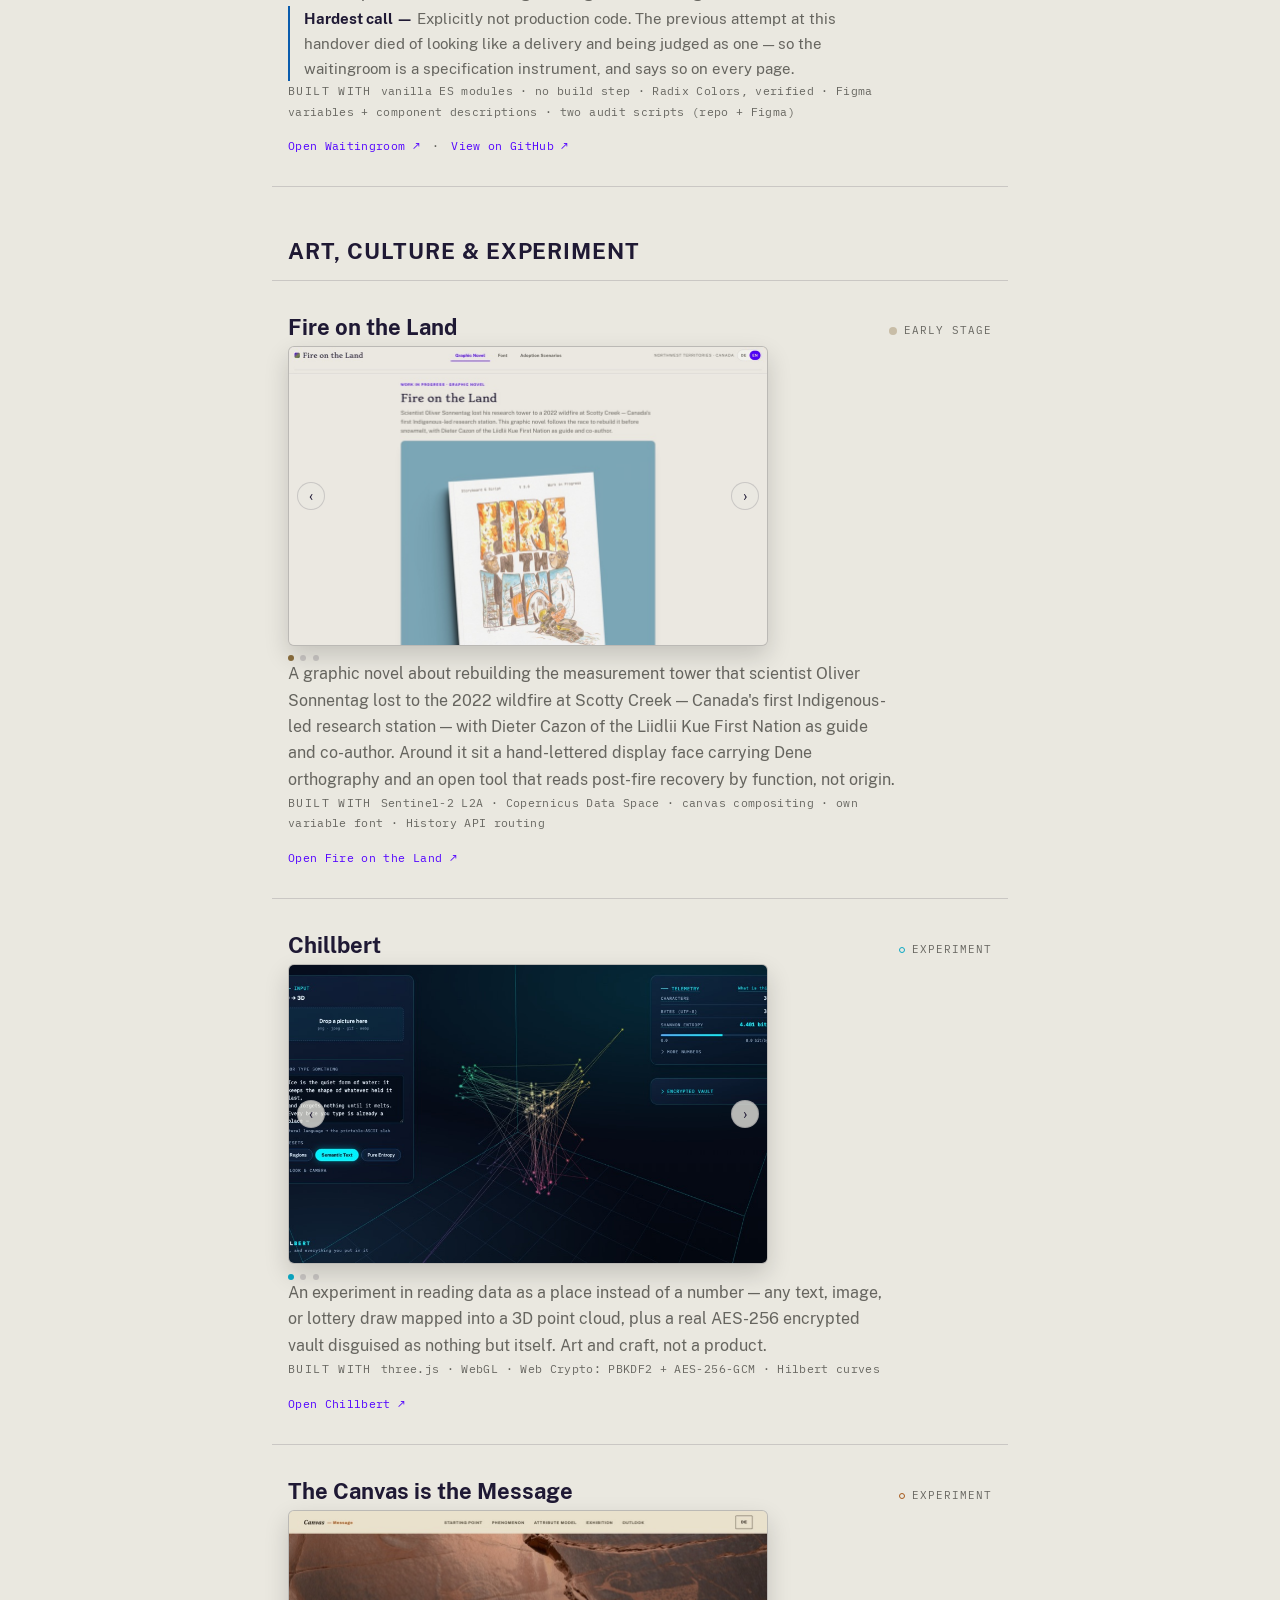
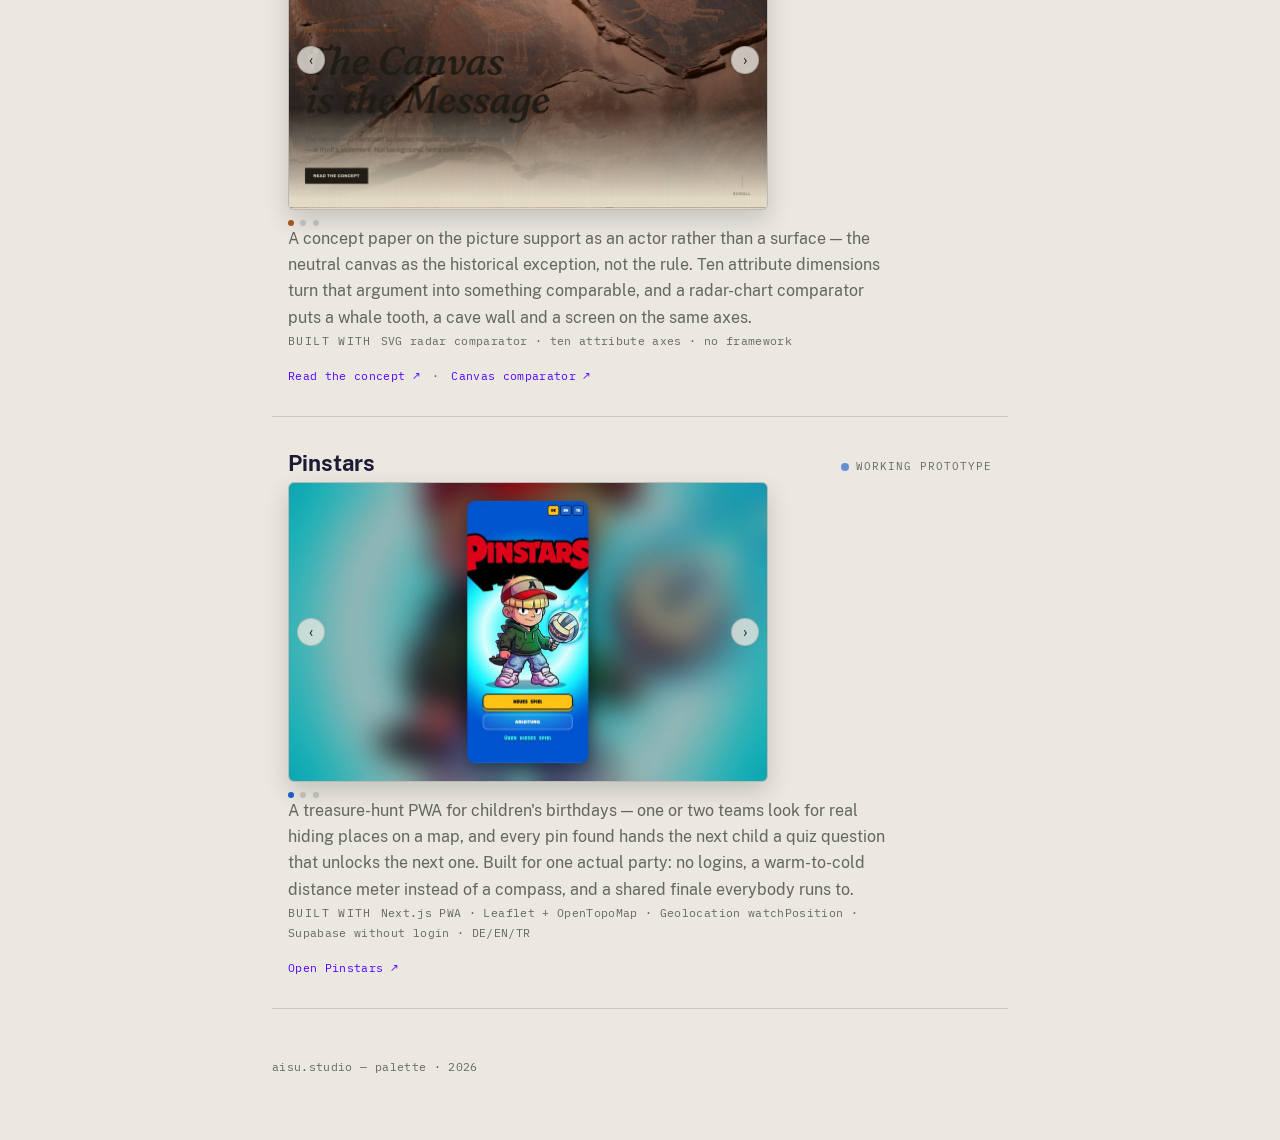
==== commit b7caa9f9: "Mark the current project in the nav with a strawberry pill Replaces the ink-and-underline active sta" ====
--- a/index.html
+++ b/index.html
@@ -139,7 +139,10 @@
   .site-nav nav {
     display: flex;
     flex-wrap: wrap;
-    gap: 0.5rem 1.5rem;
+    /* tighter than the old 0.5rem/1.5rem because every link now carries pill
+       padding of its own — the gap plus that padding lands back at the same
+       optical spacing between labels. */
+    gap: 0.25rem 0.6rem;
   }
 
   .logo-mark {
@@ -253,10 +256,16 @@
     h1 { animation: none; }
   }
 
+  /* every link carries the pill's padding and radius at all times, only the
+     fill is transparent — otherwise activating one would resize it and reflow
+     the whole nav on every scroll past a project boundary. */
   .swatch-link {
     text-decoration: none;
     color: color-mix(in srgb, var(--color-blueberry) 55%, transparent);
     border-bottom: 1px solid transparent;
+    padding: 0.2rem 0.5rem;
+    border-radius: 999px;
+    background: transparent;
   }
   .swatch-link:hover {
     color: var(--color-blueberry);
@@ -265,11 +274,20 @@
   .swatch-link:focus-visible { outline: 2px solid var(--color-grape); outline-offset: 3px; }
 
   /* the sticky nav also answers "where am I": the project currently under the
-     header keeps full ink and a solid rule. Colour and rule only — bolding a
-     mono face would change its width and reflow the whole nav mid-scroll. */
+     header wears a strawberry-2 pill. Fill and ink only — bolding a mono face
+     would change its width and reflow the whole nav mid-scroll.
+     Blueberry on strawberry-2 is 6.6:1, so these 10.5px labels clear AA.
+     Note this is a deliberate exception to the rule in tokens.css that flavor
+     ramps encode content and never style chrome. */
   .swatch-link[aria-current="location"] {
     color: var(--color-blueberry);
-    border-bottom-color: var(--color-blueberry);
+    background: var(--color-strawberry-2);
+    border-bottom-color: transparent;
+  }
+  /* the pill already marks it — don't add the hover underline on top */
+  .swatch-link[aria-current="location"]:hover {
+    color: var(--color-blueberry);
+    border-bottom-color: transparent;
   }
 
   .swatch-name {
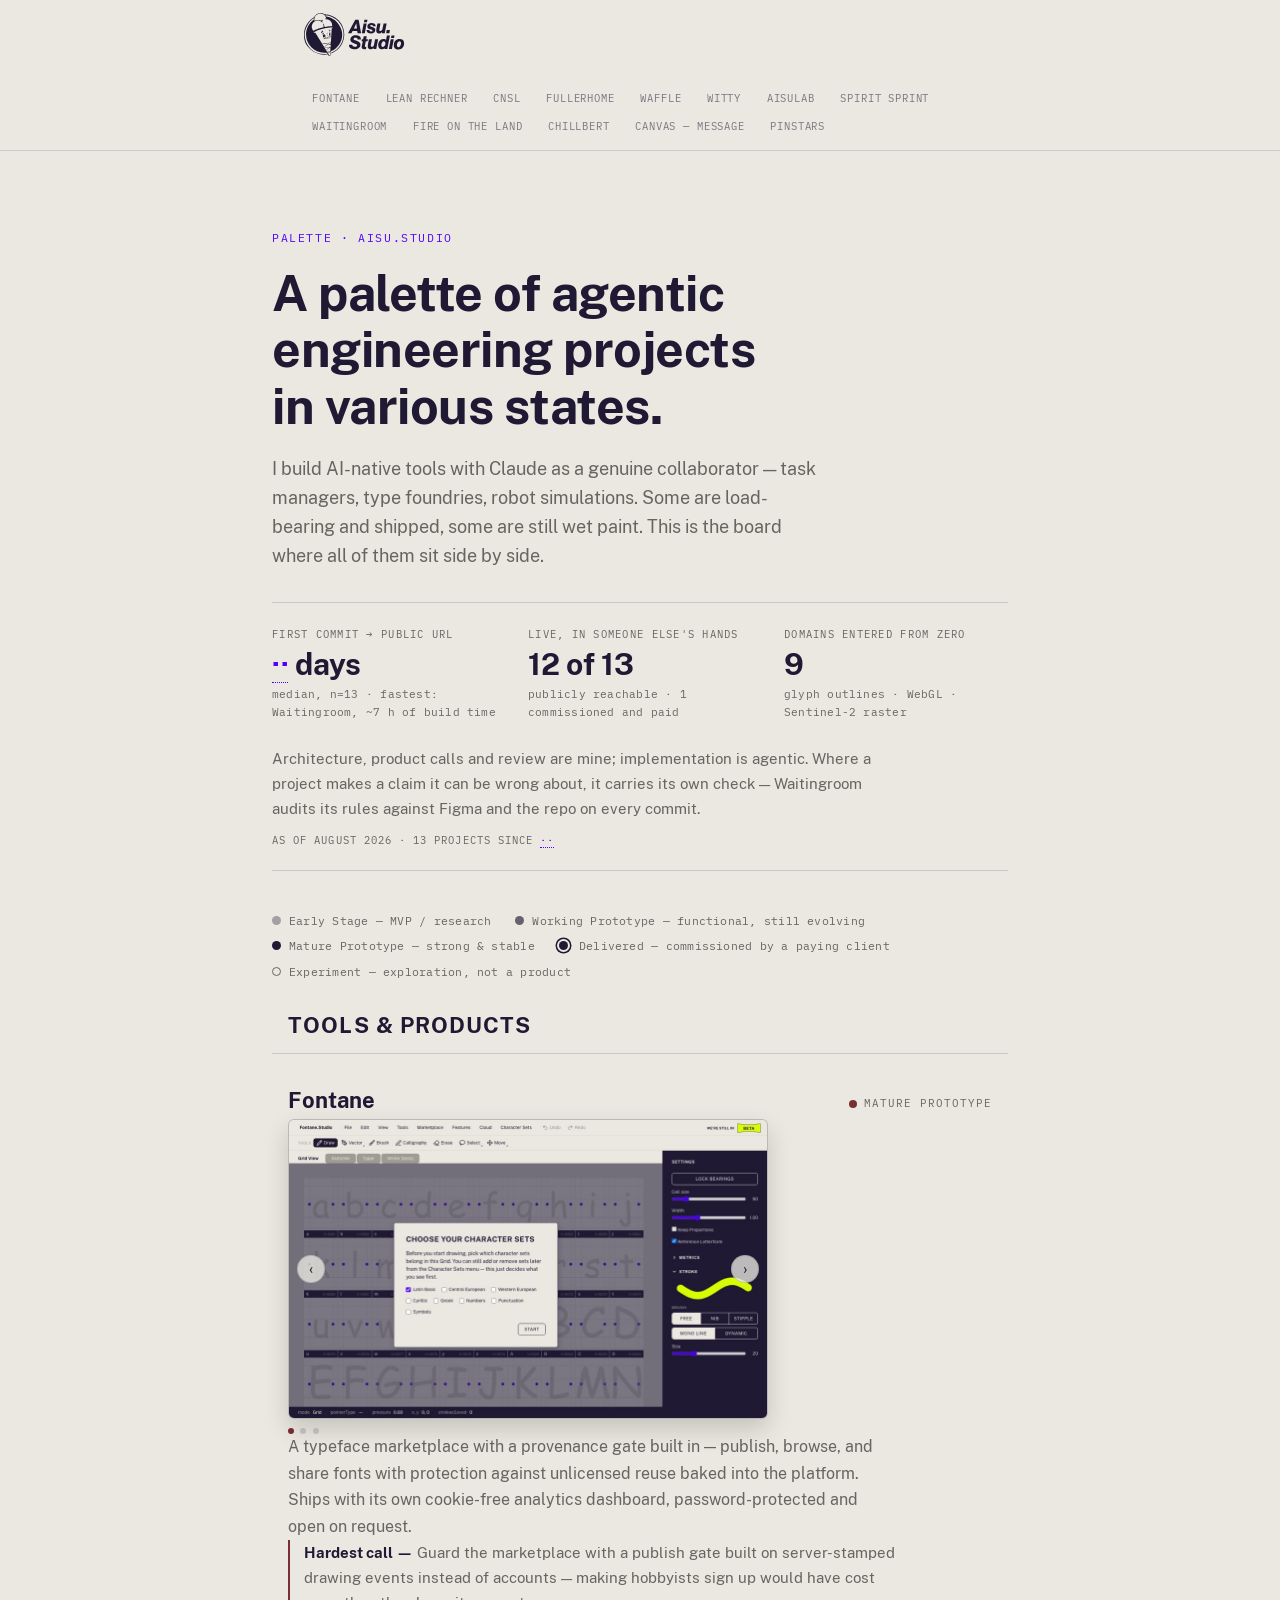
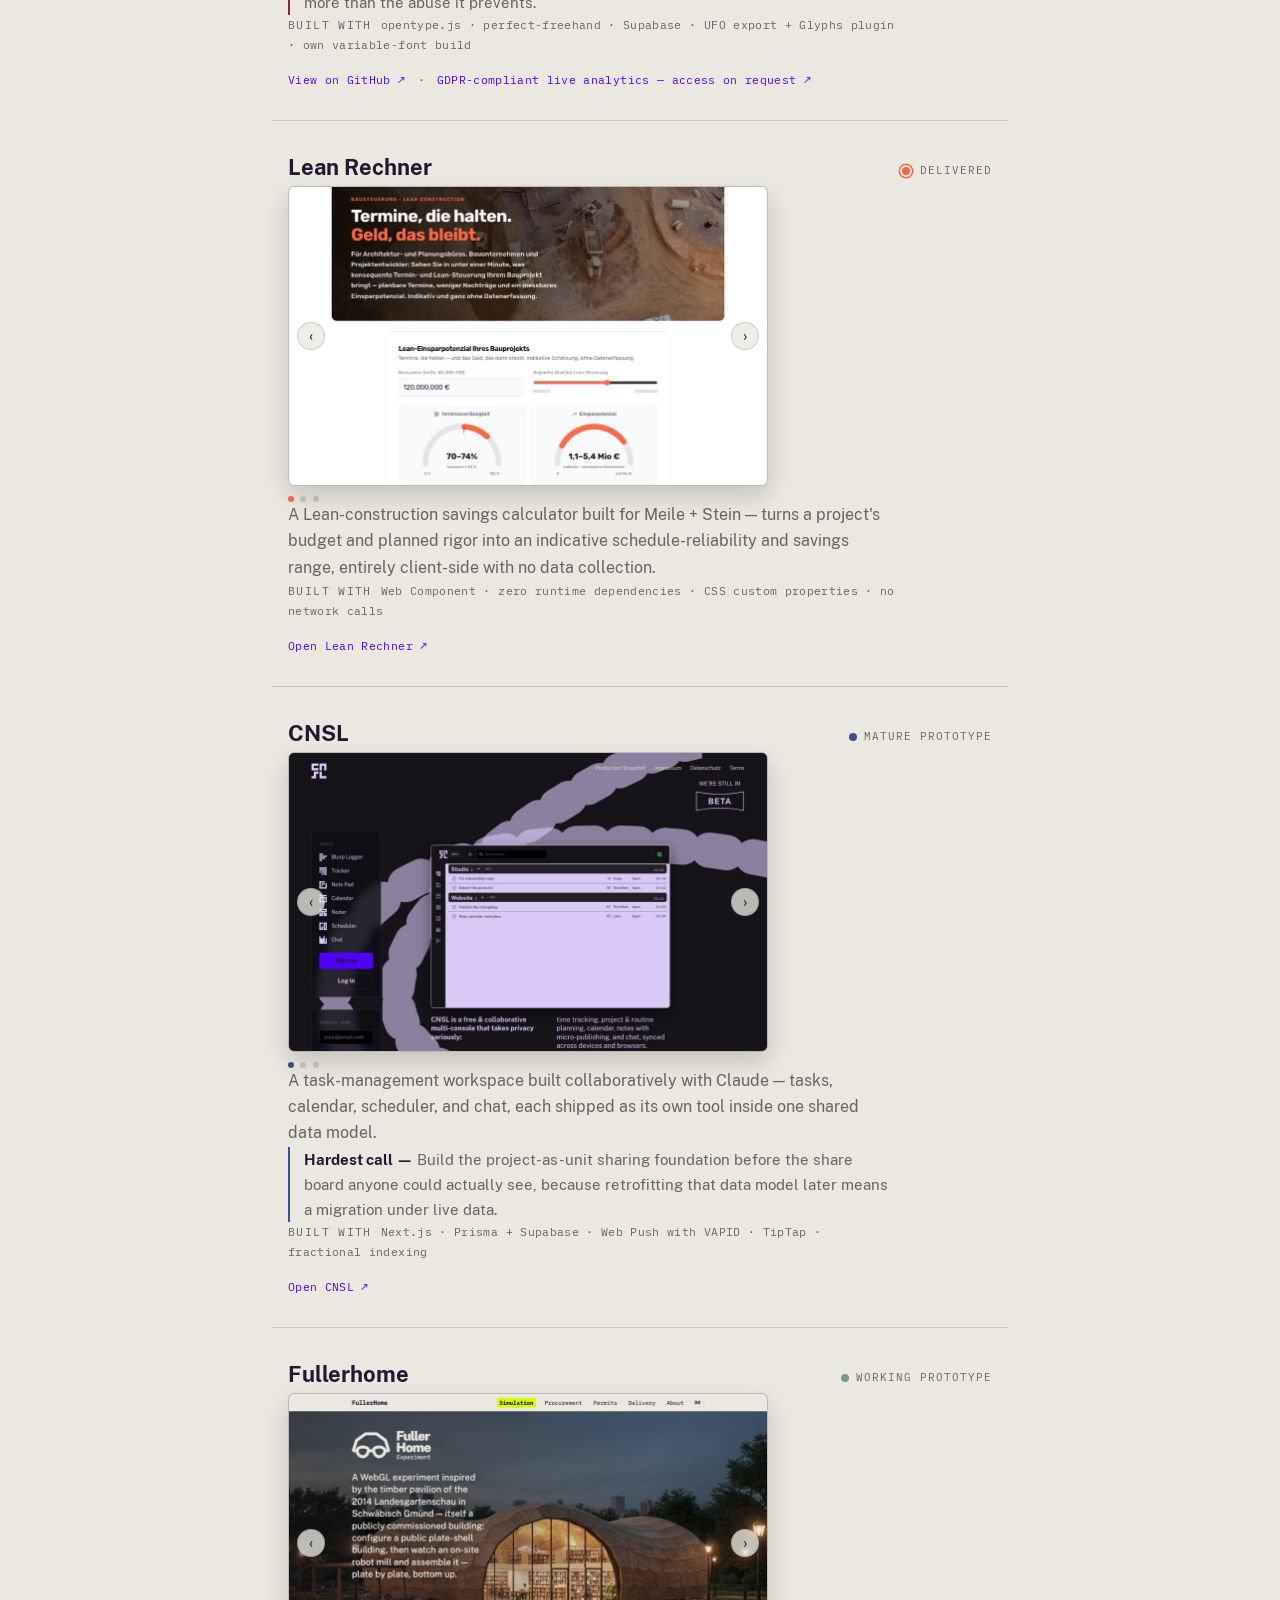
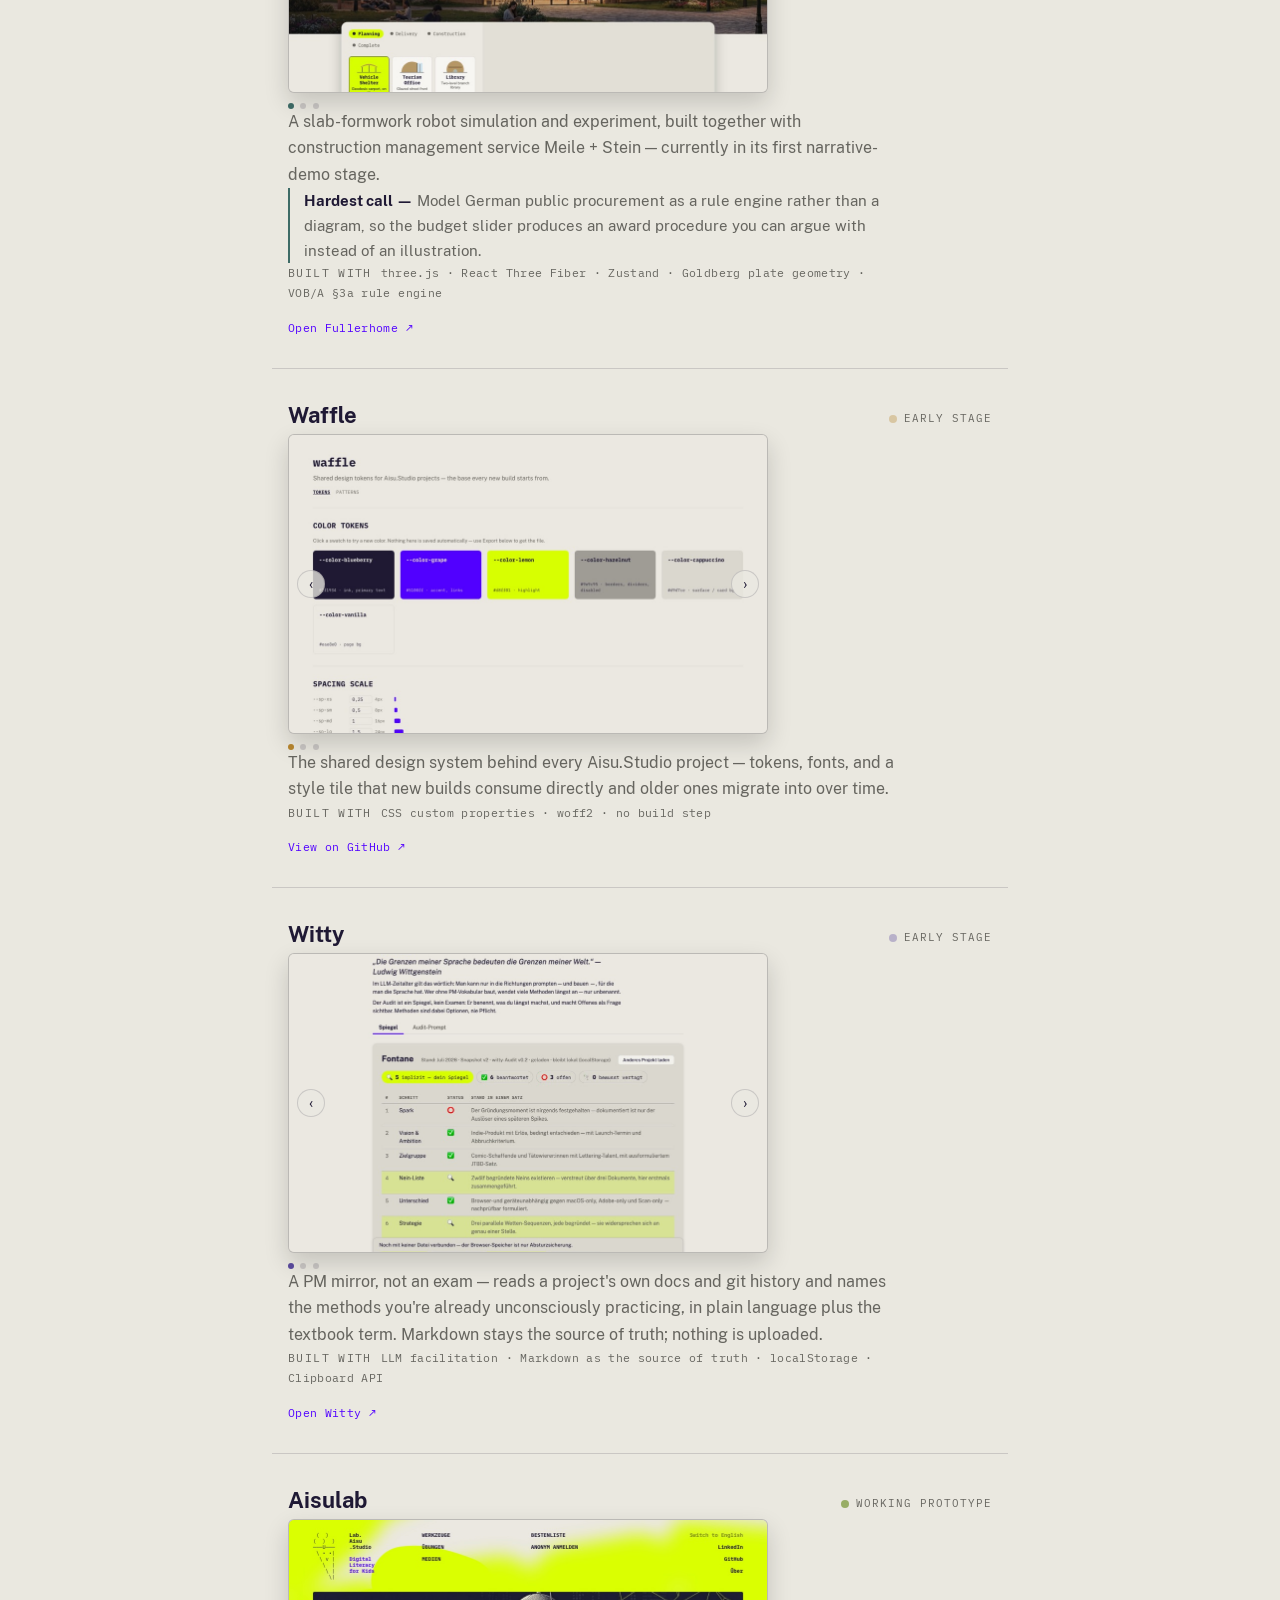
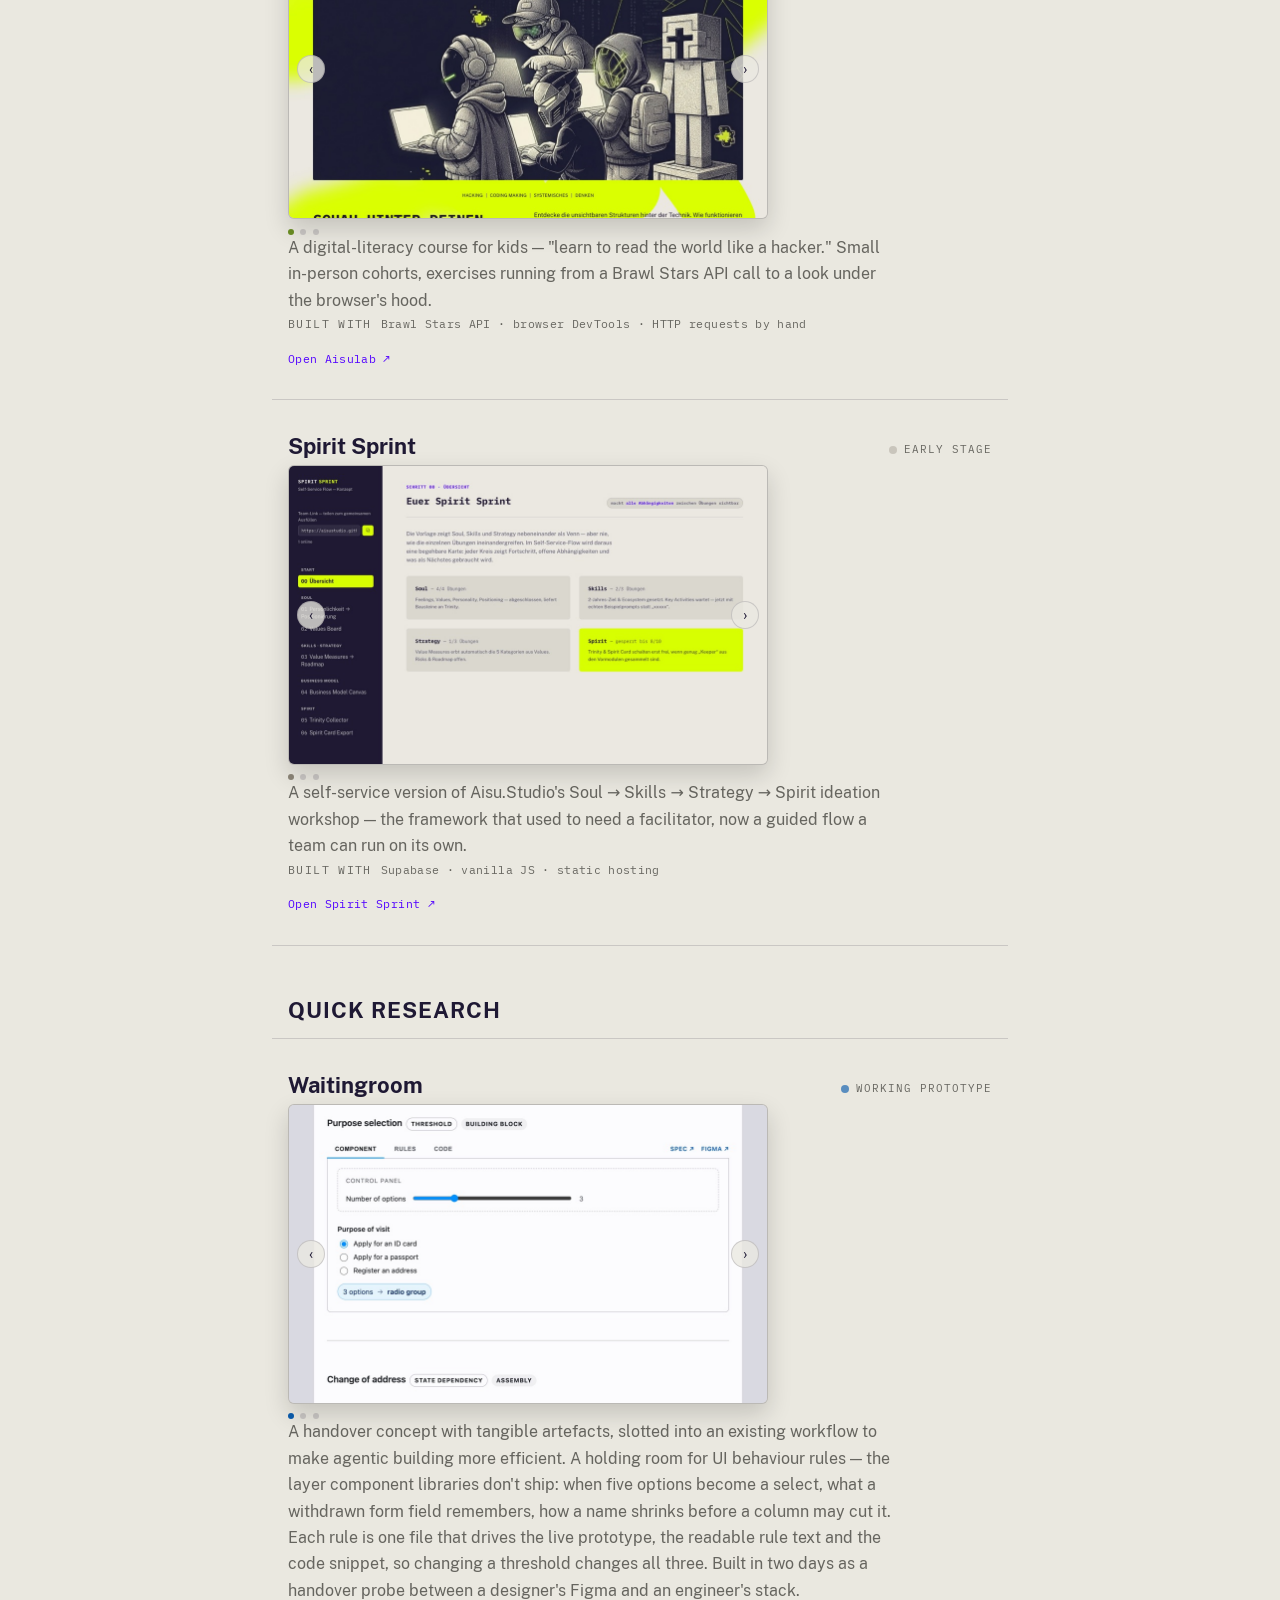
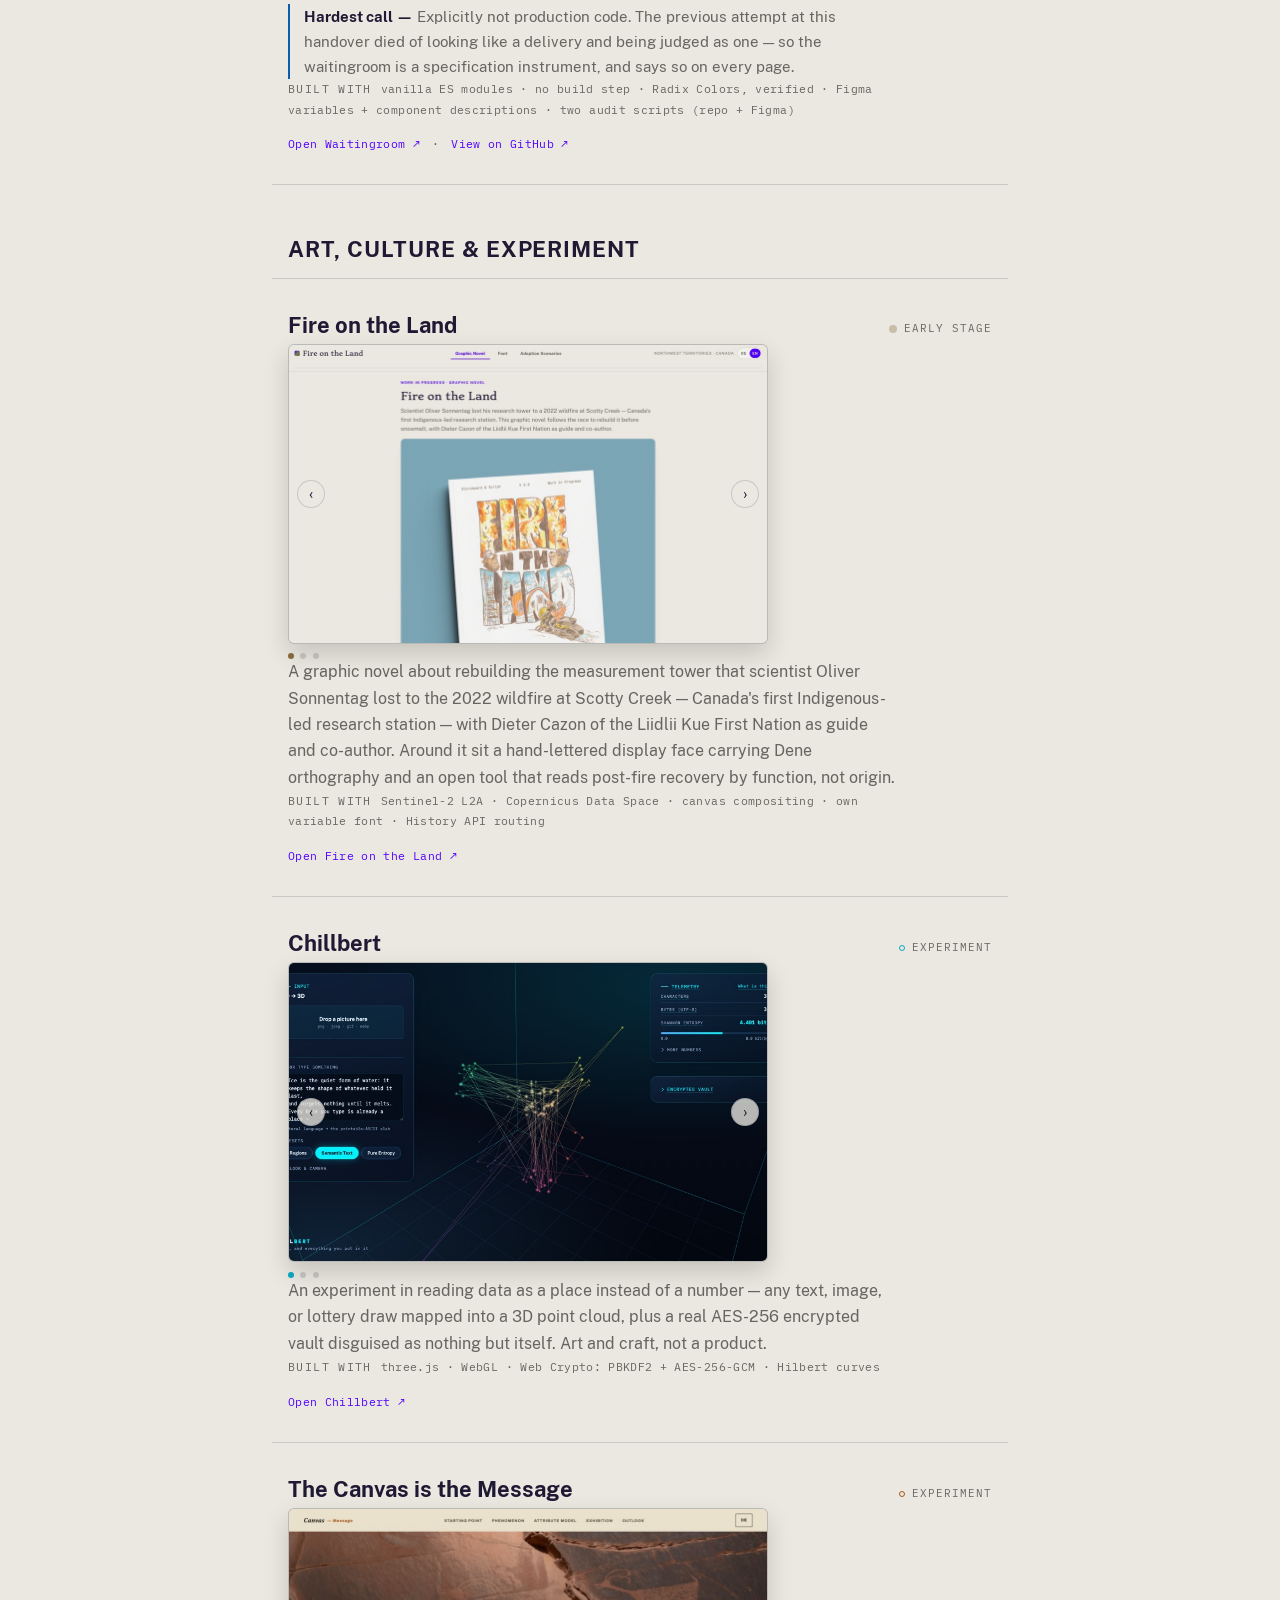
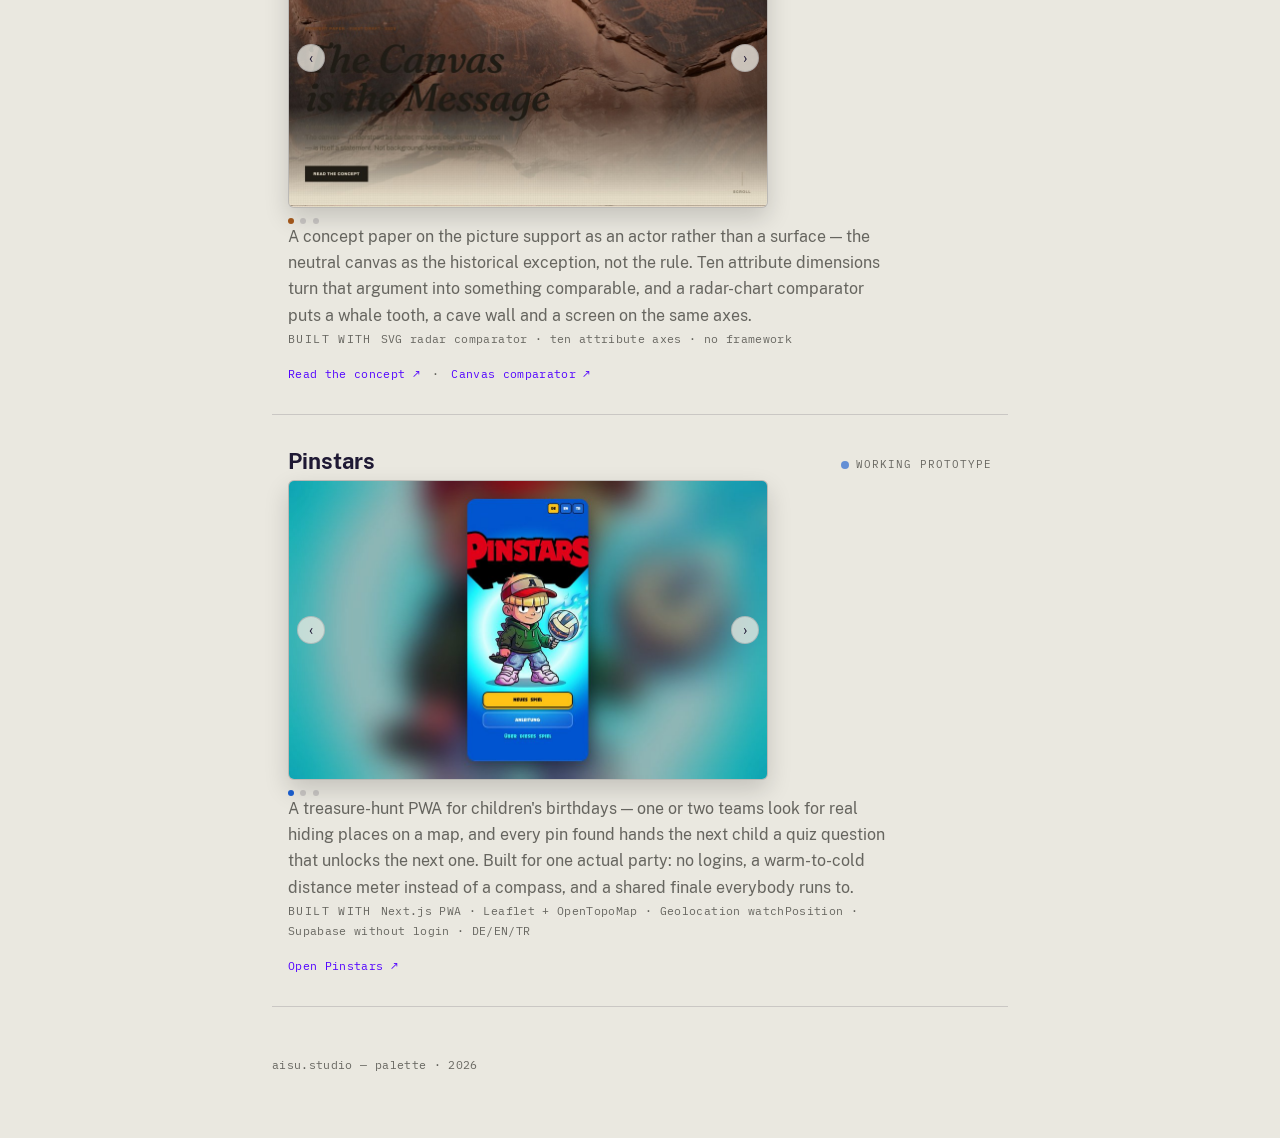
==== commit 02deae38: "Give hover the same pill in hazelnut The nav had two different shapes for two related states: a fill" ====
--- a/index.html
+++ b/index.html
@@ -262,14 +262,19 @@
   .swatch-link {
     text-decoration: none;
     color: color-mix(in srgb, var(--color-blueberry) 55%, transparent);
-    border-bottom: 1px solid transparent;
     padding: 0.2rem 0.5rem;
     border-radius: 999px;
     background: transparent;
-  }
+    transition: background 0.15s ease, color 0.15s ease;
+  }
+  /* hover and current wear the same pill and differ only in fill, so the shape
+     means "a project" and the colour means which state it is in.
+     Blueberry on hazelnut is 6.13:1. (Hazelnut is only safe as a fill here —
+     as text on vanilla it is 2.6:1, which is why tokens.css darkens it for
+     --color-muted.) */
   .swatch-link:hover {
     color: var(--color-blueberry);
-    border-bottom-color: color-mix(in srgb, var(--color-blueberry) 30%, transparent);
+    background: var(--color-hazelnut);
   }
   .swatch-link:focus-visible { outline: 2px solid var(--color-grape); outline-offset: 3px; }
 
@@ -282,12 +287,11 @@
   .swatch-link[aria-current="location"] {
     color: var(--color-blueberry);
     background: var(--color-strawberry-2);
-    border-bottom-color: transparent;
-  }
-  /* the pill already marks it — don't add the hover underline on top */
+  }
+  /* where you are outranks where the pointer is: hovering the current project
+     must not repaint it as an ordinary hover target */
   .swatch-link[aria-current="location"]:hover {
-    color: var(--color-blueberry);
-    border-bottom-color: transparent;
+    background: var(--color-strawberry-2);
   }
 
   .swatch-name {
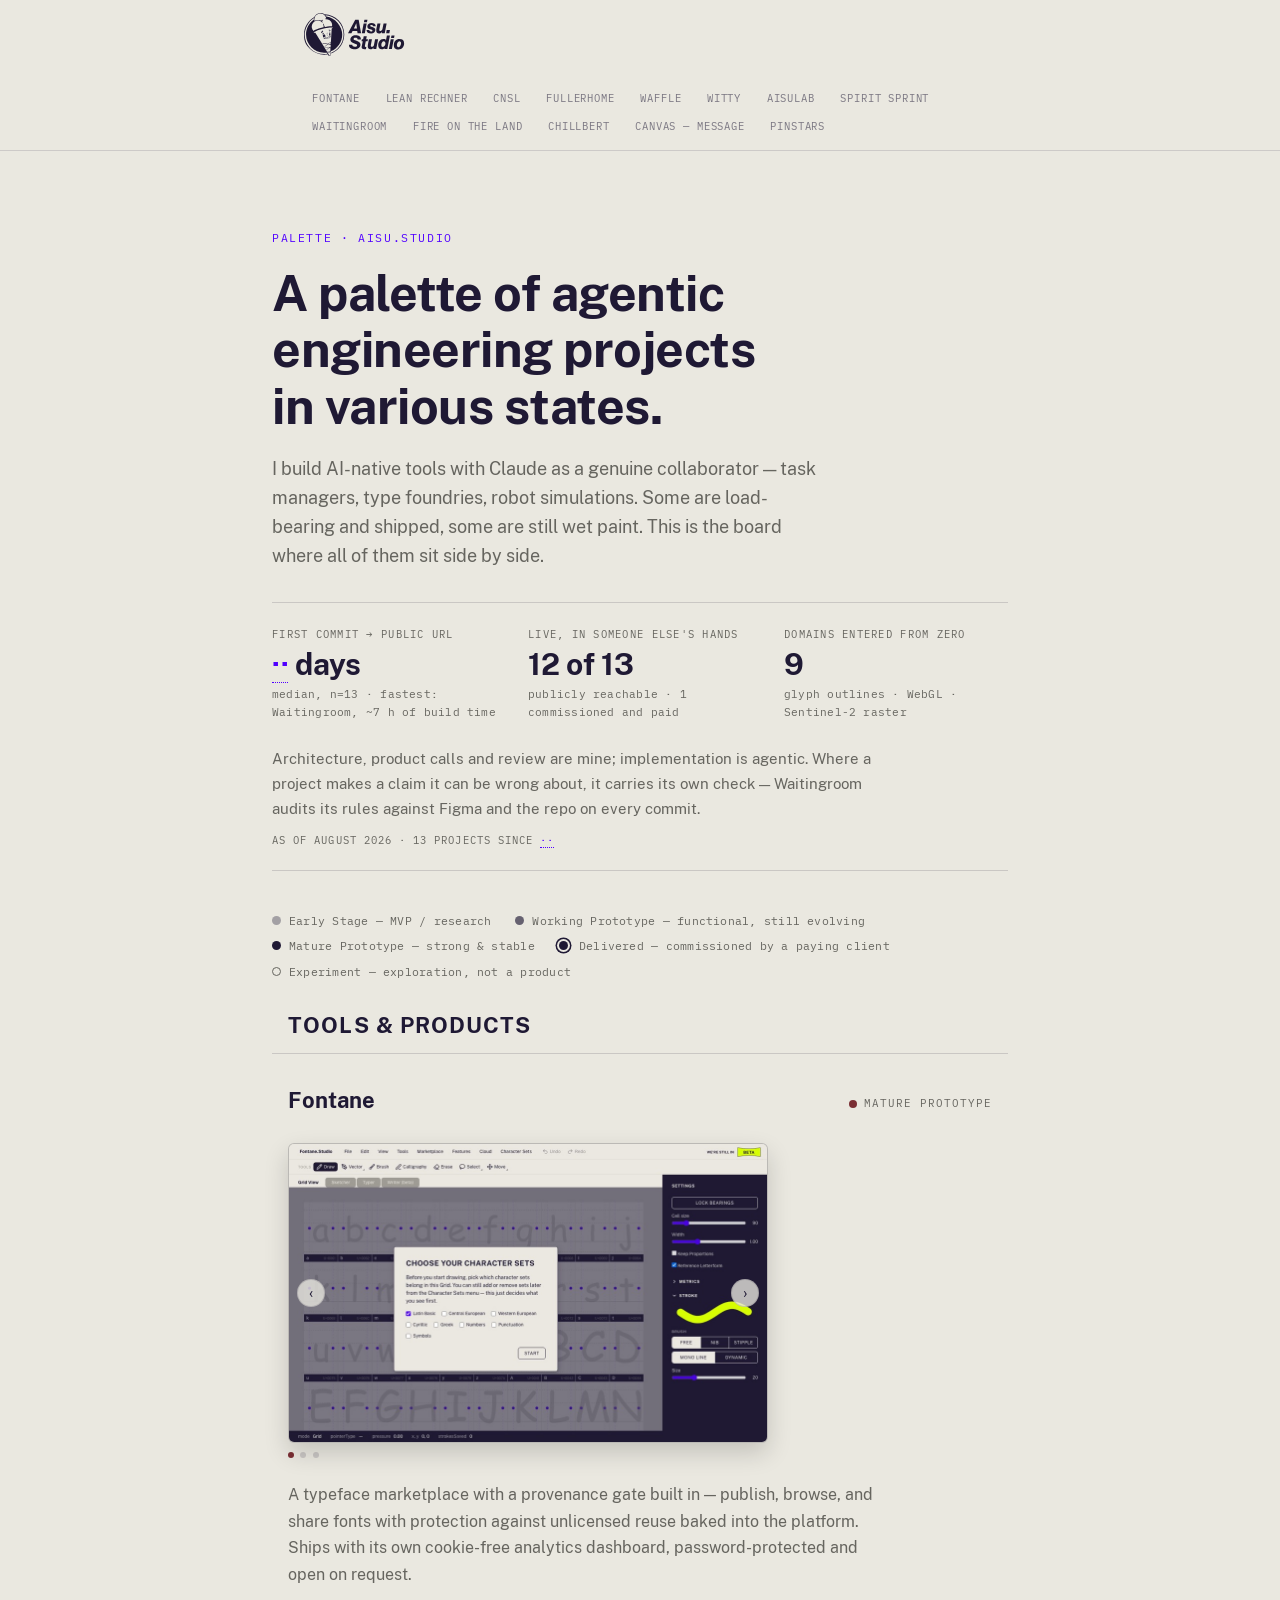
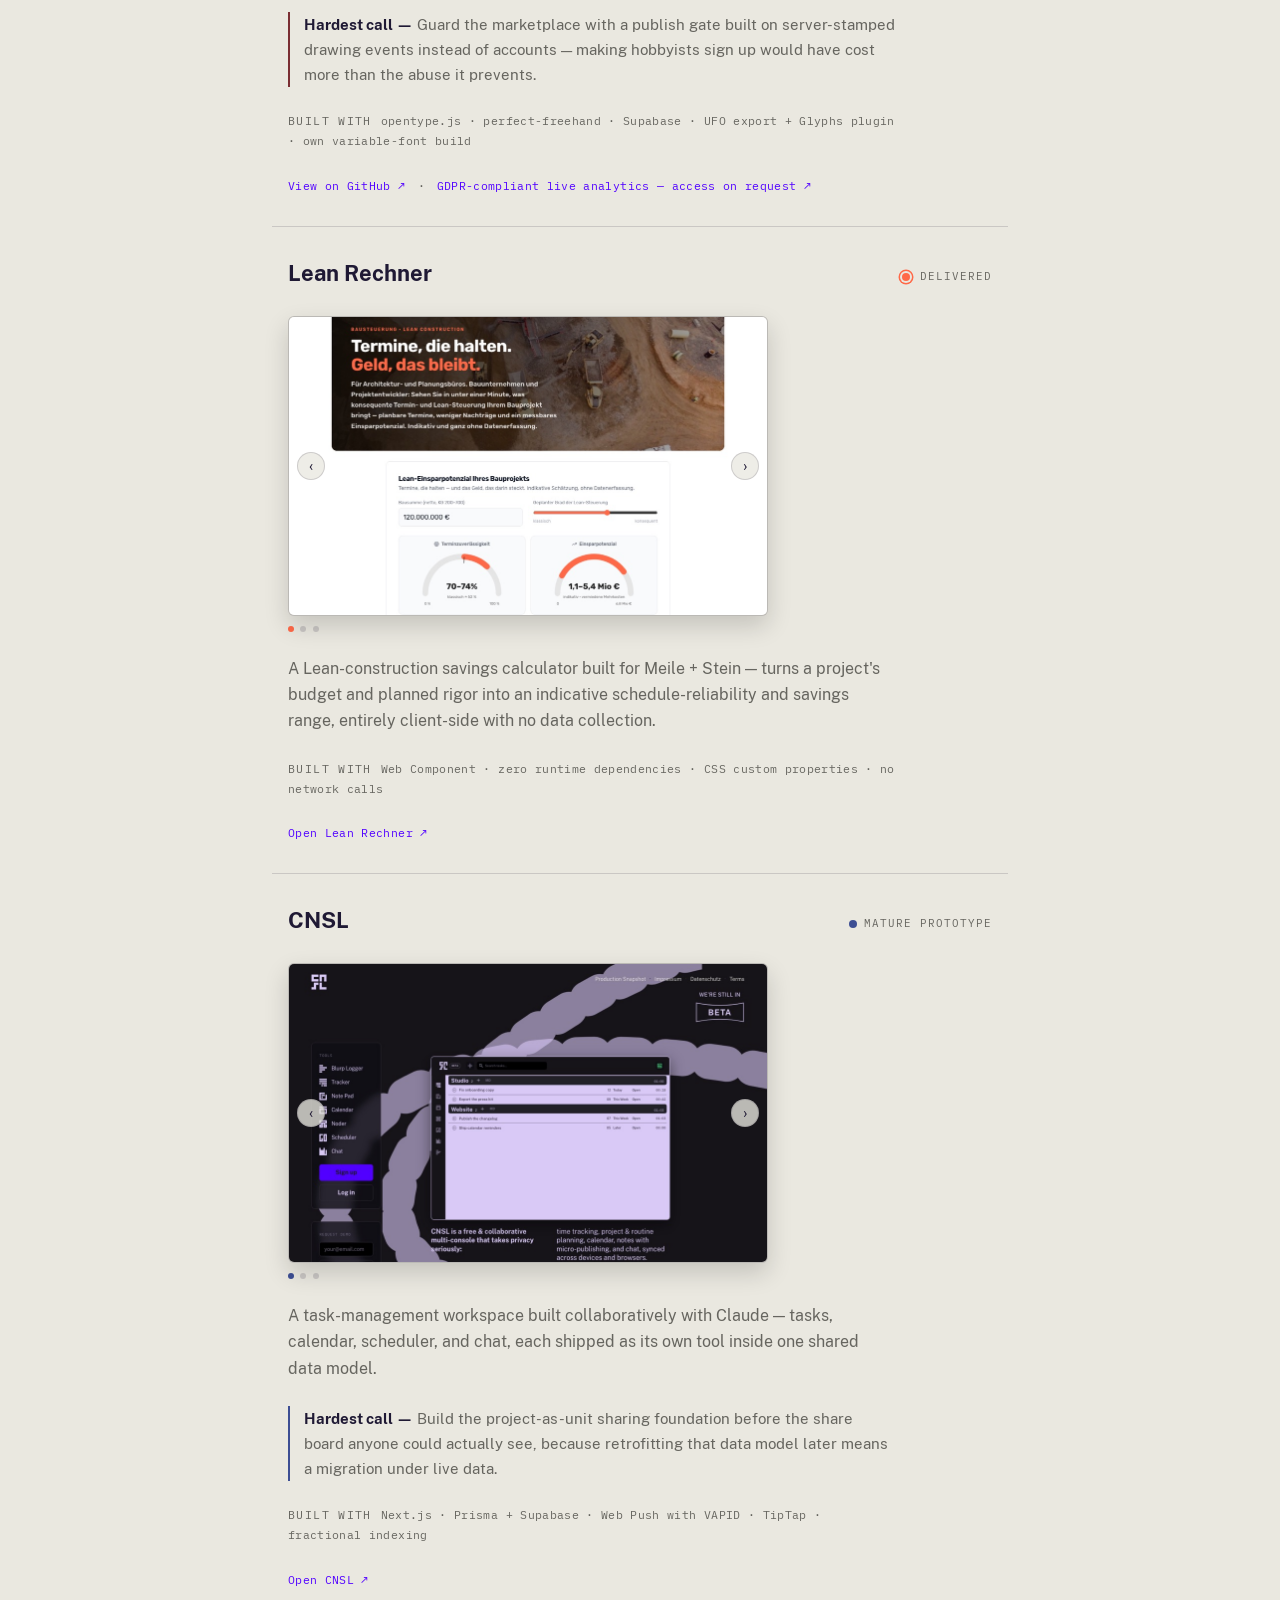
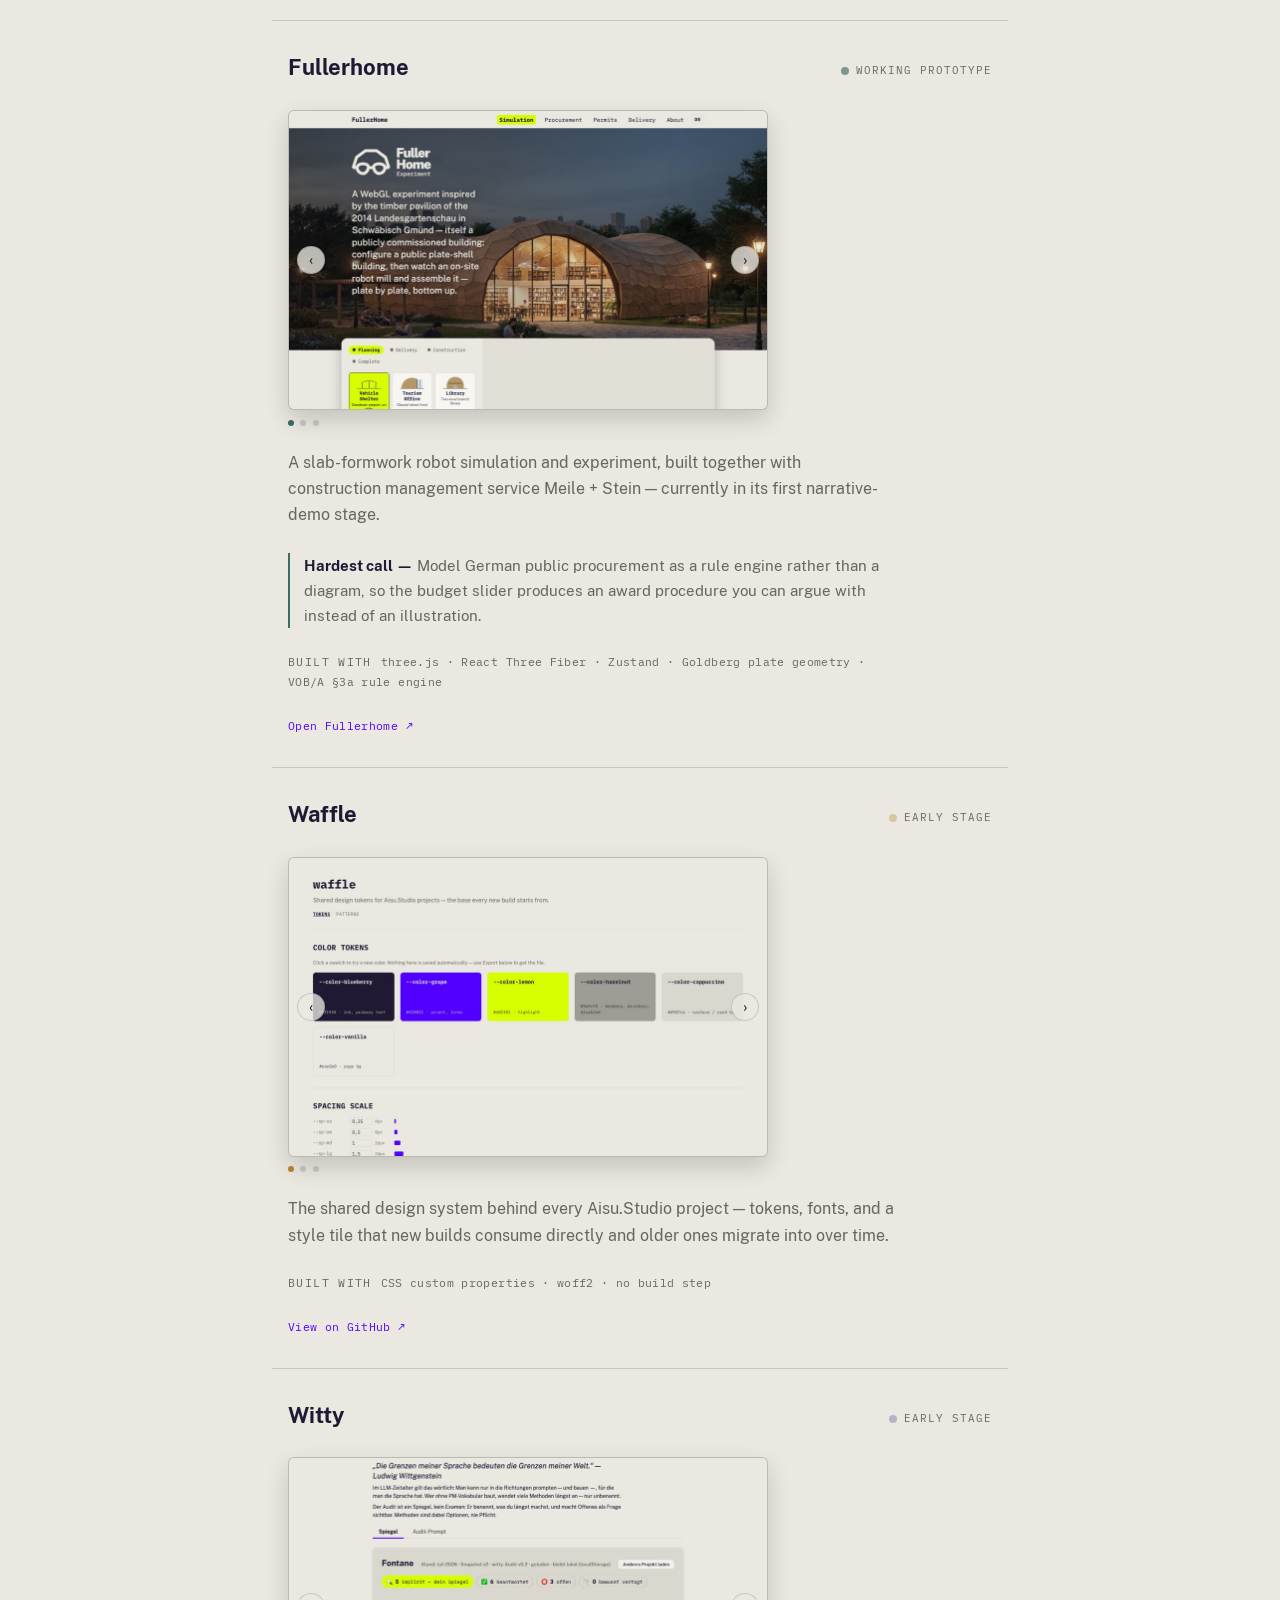
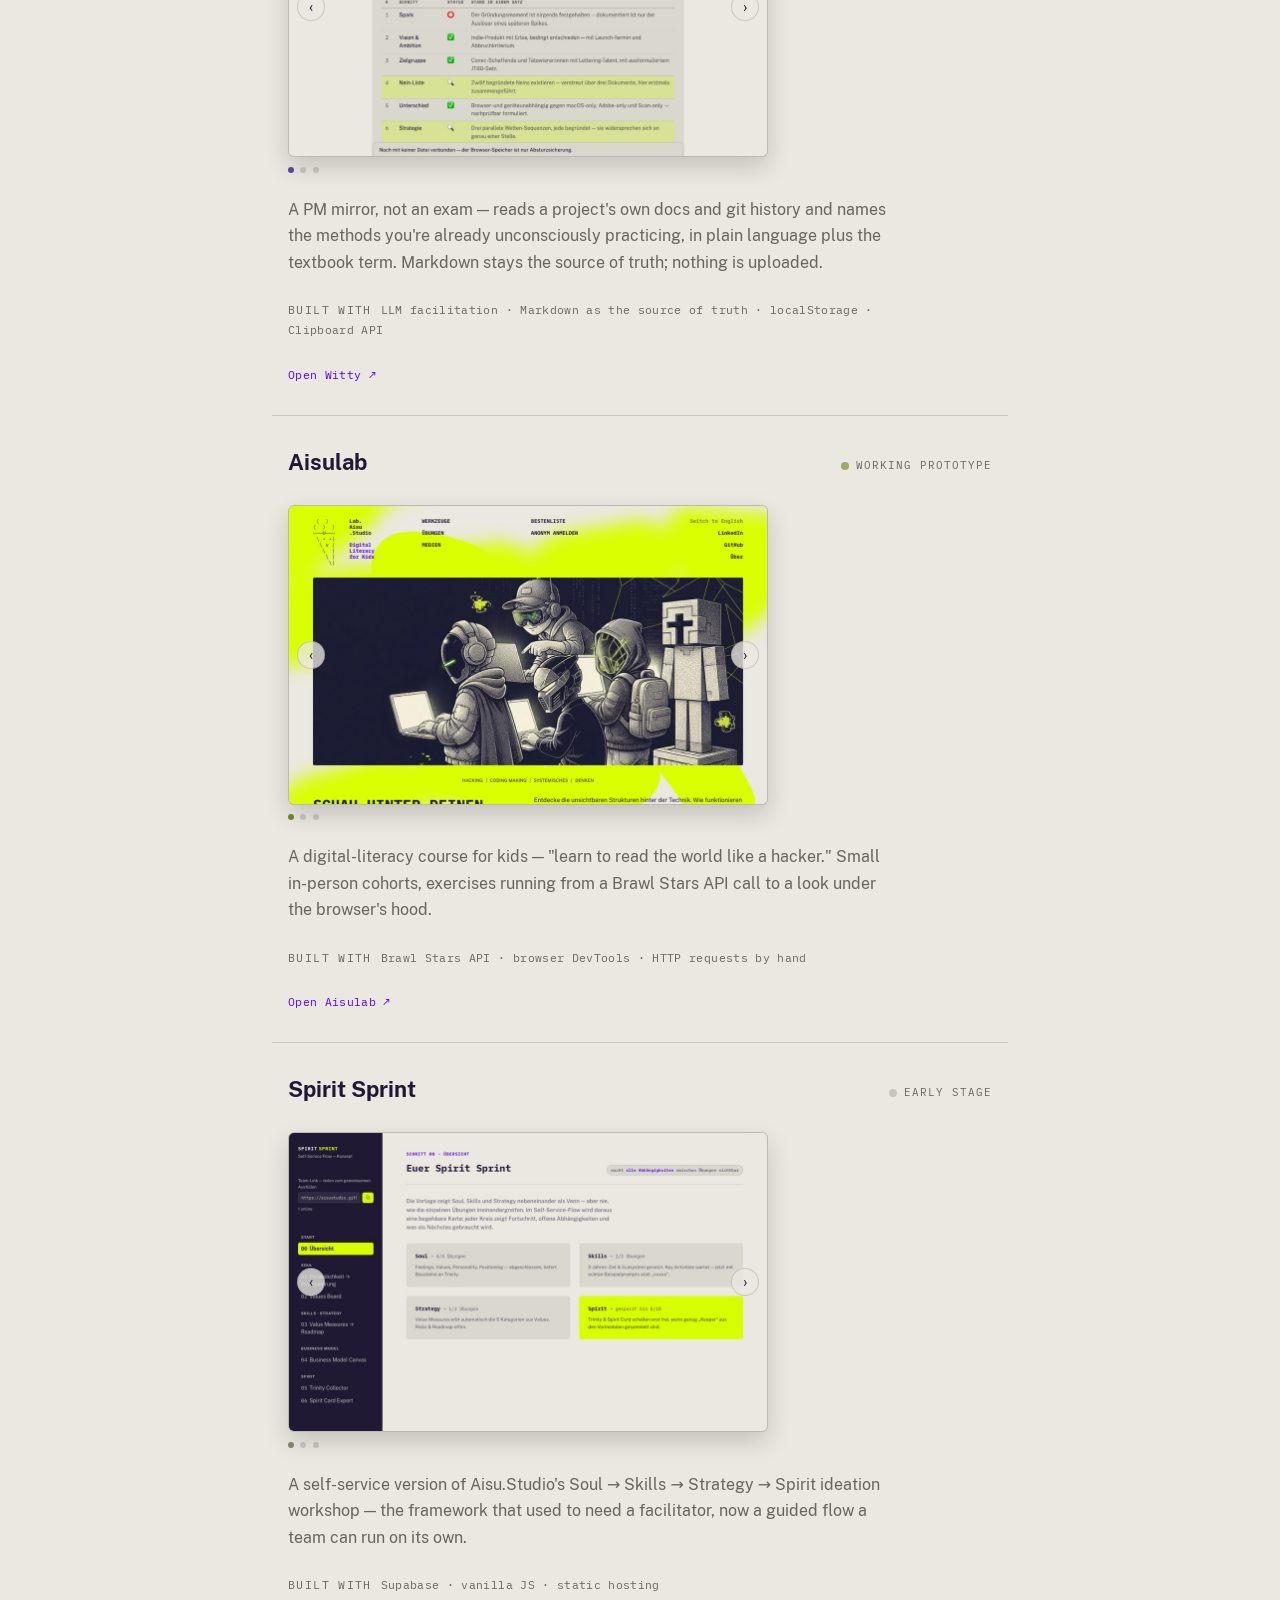
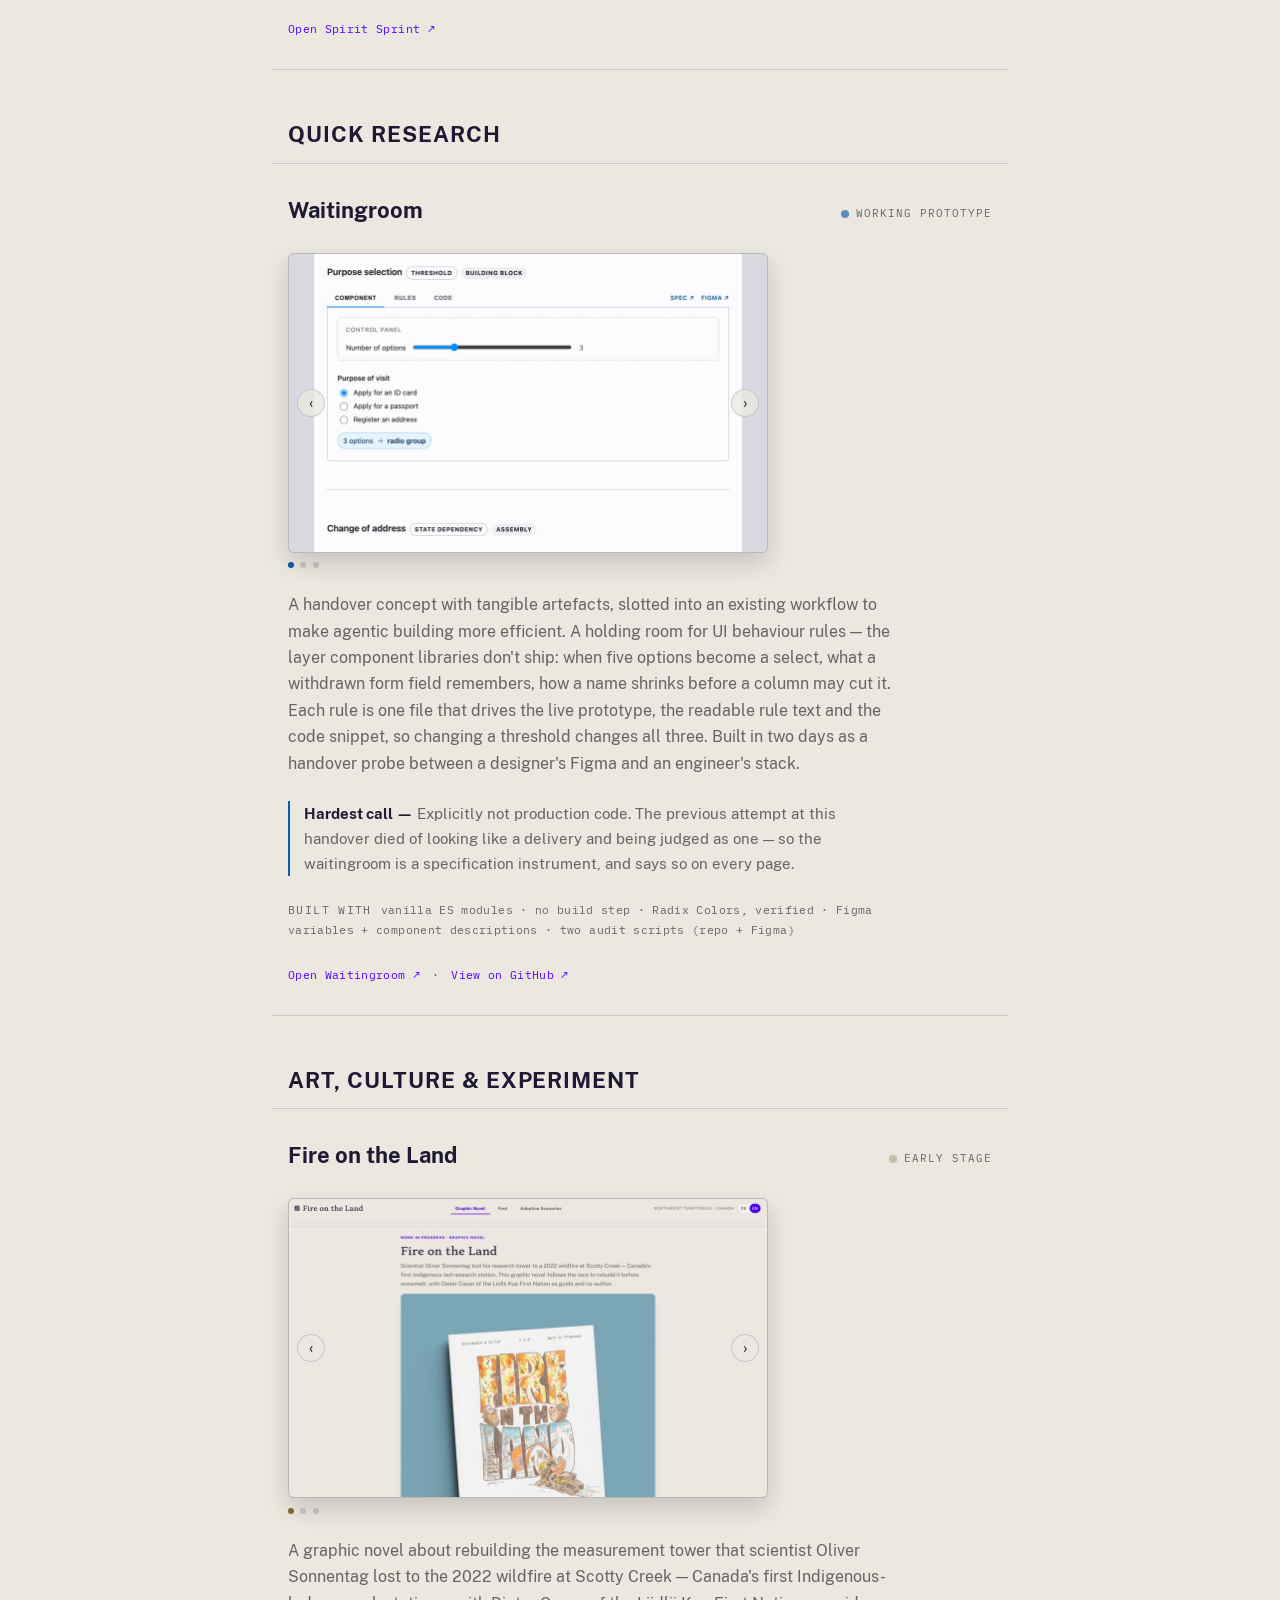
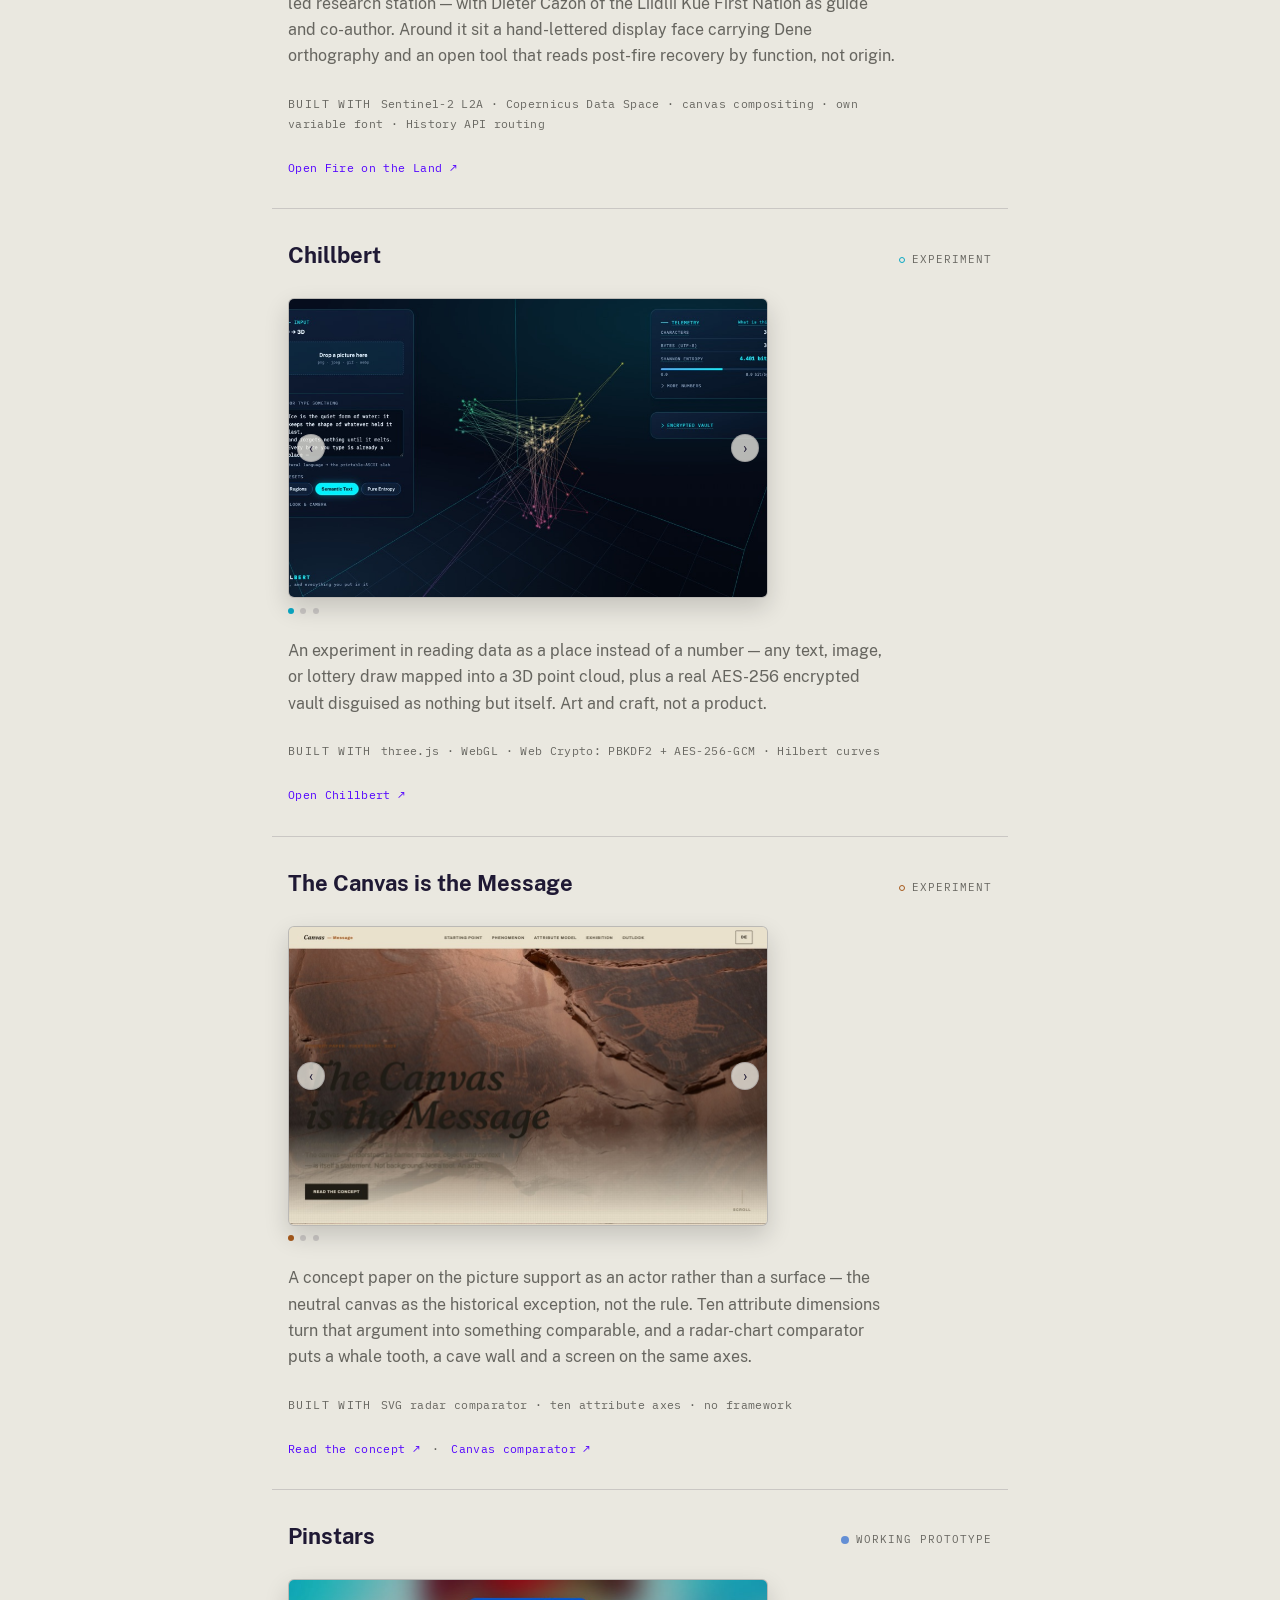
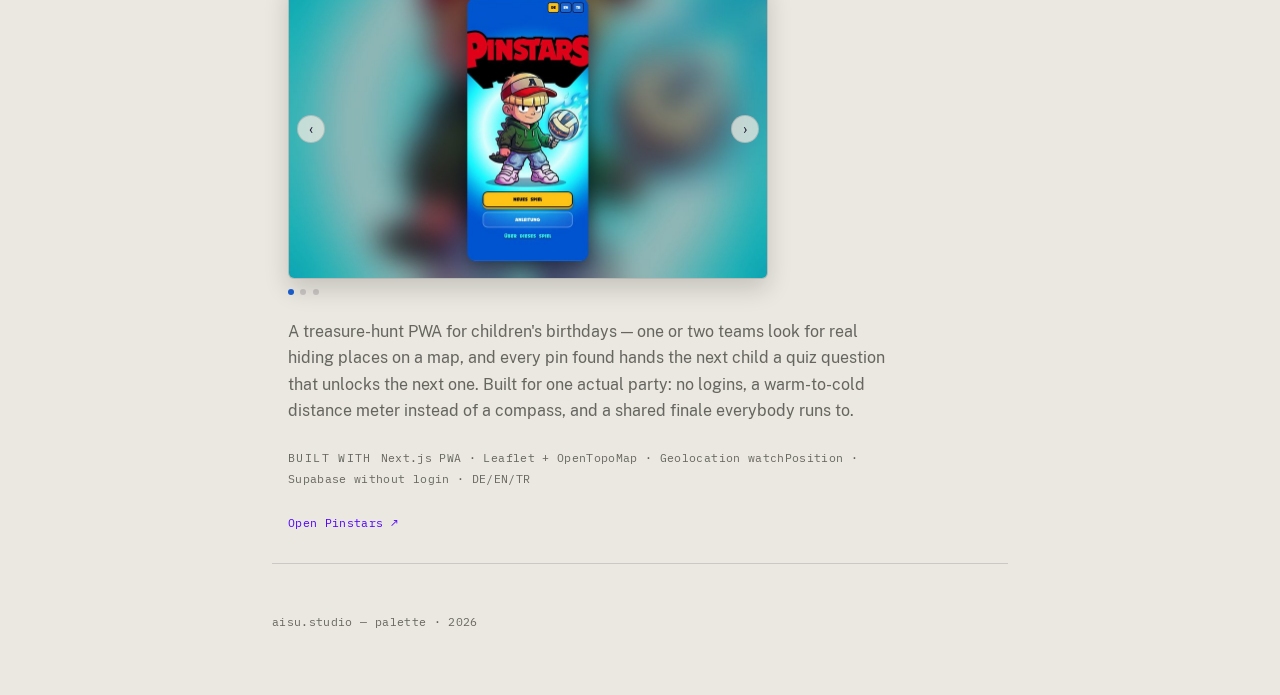
==== commit 09e36a15: "Actually apply the row rhythm, and widen it to a blank line The earlier rhythm rule never took effec" ====
--- a/index.html
+++ b/index.html
@@ -268,13 +268,15 @@
     transition: background 0.15s ease, color 0.15s ease;
   }
   /* hover and current wear the same pill and differ only in fill, so the shape
-     means "a project" and the colour means which state it is in.
-     Blueberry on hazelnut is 6.13:1. (Hazelnut is only safe as a fill here —
-     as text on vanilla it is 2.6:1, which is why tokens.css darkens it for
-     --color-muted.) */
+     means "a project" and the colour means which state it is in. Cappuccino is
+     the surface token, which is what tokens.css actually reserves for chrome:
+     blueberry on it is 11.7:1, and the fill sits a quiet 1.18:1 off the header's
+     vanilla — a confirmation under the pointer, not a second marker competing
+     with the current-project pill. The raw token, not the --canvas-raised
+     alias, because this header stays vanilla in both themes. */
   .swatch-link:hover {
     color: var(--color-blueberry);
-    background: var(--color-hazelnut);
+    background: var(--color-cappuccino);
   }
   .swatch-link:focus-visible { outline: 2px solid var(--color-grape); outline-offset: 3px; }
 
@@ -466,12 +468,6 @@
     font-size: 0.72rem;
   }
 
-  /* one rhythm for the whole row: every block gets the same air above it, so
-     description, decision, built-with and links never sit tighter against each
-     other than the link already sat under built-with. Must stay AFTER the rules
-     above — same specificity, so source order decides the margin-top. */
-  .row-content > * { margin-top: 0.9rem; }
-  .row-content > :first-child { margin-top: 0; }
 
   /* screenshot carousel */
   .carousel {
@@ -539,6 +535,15 @@
     cursor: pointer;
   }
   .carousel-dot.is-active { background: var(--swatch); }
+
+  /* One rhythm for the whole row: a blank line above every block, so
+     description, decision, built-with and links all breathe the same amount.
+     Scoped through .row and placed last on purpose — a bare `.row-content > *`
+     loses to `.row p { margin: 0 }`, which is more specific, and to the
+     `.carousel` rule below it; both silently zeroed this out before.
+     --sp-lg is the project's own spacing step, not a number picked here. */
+  .row .row-content > * { margin-top: var(--sp-lg); }
+  .row .row-content > :first-child { margin-top: 0; }
 
 
   footer {
